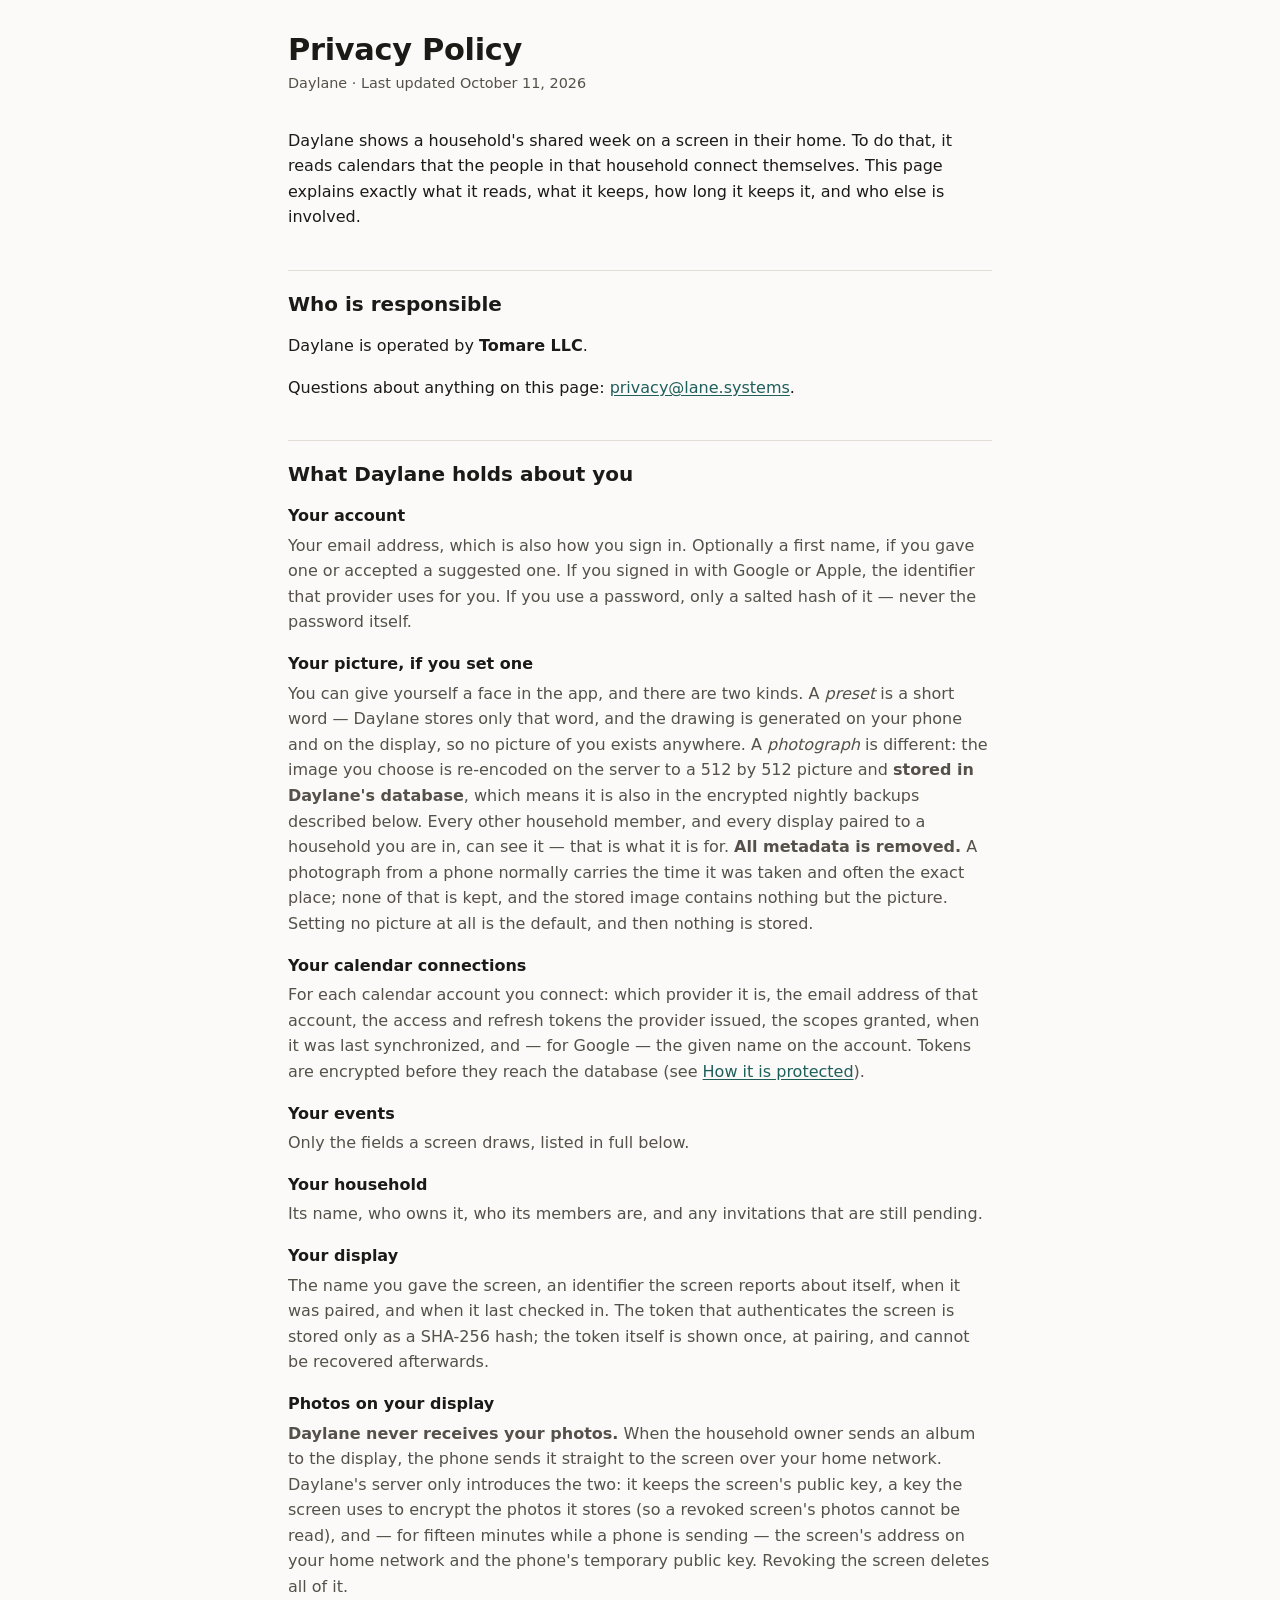
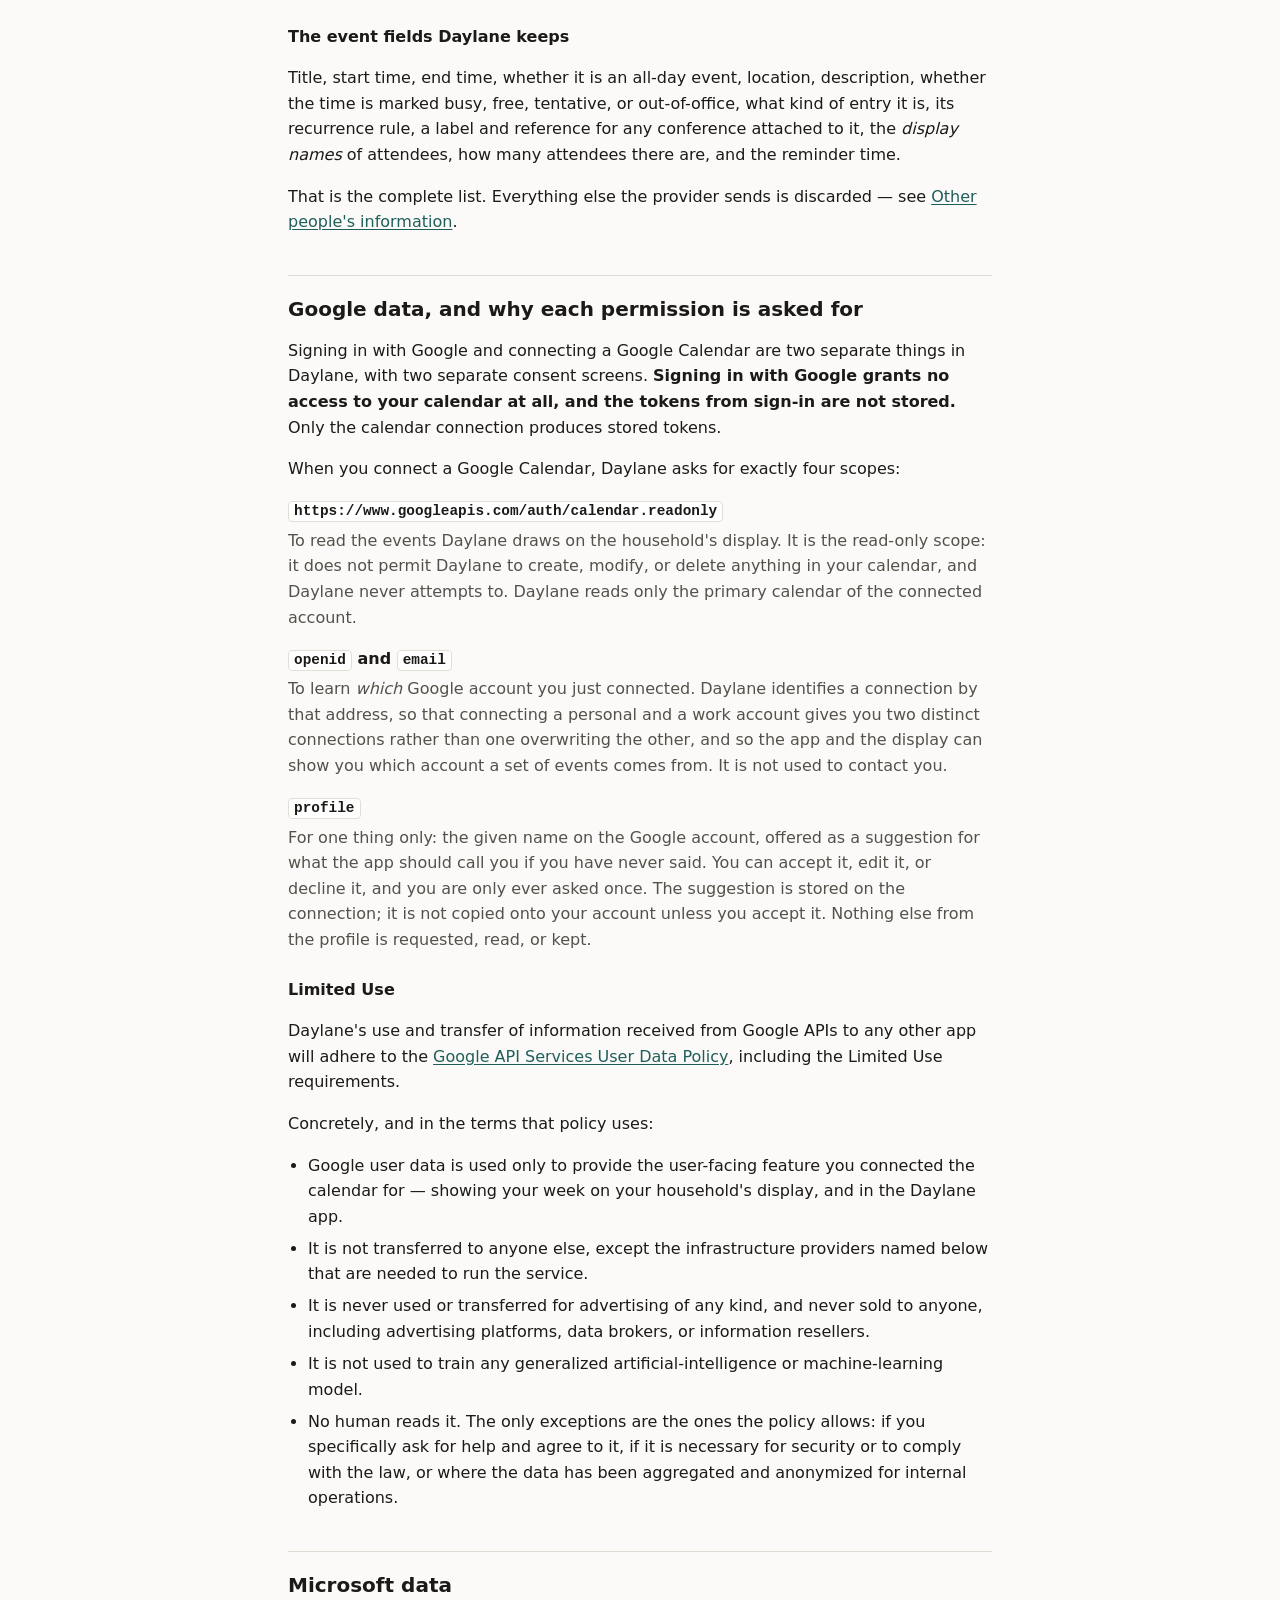
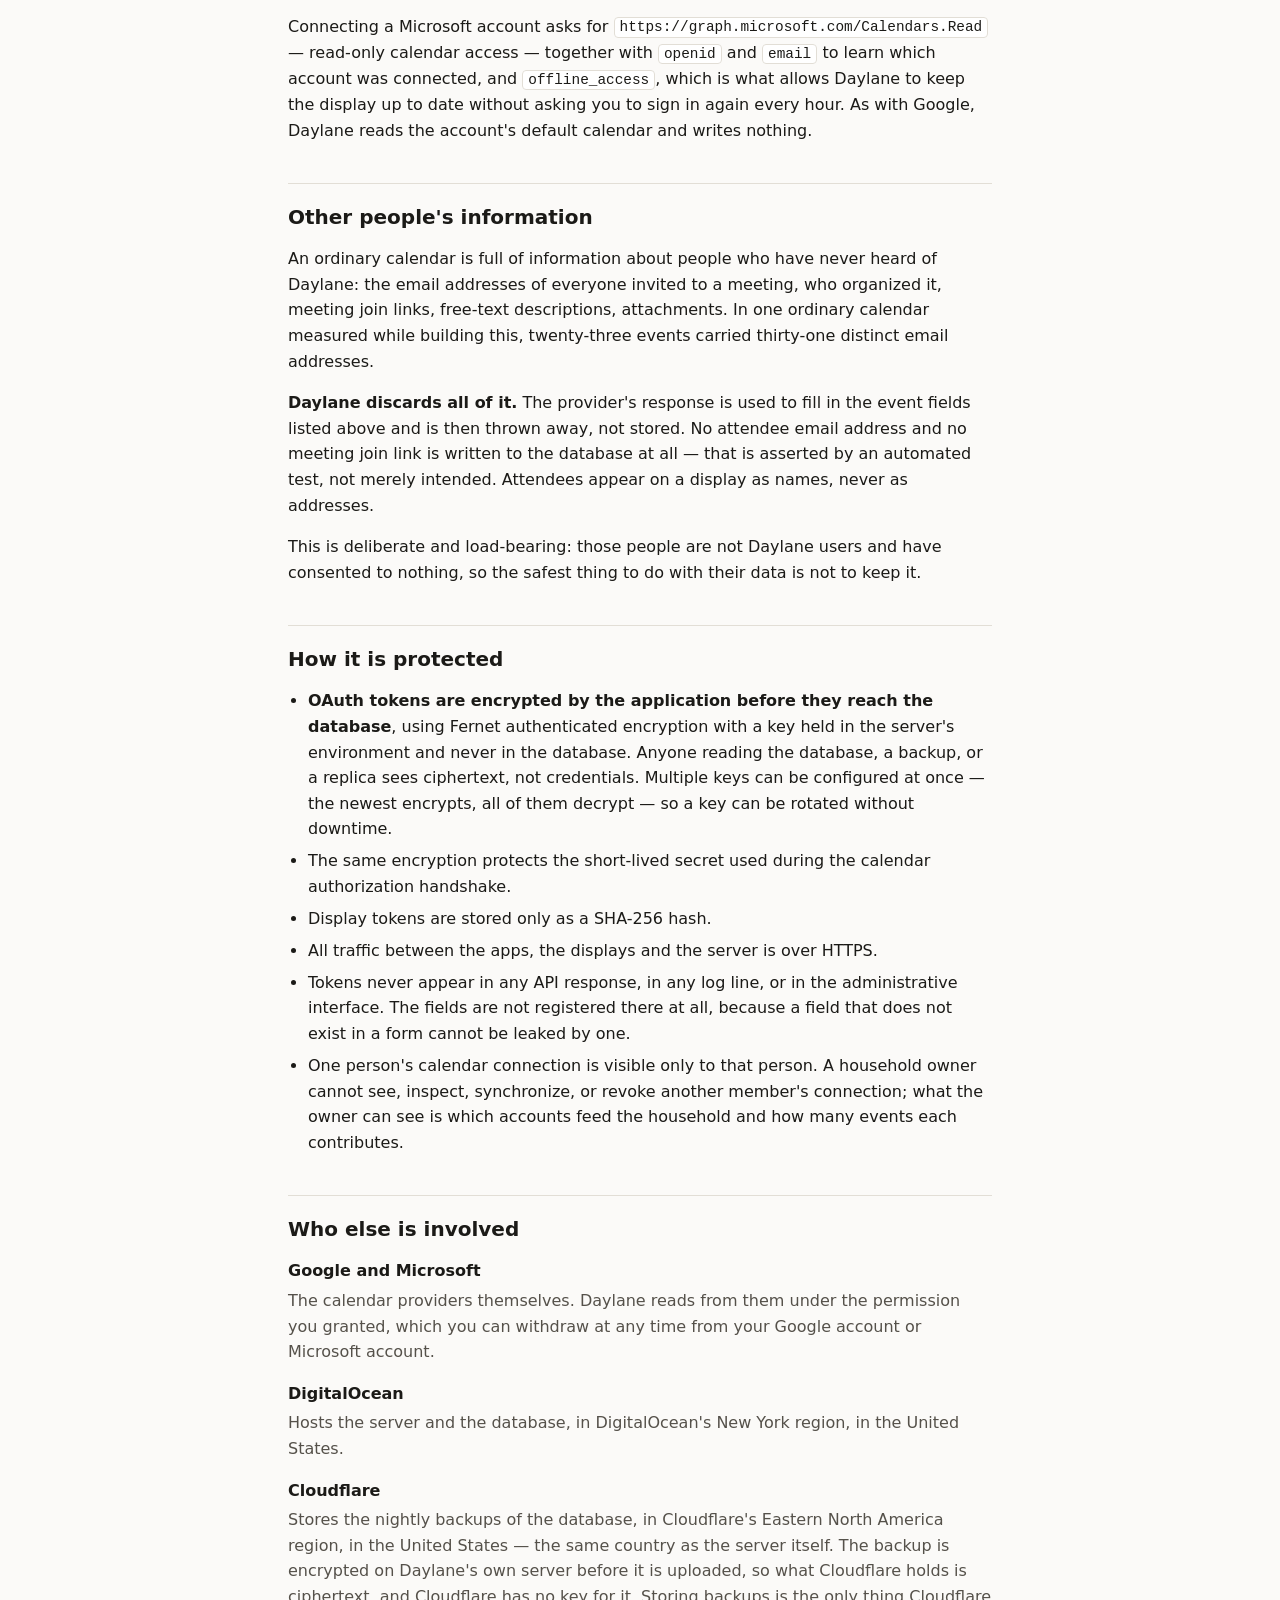
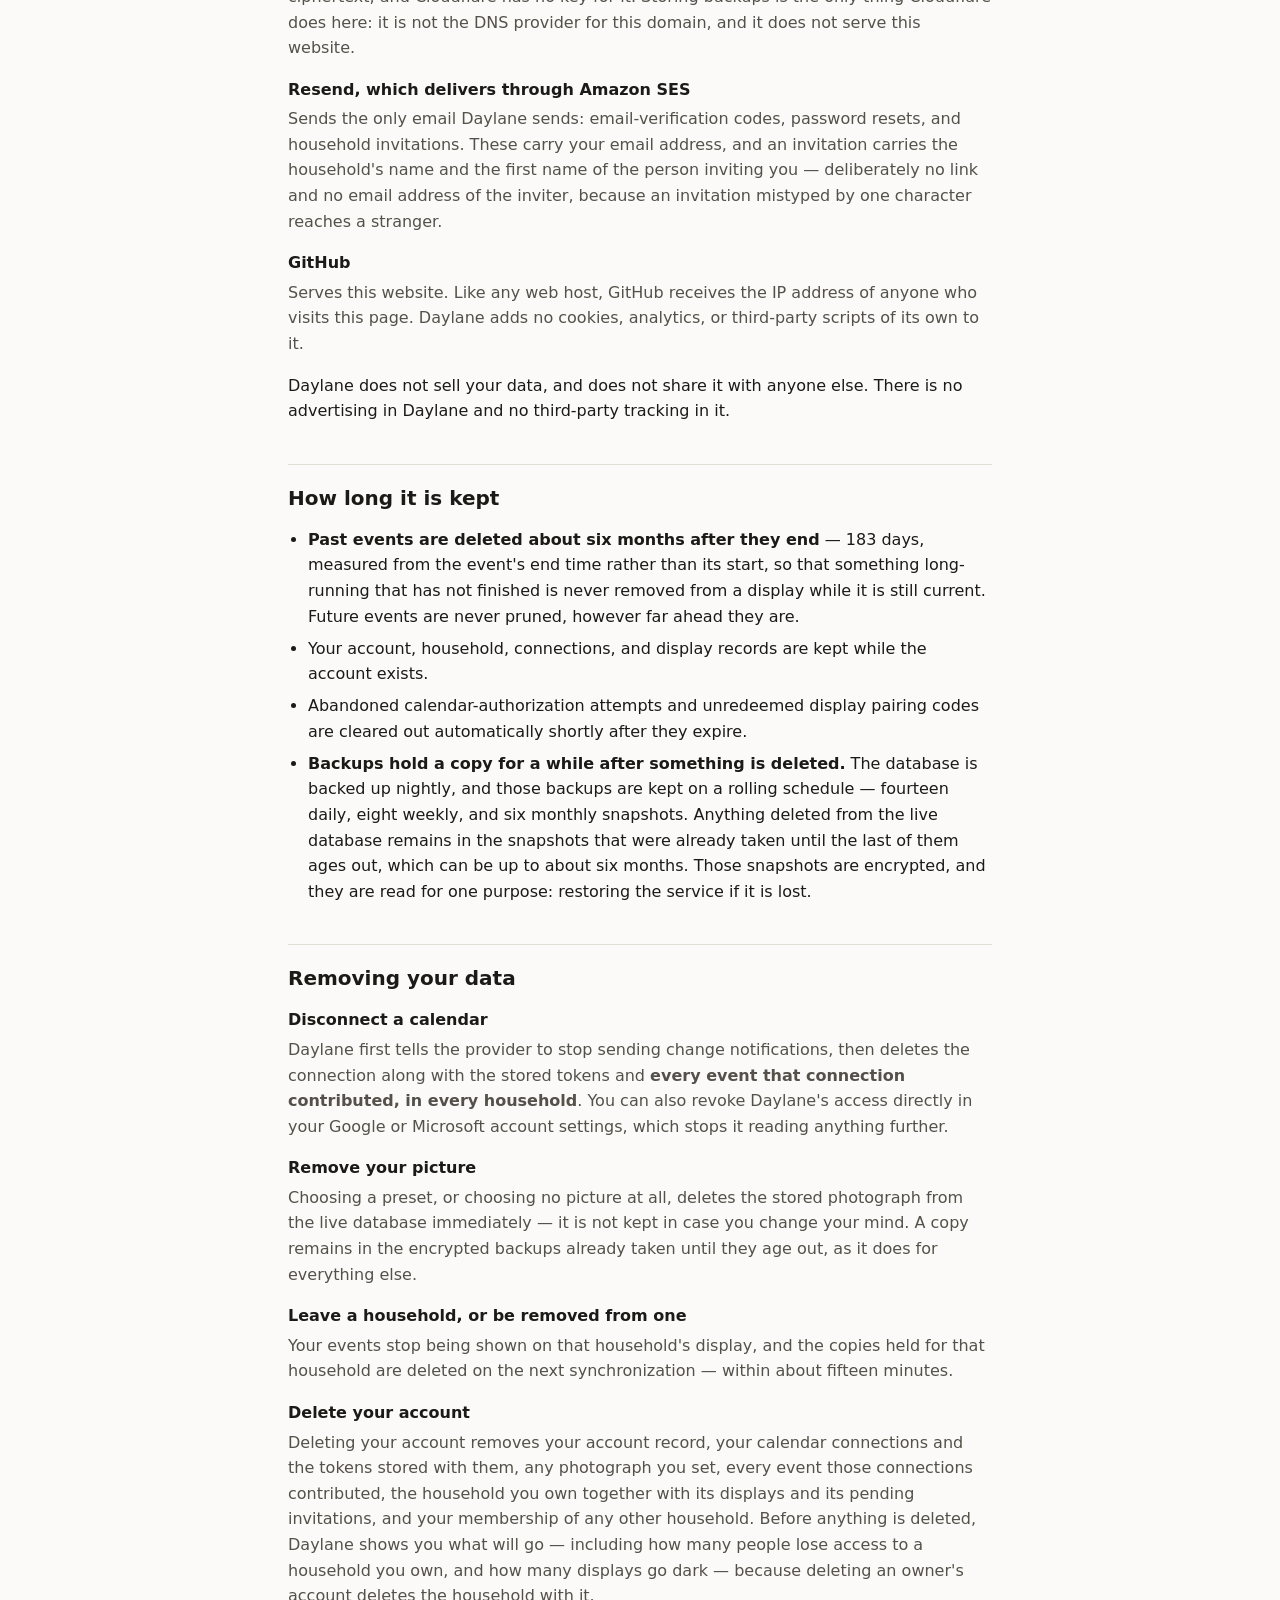
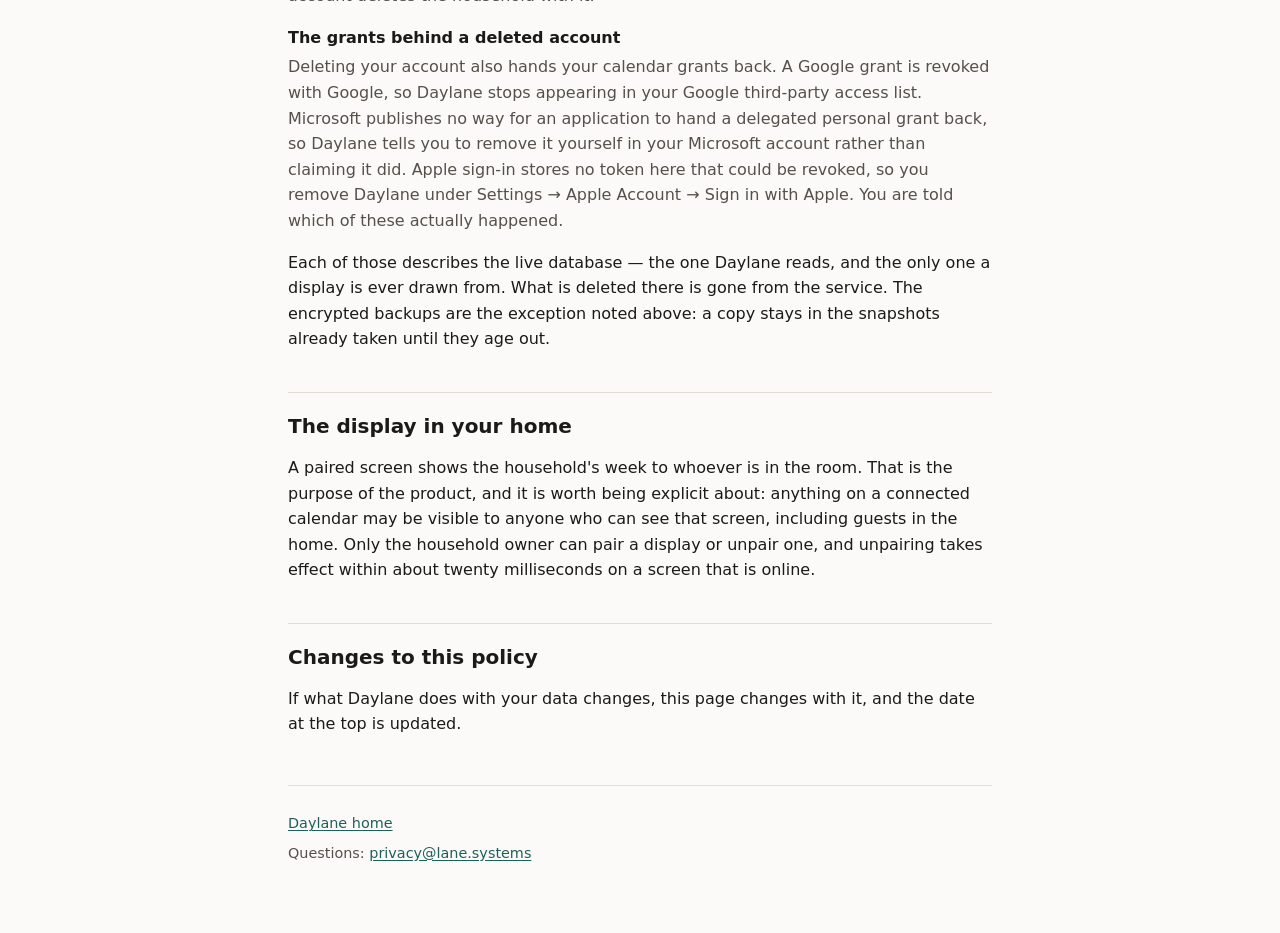
==== privacy/index.html @ 89b7616f "Privacy: photos on your display, and your picture Copied verbatim from the server repository's site/" ====
<!doctype html>
<html lang="en">
<head>
<meta charset="utf-8">
<meta name="viewport" content="width=device-width, initial-scale=1">
<title>Daylane — Privacy Policy</title>
<meta name="description" content="What Daylane collects from your calendar accounts, what it keeps, how long it keeps it, and who else is involved.">
<link rel="stylesheet" href="/style.css">
</head>
<body>
<main>

<h1>Privacy Policy</h1>
<p class="meta">Daylane · Last updated October 11, 2026</p>

<p>Daylane shows a household's shared week on a screen in their home. To do
that, it reads calendars that the people in that household connect themselves.
This page explains exactly what it reads, what it keeps, how long it keeps it,
and who else is involved.</p>

<h2>Who is responsible</h2>

<p>Daylane is operated by <strong>Tomare LLC</strong>.</p>

<p>Questions about anything on this page:
<a href="mailto:privacy@lane.systems">privacy@lane.systems</a>.</p>

<h2>What Daylane holds about you</h2>

<dl>
	<dt>Your account</dt>
	<dd>Your email address, which is also how you sign in. Optionally a first
	name, if you gave one or accepted a suggested one. If you signed in with
	Google or Apple, the identifier that provider uses for you. If you use a
	password, only a salted hash of it — never the password itself.</dd>

	<dt>Your picture, if you set one</dt>
	<dd>You can give yourself a face in the app, and there are two kinds. A
	<em>preset</em> is a short word — Daylane stores only that word, and the
	drawing is generated on your phone and on the display, so no picture of you
	exists anywhere. A <em>photograph</em> is different: the image you choose is
	re-encoded on the server to a 512 by 512 picture and <strong>stored in
	Daylane's database</strong>, which means it is also in the encrypted nightly
	backups described below. Every other household member, and every display
	paired to a household you are in, can see it — that is what it is for.
	<strong>All metadata is removed.</strong> A photograph from a phone normally
	carries the time it was taken and often the exact place; none of that is
	kept, and the stored image contains nothing but the picture. Setting no
	picture at all is the default, and then nothing is stored.</dd>

	<dt>Your calendar connections</dt>
	<dd>For each calendar account you connect: which provider it is, the email
	address of that account, the access and refresh tokens the provider issued,
	the scopes granted, when it was last synchronized, and — for Google — the
	given name on the account. Tokens are encrypted before they reach the
	database (see <a href="#protection">How it is protected</a>).</dd>

	<dt>Your events</dt>
	<dd>Only the fields a screen draws, listed in full below.</dd>

	<dt>Your household</dt>
	<dd>Its name, who owns it, who its members are, and any invitations that are
	still pending.</dd>

	<dt>Your display</dt>
	<dd>The name you gave the screen, an identifier the screen reports about
	itself, when it was paired, and when it last checked in. The token that
	authenticates the screen is stored only as a SHA-256 hash; the token itself
	is shown once, at pairing, and cannot be recovered afterwards.</dd>

	<dt>Photos on your display</dt>
	<dd><strong>Daylane never receives your photos.</strong> When the household
	owner sends an album to the display, the phone sends it straight to the
	screen over your home network. Daylane's server only introduces the two: it
	keeps the screen's public key, a key the screen uses to encrypt the photos
	it stores (so a revoked screen's photos cannot be read), and — for fifteen
	minutes while a phone is sending — the screen's address on your home network
	and the phone's temporary public key. Revoking the screen deletes all of
	it.</dd>
</dl>

<h3>The event fields Daylane keeps</h3>

<p>Title, start time, end time, whether it is an all-day event, location,
description, whether the time is marked busy, free, tentative, or out-of-office,
what kind of entry it is, its recurrence rule, a label and reference for any
conference attached to it, the <em>display names</em> of attendees, how many
attendees there are, and the reminder time.</p>

<p>That is the complete list. Everything else the provider sends is discarded —
see <a href="#other-people">Other people's information</a>.</p>

<h2 id="google">Google data, and why each permission is asked for</h2>

<p>Signing in with Google and connecting a Google Calendar are two separate
things in Daylane, with two separate consent screens. <strong>Signing in with
Google grants no access to your calendar at all, and the tokens from sign-in are
not stored.</strong> Only the calendar connection produces stored tokens.</p>

<p>When you connect a Google Calendar, Daylane asks for exactly four scopes:</p>

<dl>
	<dt><code>https://www.googleapis.com/auth/calendar.readonly</code></dt>
	<dd>To read the events Daylane draws on the household's display. It is the
	read-only scope: it does not permit Daylane to create, modify, or delete
	anything in your calendar, and Daylane never attempts to. Daylane
	reads only the primary calendar of the connected account.</dd>

	<dt><code>openid</code> and <code>email</code></dt>
	<dd>To learn <em>which</em> Google account you just connected. Daylane
	identifies a connection by that address, so that connecting a personal and a
	work account gives you two distinct connections rather than one overwriting
	the other, and so the app and the display can show you which account a set
	of events comes from. It is not used to contact you.</dd>

	<dt><code>profile</code></dt>
	<dd>For one thing only: the given name on the Google account, offered as a
	suggestion for what the app should call you if you have never said. You can
	accept it, edit it, or decline it, and you are only ever asked once. The
	suggestion is stored on the connection; it is not copied onto your account
	unless you accept it. Nothing else from the profile is requested, read, or
	kept.</dd>
</dl>

<h3>Limited Use</h3>

<p>Daylane's use and transfer of information received from Google APIs to any
other app will adhere to the
<a href="https://developers.google.com/terms/api-services-user-data-policy">Google
API Services User Data Policy</a>, including the Limited Use requirements.</p>

<p>Concretely, and in the terms that policy uses:</p>

<ul>
	<li>Google user data is used only to provide the user-facing feature you
	connected the calendar for — showing your week on your household's display,
	and in the Daylane app.</li>
	<li>It is not transferred to anyone else, except the infrastructure
	providers named below that are needed to run the service.</li>
	<li>It is never used or transferred for advertising of any kind, and never
	sold to anyone, including advertising platforms, data brokers, or information
	resellers.</li>
	<li>It is not used to train any generalized artificial-intelligence or
	machine-learning model.</li>
	<li>No human reads it. The only exceptions are the ones the policy allows: if
	you specifically ask for help and agree to it, if it is necessary for
	security or to comply with the law, or where the data has been aggregated and
	anonymized for internal operations.</li>
</ul>

<h2>Microsoft data</h2>

<p>Connecting a Microsoft account asks for
<code>https://graph.microsoft.com/Calendars.Read</code> — read-only calendar
access — together with <code>openid</code> and <code>email</code> to learn which
account was connected, and <code>offline_access</code>, which is what allows
Daylane to keep the display up to date without asking you to sign in again every
hour. As with Google, Daylane reads the account's default calendar and writes
nothing.</p>

<h2 id="other-people">Other people's information</h2>

<p>An ordinary calendar is full of information about people who have never heard
of Daylane: the email addresses of everyone invited to a meeting, who organized
it, meeting join links, free-text descriptions, attachments. In one ordinary
calendar measured while building this, twenty-three events carried thirty-one
distinct email addresses.</p>

<p><strong>Daylane discards all of it.</strong> The provider's response is used
to fill in the event fields listed above and is then thrown away, not stored.
No attendee email address and no meeting join link is written to the database at
all — that is asserted by an automated test, not merely intended. Attendees
appear on a display as names, never as addresses.</p>

<p>This is deliberate and load-bearing: those people are not Daylane users and
have consented to nothing, so the safest thing to do with their data is not to
keep it.</p>

<h2 id="protection">How it is protected</h2>

<ul>
	<li><strong>OAuth tokens are encrypted by the application before they reach
	the database</strong>, using Fernet authenticated encryption with a key held
	in the server's environment and never in the database. Anyone reading the
	database, a backup, or a replica sees ciphertext, not credentials. Multiple
	keys can be configured at once — the newest encrypts, all of them decrypt —
	so a key can be rotated without downtime.</li>
	<li>The same encryption protects the short-lived secret used during the
	calendar authorization handshake.</li>
	<li>Display tokens are stored only as a SHA-256 hash.</li>
	<li>All traffic between the apps, the displays and the server is over
	HTTPS.</li>
	<li>Tokens never appear in any API response, in any log line, or in the
	administrative interface. The fields are not registered there at all, because
	a field that does not exist in a form cannot be leaked by one.</li>
	<li>One person's calendar connection is visible only to that person. A
	household owner cannot see, inspect, synchronize, or revoke another member's
	connection; what the owner can see is which accounts feed the household and
	how many events each contributes.</li>
</ul>

<h2>Who else is involved</h2>

<dl>
	<dt>Google and Microsoft</dt>
	<dd>The calendar providers themselves. Daylane reads from them under the
	permission you granted, which you can withdraw at any time from your Google
	account or Microsoft account.</dd>

	<dt>DigitalOcean</dt>
	<dd>Hosts the server and the database, in DigitalOcean's New York region, in
	the United States.</dd>

	<dt>Cloudflare</dt>
	<dd>Stores the nightly backups of the database, in Cloudflare's Eastern North
	America region, in the United States — the same country as the server itself.
	The backup is encrypted on Daylane's own server before it is uploaded, so what
	Cloudflare holds is ciphertext, and Cloudflare has no key for it. Storing
	backups is the only thing Cloudflare does here: it is not the DNS provider for
	this domain, and it does not serve this website.</dd>

	<dt>Resend, which delivers through Amazon SES</dt>
	<dd>Sends the only email Daylane sends: email-verification codes, password
	resets, and household invitations. These carry your email address, and an
	invitation carries the household's name and the first name of the person
	inviting you — deliberately no link and no email address of the inviter,
	because an invitation mistyped by one character reaches a stranger.</dd>

	<dt>GitHub</dt>
	<dd>Serves this website. Like any web host, GitHub receives the IP address of
	anyone who visits this page. Daylane adds no cookies, analytics, or
	third-party scripts of its own to it.</dd>
</dl>

<p>Daylane does not sell your data, and does not share it with anyone else.
There is no advertising in Daylane and no third-party tracking in it.</p>

<h2>How long it is kept</h2>

<ul>
	<li><strong>Past events are deleted about six months after they end</strong>
	— 183 days, measured from the event's end time rather than its start, so that
	something long-running that has not finished is never removed from a display
	while it is still current. Future events are never pruned, however far ahead
	they are.</li>
	<li>Your account, household, connections, and display records are kept while
	the account exists.</li>
	<li>Abandoned calendar-authorization attempts and unredeemed display pairing
	codes are cleared out automatically shortly after they expire.</li>
	<li><strong>Backups hold a copy for a while after something is
	deleted.</strong> The database is backed up nightly, and those backups are
	kept on a rolling schedule — fourteen daily, eight weekly, and six monthly
	snapshots. Anything deleted from the live database remains in the snapshots
	that were already taken until the last of them ages out, which can be up to
	about six months. Those snapshots are encrypted, and they are read for one
	purpose: restoring the service if it is lost.</li>
</ul>

<h2>Removing your data</h2>

<dl>
	<dt>Disconnect a calendar</dt>
	<dd>Daylane first tells the provider to stop sending change notifications,
	then deletes the connection along with the stored tokens and
	<strong>every event that connection contributed, in every household</strong>.
	You can also revoke Daylane's access directly in your Google or Microsoft
	account settings, which stops it reading anything further.</dd>

	<dt>Remove your picture</dt>
	<dd>Choosing a preset, or choosing no picture at all, deletes the stored
	photograph from the live database immediately — it is not kept in case you
	change your mind. A copy remains in the encrypted backups already taken
	until they age out, as it does for everything else.</dd>

	<dt>Leave a household, or be removed from one</dt>
	<dd>Your events stop being shown on that household's display, and the copies
	held for that household are deleted on the next synchronization — within
	about fifteen minutes.</dd>

	<dt>Delete your account</dt>
	<dd>Deleting your account removes your account record, your calendar
	connections and the tokens stored with them, any photograph you set, every
	event those connections
	contributed, the household you own together with its displays and its pending
	invitations, and your membership of any other household. Before anything is
	deleted, Daylane shows you what will go — including how many people lose
	access to a household you own, and how many displays go dark — because
	deleting an owner's account deletes the household with it.</dd>

	<dt>The grants behind a deleted account</dt>
	<dd>Deleting your account also hands your calendar grants back. A Google grant
	is revoked with Google, so Daylane stops appearing in your Google third-party
	access list. Microsoft publishes no way for an application to hand a delegated
	personal grant back, so Daylane tells you to remove it yourself in your
	Microsoft account rather than claiming it did. Apple sign-in stores no token
	here that could be revoked, so you remove Daylane under Settings → Apple
	Account → Sign in with Apple. You are told which of these actually
	happened.</dd>
</dl>

<p>Each of those describes the live database — the one Daylane reads, and the
only one a display is ever drawn from. What is deleted there is gone from the
service. The encrypted backups are the exception noted above: a copy stays in
the snapshots already taken until they age out.</p>

<h2>The display in your home</h2>

<p>A paired screen shows the household's week to whoever is in the room. That is
the purpose of the product, and it is worth being explicit about: anything on a
connected calendar may be visible to anyone who can see that screen, including
guests in the home. Only the household owner can pair a display or unpair one,
and unpairing takes effect within about twenty milliseconds on a screen that is
online.</p>

<h2>Changes to this policy</h2>

<p>If what Daylane does with your data changes, this page changes with it, and
the date at the top is updated.</p>

<footer>
	<p><a href="/">Daylane home</a></p>
	<p>Questions: <a href="mailto:privacy@lane.systems">privacy@lane.systems</a></p>
</footer>

</main>
</body>
</html>
---- style.css ----
/* One stylesheet, referenced root-relative as /style.css so it resolves the
   same from `/` and from `/privacy/`. A relative path would need to differ
   between the two, which is exactly the kind of thing that breaks when the
   directory is copied to another repository verbatim.

   No webfont, no script, no third-party request of any kind. A privacy policy
   that loads a font from someone else's server is making a claim its own page
   contradicts. */

:root {
	color-scheme: light dark;

	--bg: #fbfaf8;
	--surface: #ffffff;
	--text: #1b1a17;
	--muted: #55514a;
	--rule: #e2ded6;
	--accent: #1f5f5b;
	--note-bg: #fdf6e3;
	--note-rule: #d9c79a;
	--note-text: #4a3c18;
}

@media (prefers-color-scheme: dark) {
	:root {
		--bg: #15171a;
		--surface: #1c1f23;
		--text: #e8e6e1;
		--muted: #a8a49c;
		--rule: #32363c;
		--accent: #7fc9c2;
		--note-bg: #24201a;
		--note-rule: #5d4f33;
		--note-text: #e5d7b4;
	}
}

* {
	box-sizing: border-box;
}

body {
	margin: 0;
	padding: 2rem 1rem 4rem;
	background: var(--bg);
	color: var(--text);
	font: 16px/1.6 system-ui, -apple-system, "Segoe UI", Roboto, "Helvetica Neue", Arial, sans-serif;
	-webkit-text-size-adjust: 100%;
}

main {
	max-width: 44rem;
	margin: 0 auto;
}

h1 {
	font-size: 1.9rem;
	line-height: 1.2;
	margin: 0 0 0.25rem;
	letter-spacing: -0.01em;
}

h2 {
	font-size: 1.25rem;
	line-height: 1.3;
	margin: 2.5rem 0 0.75rem;
	padding-top: 1.25rem;
	border-top: 1px solid var(--rule);
}

h3 {
	font-size: 1rem;
	margin: 1.5rem 0 0.5rem;
}

p,
li {
	color: var(--text);
}

.lede {
	font-size: 1.15rem;
	color: var(--muted);
	margin: 0 0 2rem;
}

a {
	color: var(--accent);
	text-underline-offset: 2px;
}

a:hover {
	text-decoration-thickness: 2px;
}

ul,
ol {
	padding-left: 1.25rem;
}

li {
	margin: 0.4rem 0;
}

dt {
	font-weight: 600;
	margin-top: 1rem;
}

dd {
	margin: 0.25rem 0 0;
	color: var(--muted);
}

code {
	font-family: ui-monospace, SFMono-Regular, Menlo, Consolas, monospace;
	font-size: 0.9em;
	background: var(--surface);
	border: 1px solid var(--rule);
	border-radius: 4px;
	padding: 0.1em 0.35em;
	/* Scope strings are long and unbreakable; without this they widen the page
	   past a 400px viewport and the whole document scrolls sideways. */
	overflow-wrap: anywhere;
}

.note {
	background: var(--note-bg);
	border: 1px solid var(--note-rule);
	border-left-width: 4px;
	border-radius: 4px;
	padding: 0.9rem 1rem;
	margin: 1.5rem 0;
	color: var(--note-text);
}

.note p {
	color: inherit;
	margin: 0.5rem 0 0;
}

.note p:first-child {
	margin-top: 0;
}

.note strong {
	color: inherit;
}

footer {
	margin-top: 3rem;
	padding-top: 1.25rem;
	border-top: 1px solid var(--rule);
	color: var(--muted);
	font-size: 0.9rem;
}

footer p {
	color: inherit;
	margin: 0.4rem 0;
}

.meta {
	color: var(--muted);
	font-size: 0.9rem;
	margin: 0 0 2rem;
}

.steps {
	padding-left: 1.25rem;
}

.steps li {
	margin: 0.9rem 0;
}
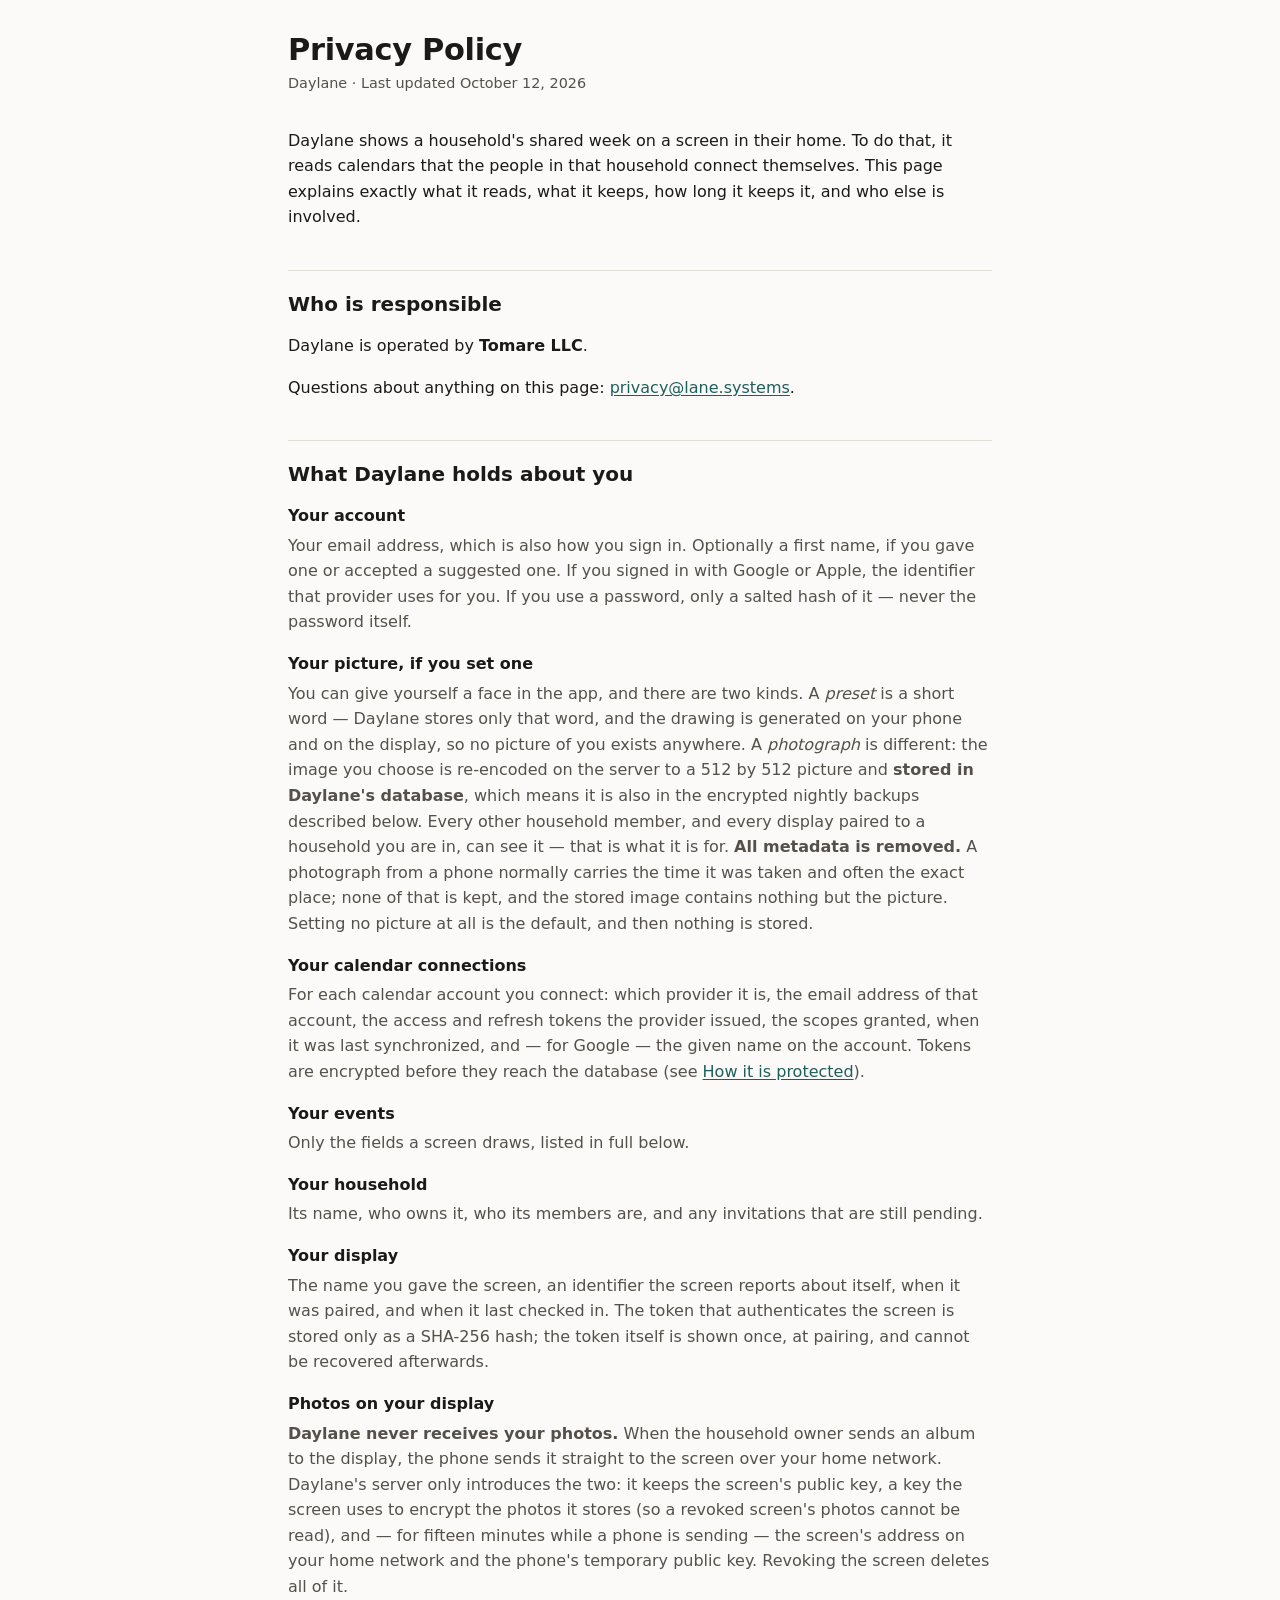
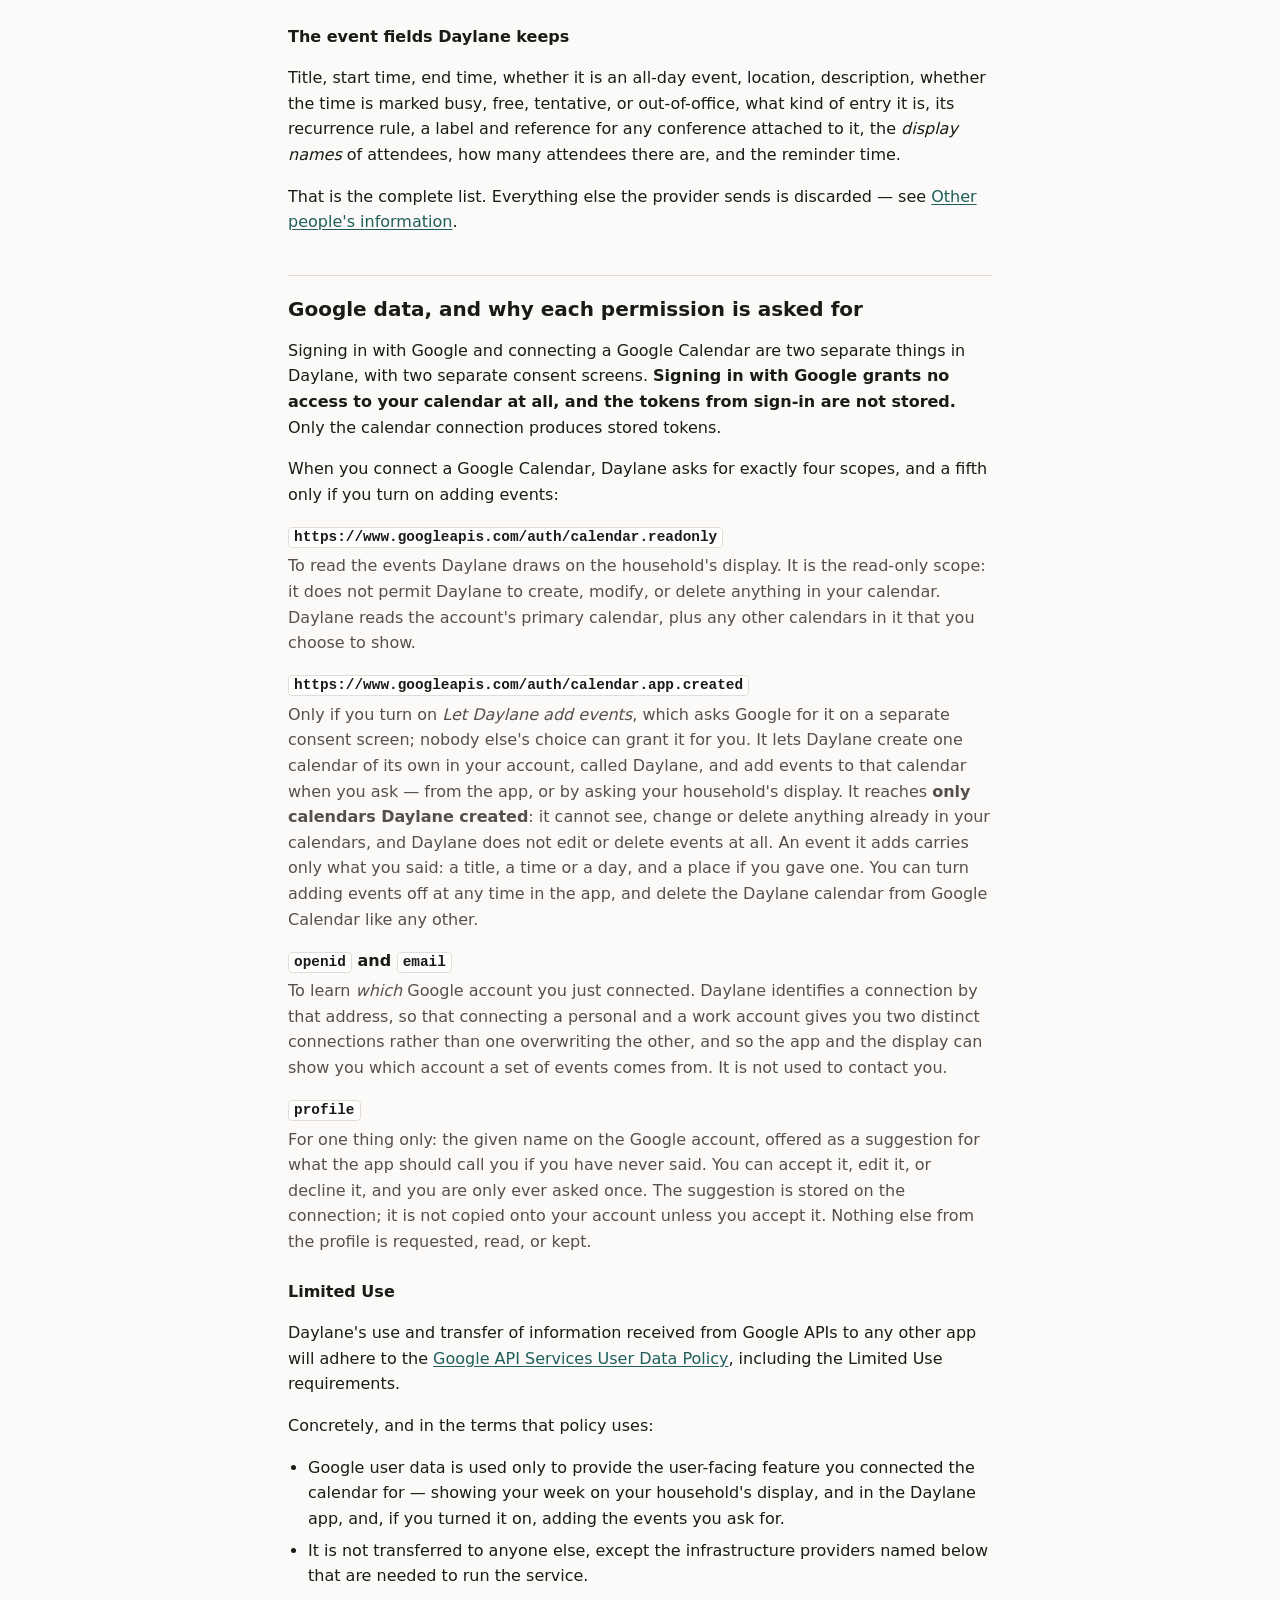
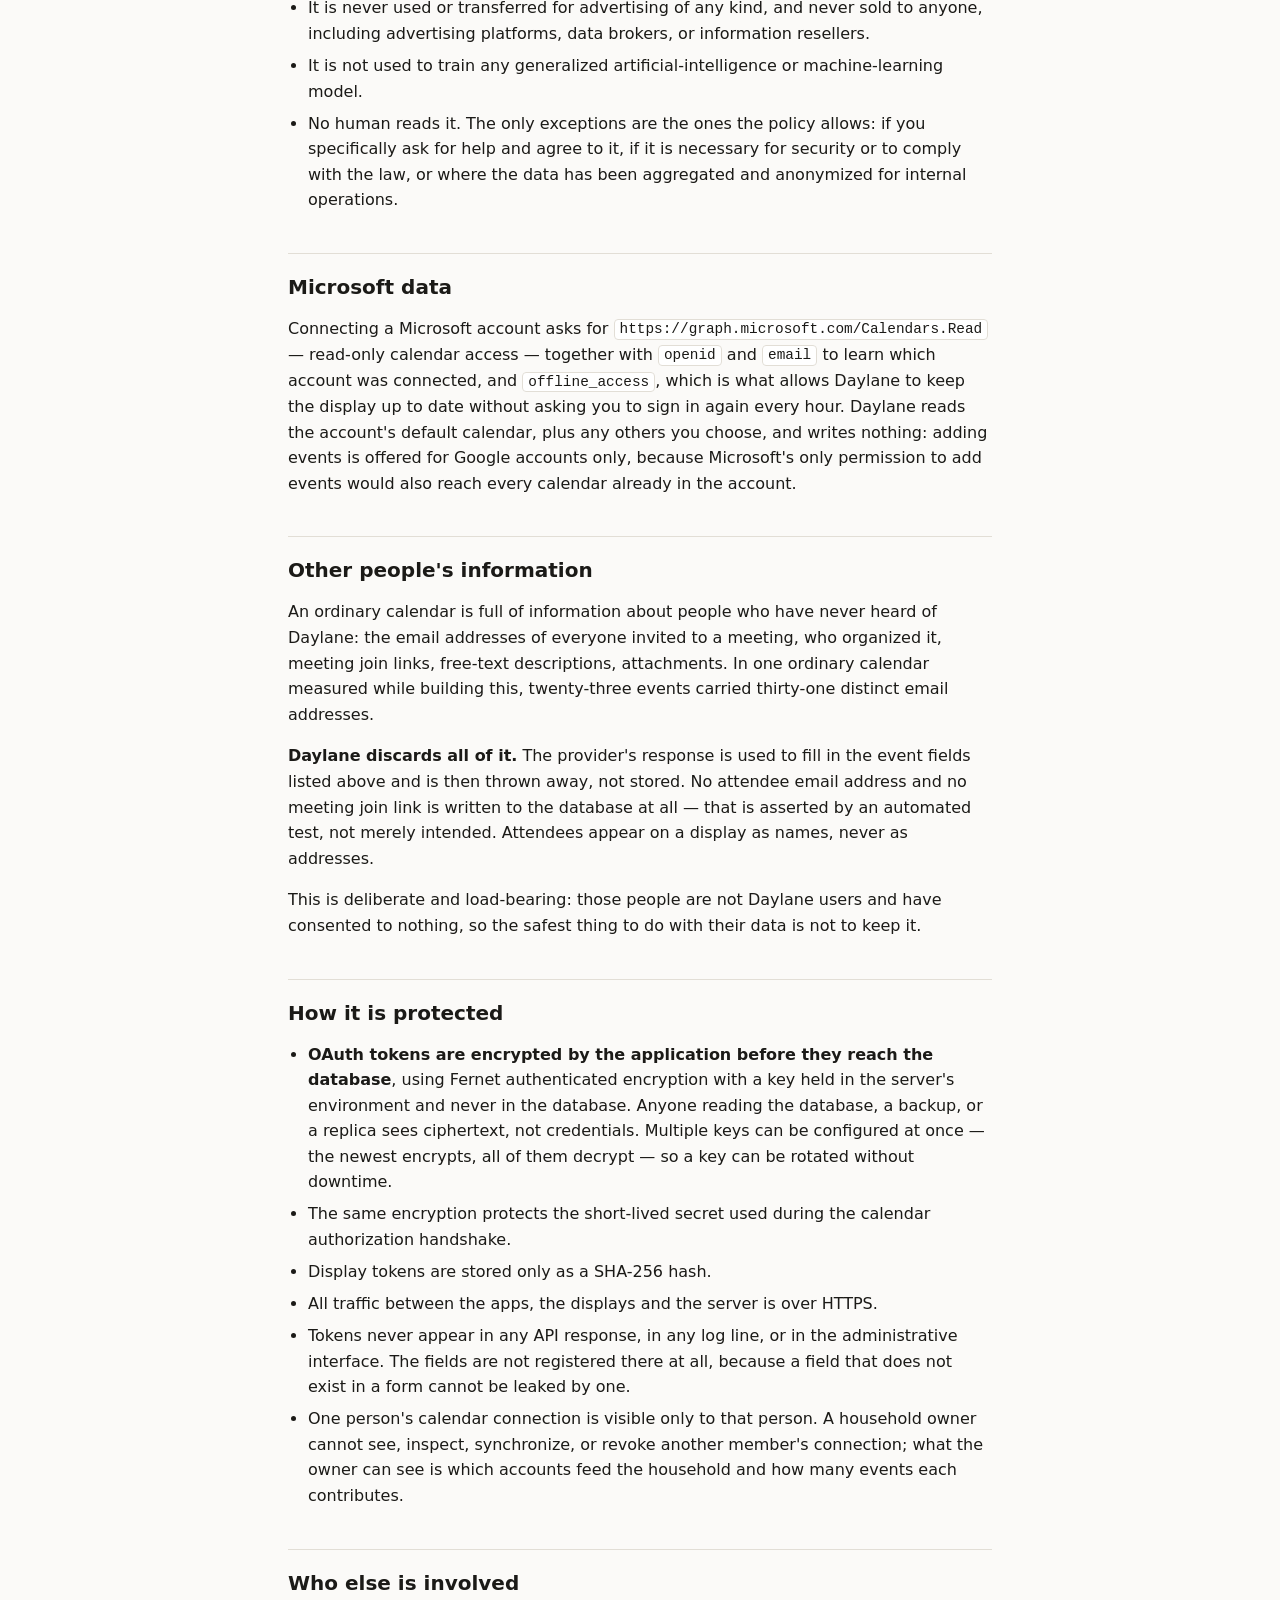
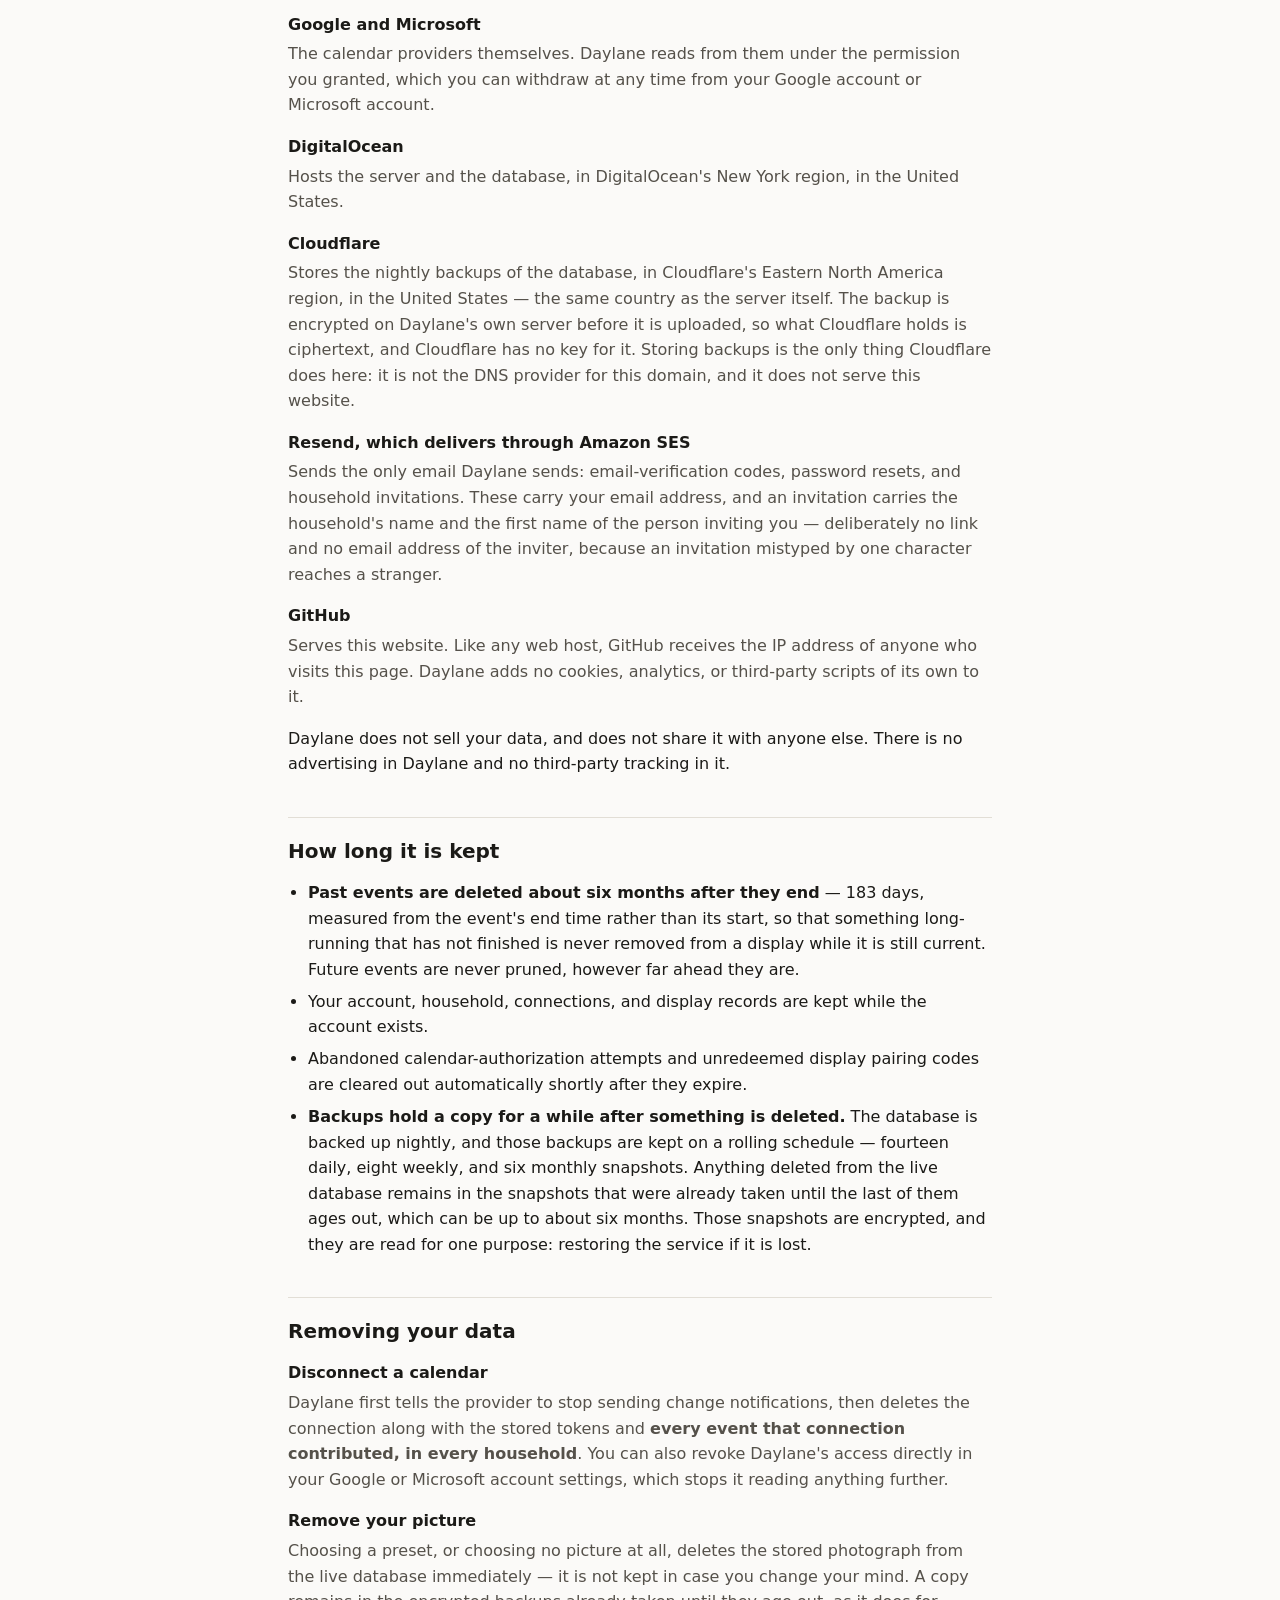
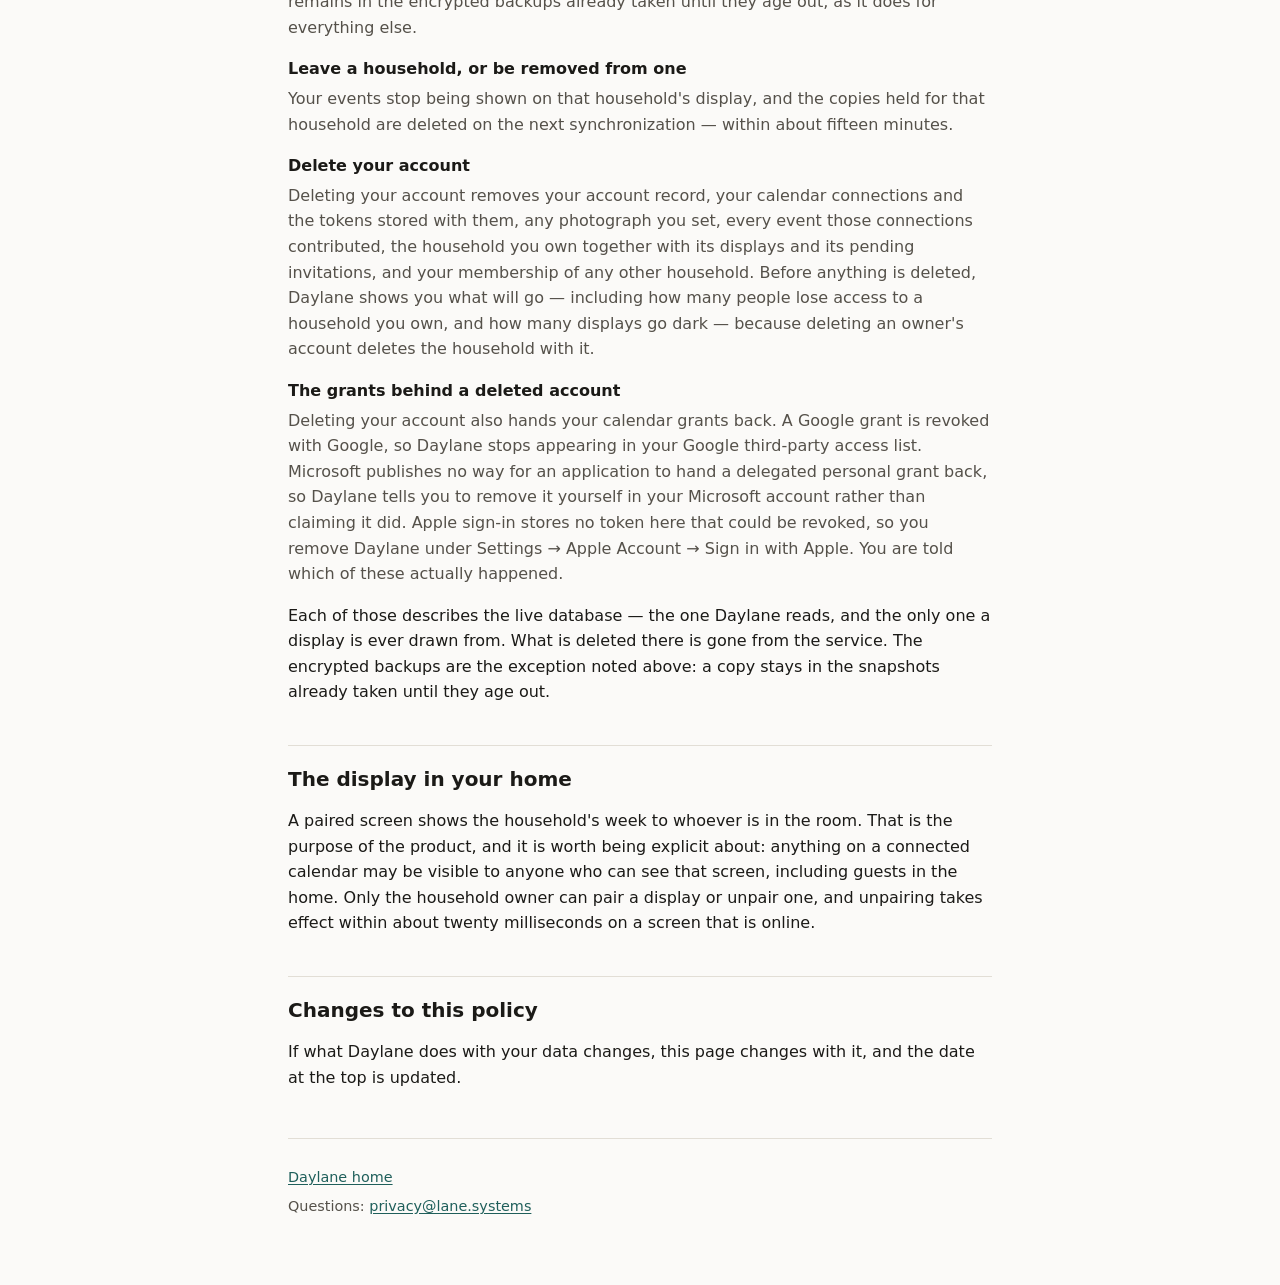
==== commit a1310331: "Privacy: letting Daylane add events to a calendar of its own" ====
--- a/privacy/index.html
+++ b/privacy/index.html
@@ -11,7 +11,7 @@
 <main>
 
 <h1>Privacy Policy</h1>
-<p class="meta">Daylane · Last updated October 11, 2026</p>
+<p class="meta">Daylane · Last updated October 12, 2026</p>
 
 <p>Daylane shows a household's shared week on a screen in their home. To do
 that, it reads calendars that the people in that household connect themselves.
@@ -97,14 +97,27 @@
 Google grants no access to your calendar at all, and the tokens from sign-in are
 not stored.</strong> Only the calendar connection produces stored tokens.</p>
 
-<p>When you connect a Google Calendar, Daylane asks for exactly four scopes:</p>
+<p>When you connect a Google Calendar, Daylane asks for exactly four scopes,
+and a fifth only if you turn on adding events:</p>
 
 <dl>
 	<dt><code>https://www.googleapis.com/auth/calendar.readonly</code></dt>
 	<dd>To read the events Daylane draws on the household's display. It is the
 	read-only scope: it does not permit Daylane to create, modify, or delete
-	anything in your calendar, and Daylane never attempts to. Daylane
-	reads only the primary calendar of the connected account.</dd>
+	anything in your calendar. Daylane reads the account's primary calendar,
+	plus any other calendars in it that you choose to show.</dd>
+
+	<dt><code>https://www.googleapis.com/auth/calendar.app.created</code></dt>
+	<dd>Only if you turn on <em>Let Daylane add events</em>, which asks Google
+	for it on a separate consent screen; nobody else's choice can grant it for
+	you. It lets Daylane create one calendar of its own in your account, called
+	Daylane, and add events to that calendar when you ask — from the app, or by
+	asking your household's display. It reaches <strong>only calendars Daylane
+	created</strong>: it cannot see, change or delete anything already in your
+	calendars, and Daylane does not edit or delete events at all. An event it
+	adds carries only what you said: a title, a time or a day, and a place if
+	you gave one. You can turn adding events off at any time in the app, and
+	delete the Daylane calendar from Google Calendar like any other.</dd>
 
 	<dt><code>openid</code> and <code>email</code></dt>
 	<dd>To learn <em>which</em> Google account you just connected. Daylane
@@ -134,7 +147,8 @@
 <ul>
 	<li>Google user data is used only to provide the user-facing feature you
 	connected the calendar for — showing your week on your household's display,
-	and in the Daylane app.</li>
+	and in the Daylane app, and, if you turned it on, adding the events you ask
+	for.</li>
 	<li>It is not transferred to anyone else, except the infrastructure
 	providers named below that are needed to run the service.</li>
 	<li>It is never used or transferred for advertising of any kind, and never
@@ -155,8 +169,10 @@
 access — together with <code>openid</code> and <code>email</code> to learn which
 account was connected, and <code>offline_access</code>, which is what allows
 Daylane to keep the display up to date without asking you to sign in again every
-hour. As with Google, Daylane reads the account's default calendar and writes
-nothing.</p>
+hour. Daylane reads the account's default calendar, plus any others you choose,
+and writes nothing: adding events is offered for Google accounts only, because
+Microsoft's only permission to add events would also reach every calendar
+already in the account.</p>
 
 <h2 id="other-people">Other people's information</h2>
 
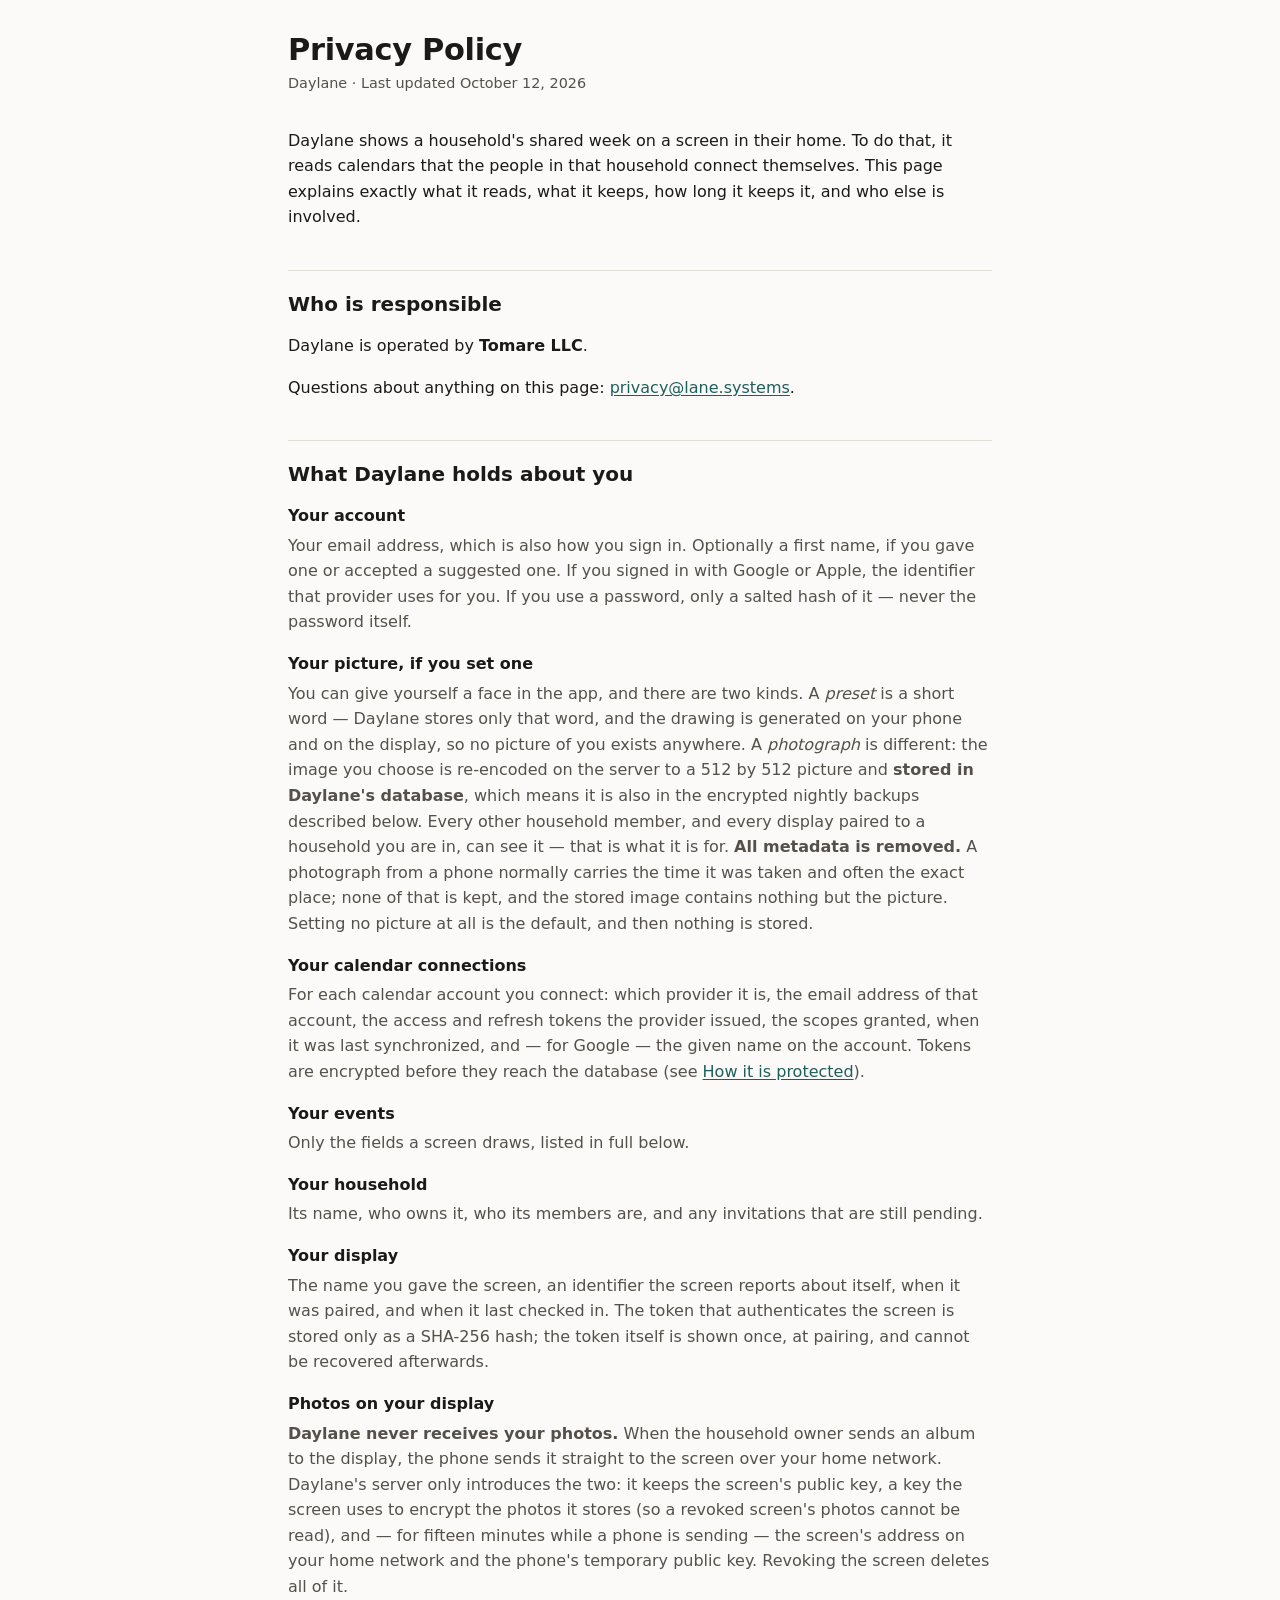
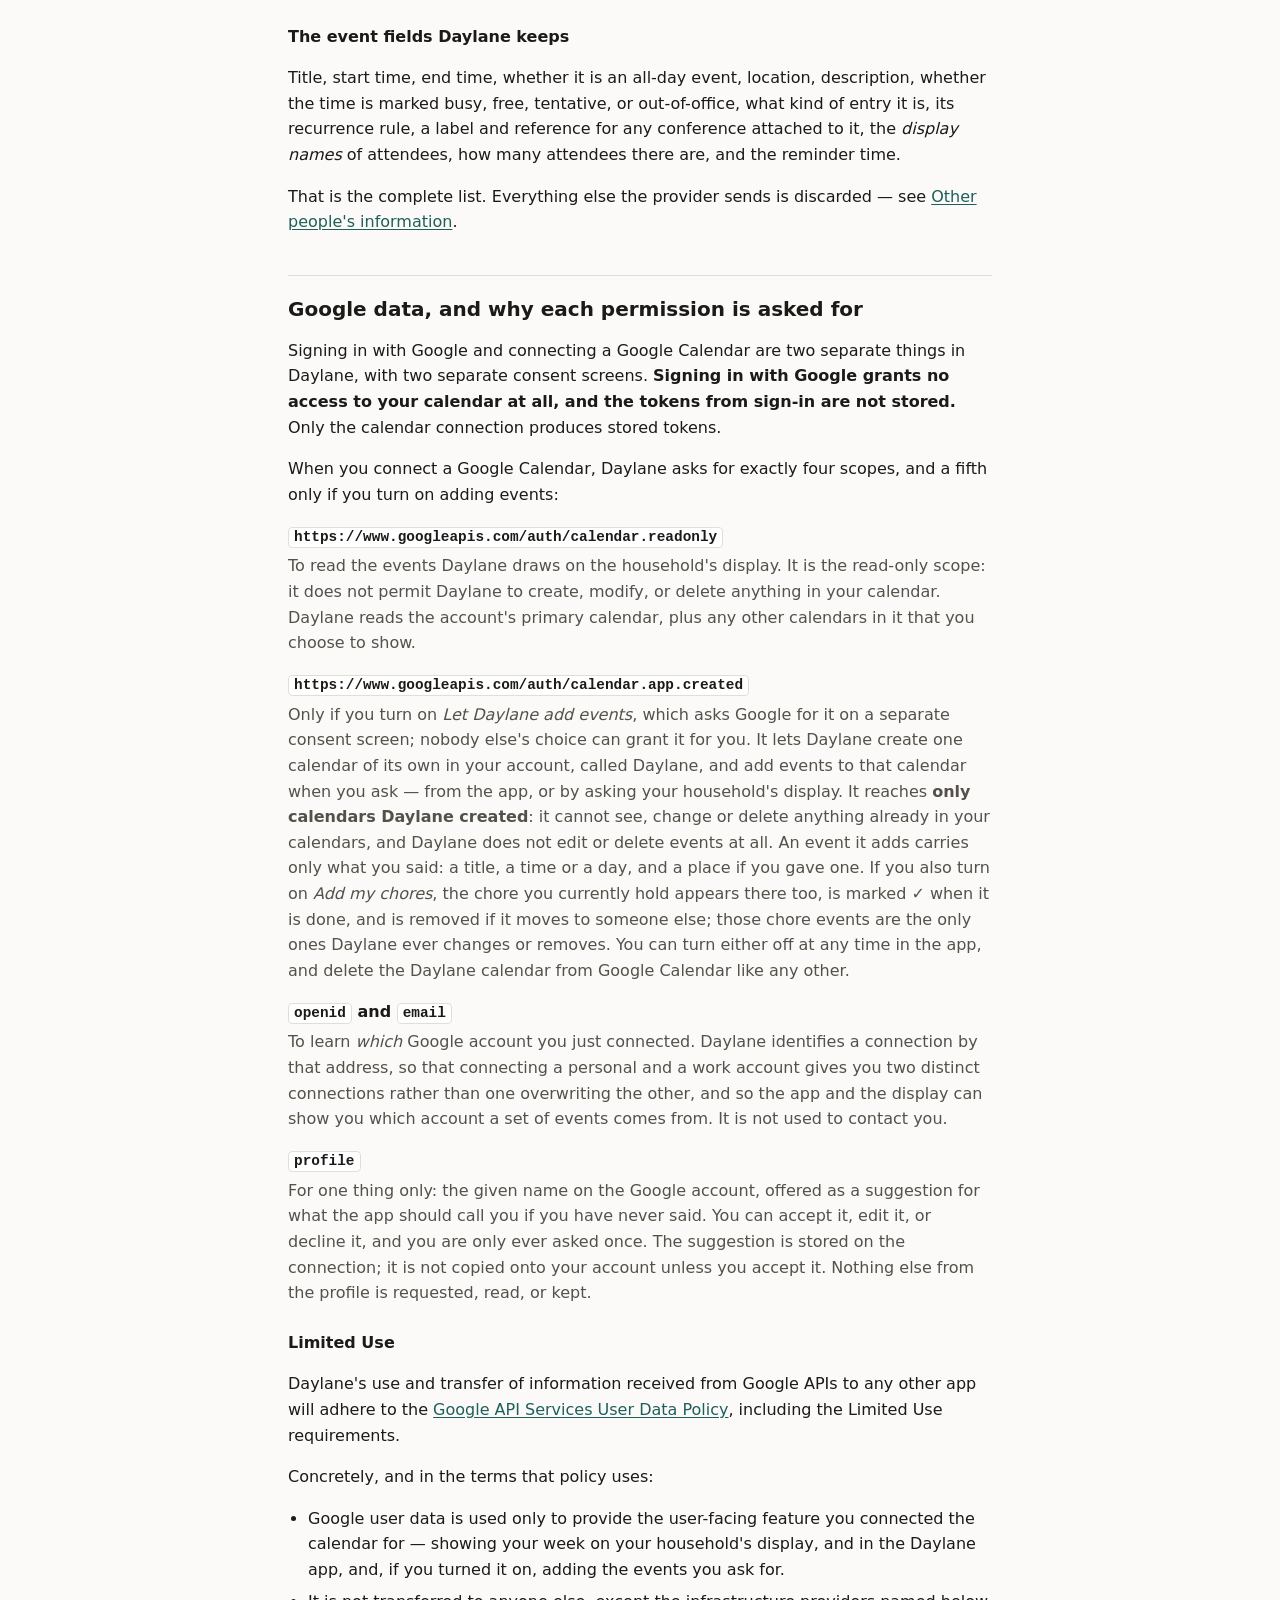
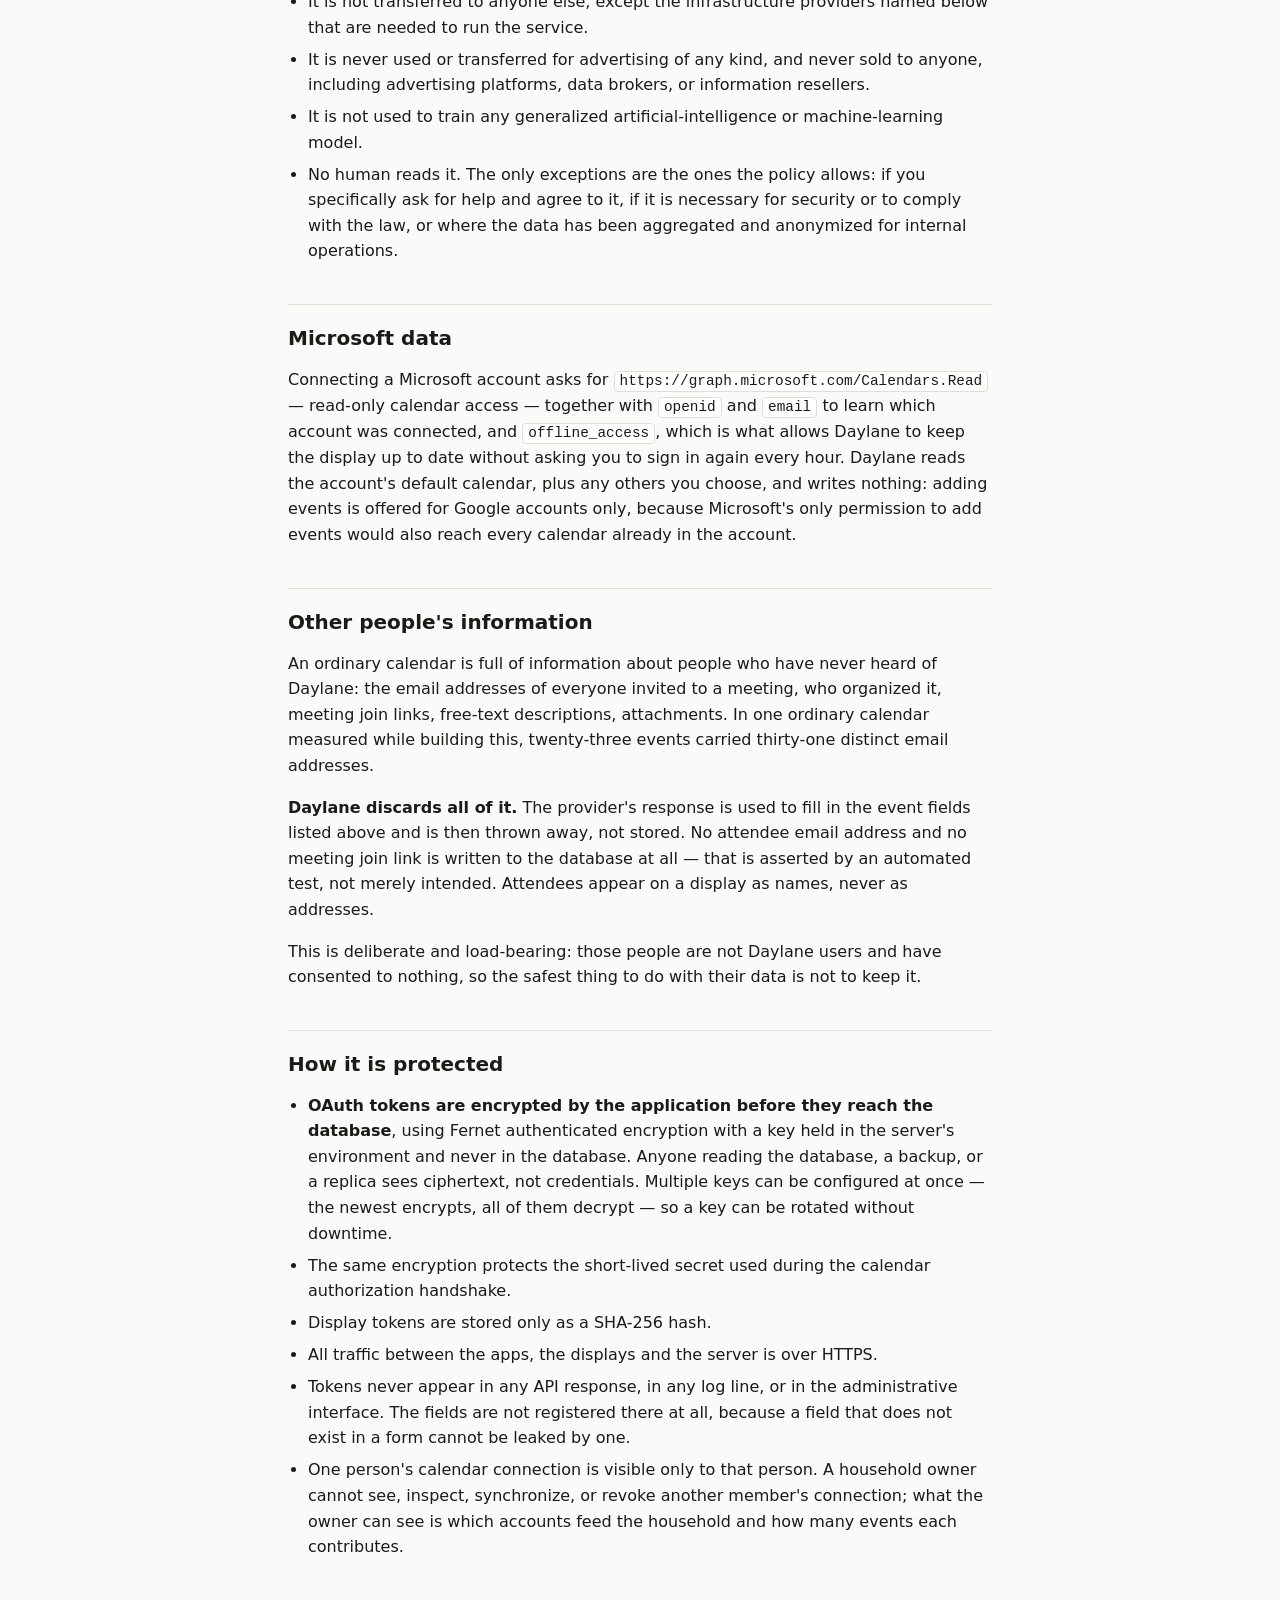
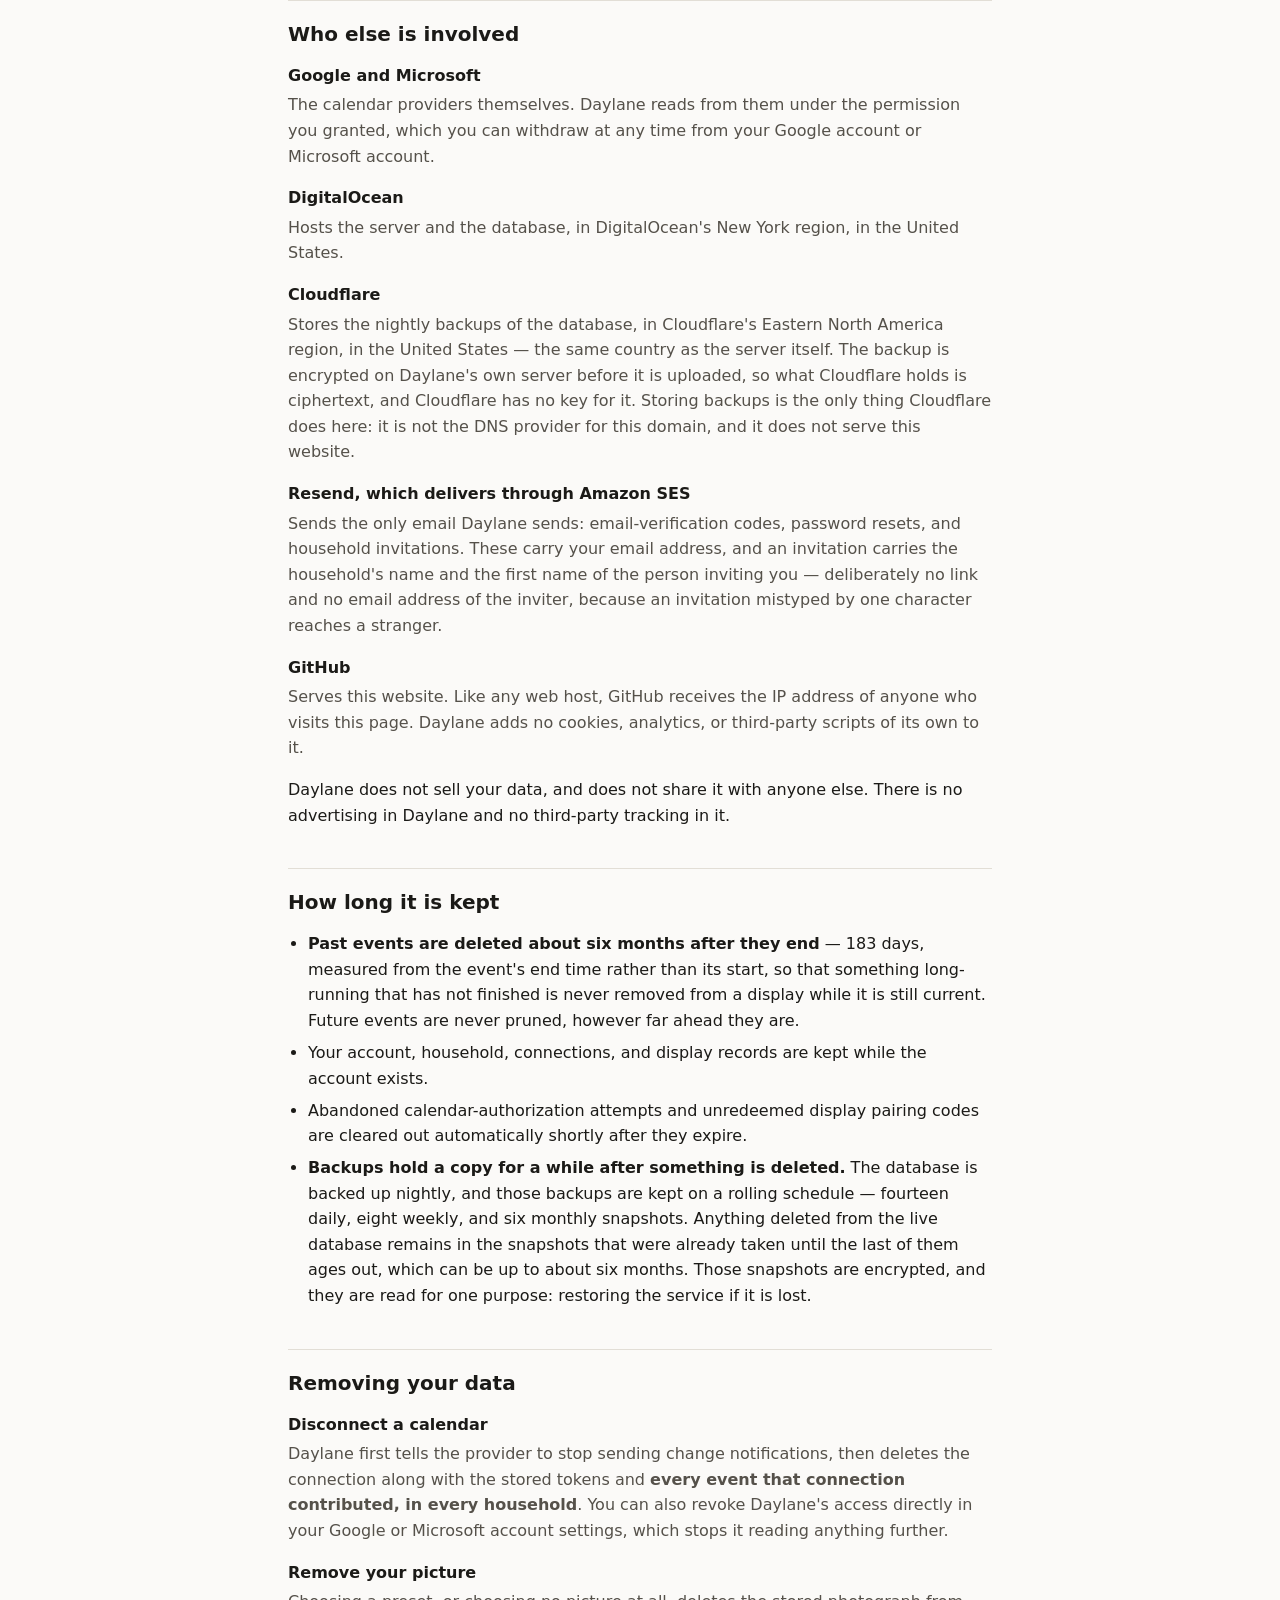
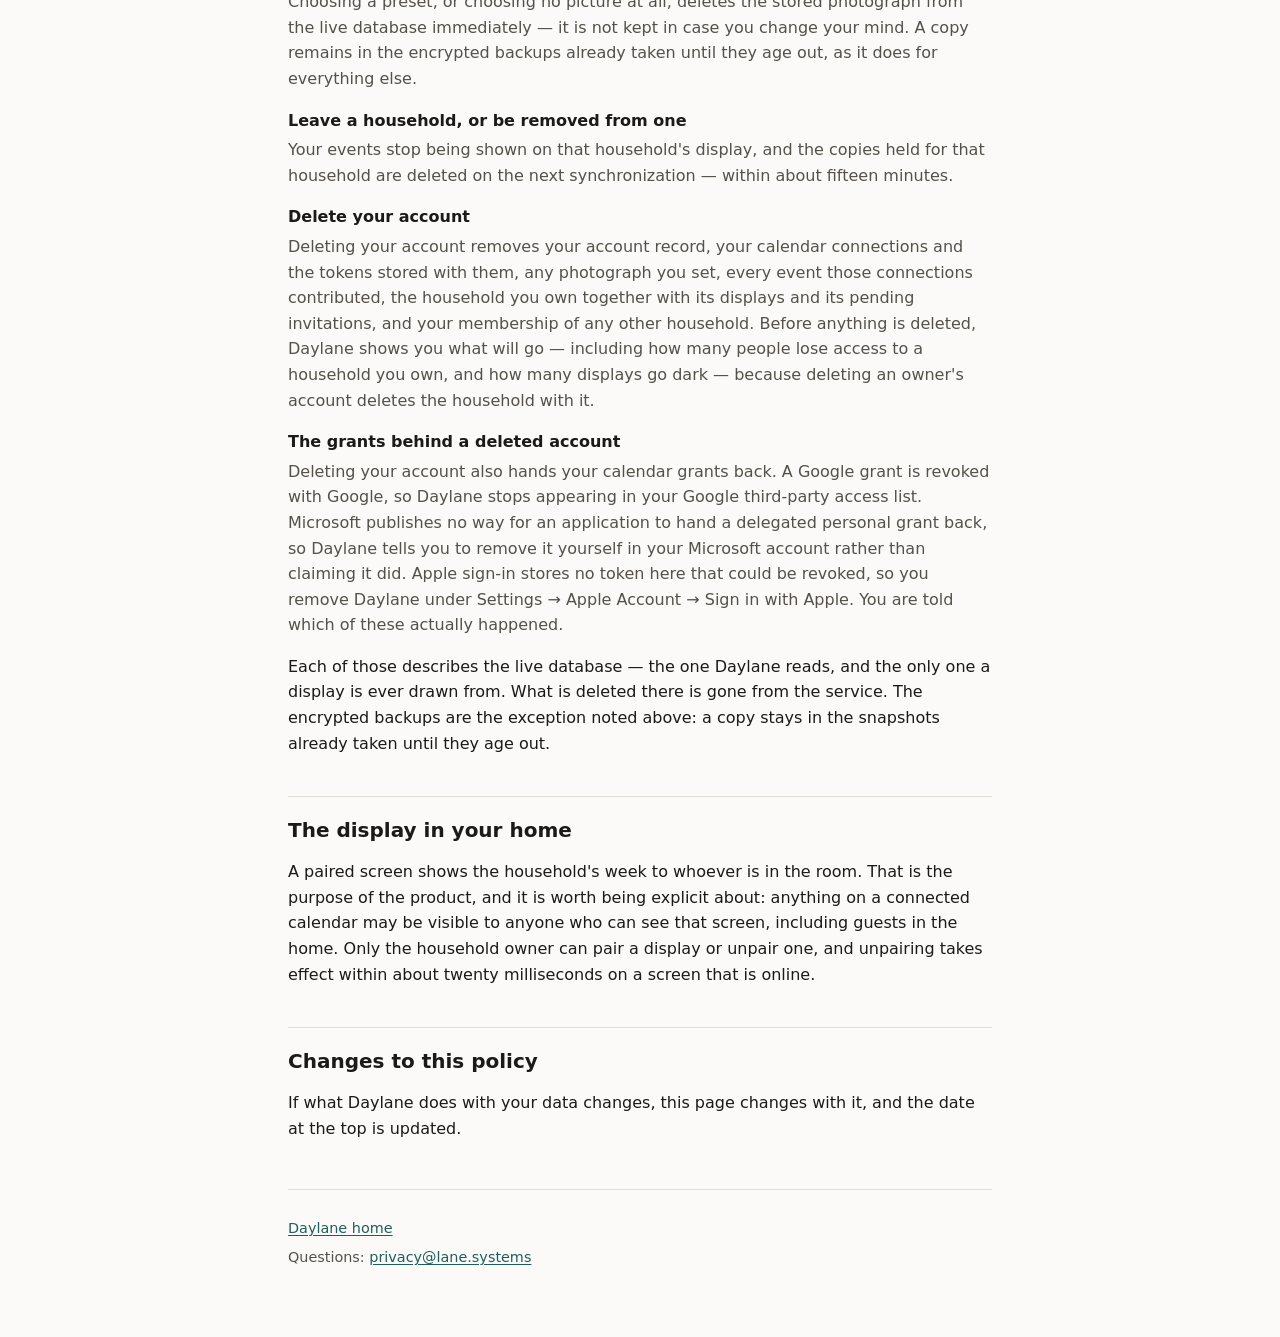
==== commit 29cedc89: "Privacy: chores in your Daylane calendar" ====
--- a/privacy/index.html
+++ b/privacy/index.html
@@ -116,8 +116,11 @@
 	created</strong>: it cannot see, change or delete anything already in your
 	calendars, and Daylane does not edit or delete events at all. An event it
 	adds carries only what you said: a title, a time or a day, and a place if
-	you gave one. You can turn adding events off at any time in the app, and
-	delete the Daylane calendar from Google Calendar like any other.</dd>
+	you gave one. If you also turn on <em>Add my chores</em>, the chore you
+	currently hold appears there too, is marked ✓ when it is done, and is
+	removed if it moves to someone else; those chore events are the only ones
+	Daylane ever changes or removes. You can turn either off at any time in the
+	app, and delete the Daylane calendar from Google Calendar like any other.</dd>
 
 	<dt><code>openid</code> and <code>email</code></dt>
 	<dd>To learn <em>which</em> Google account you just connected. Daylane
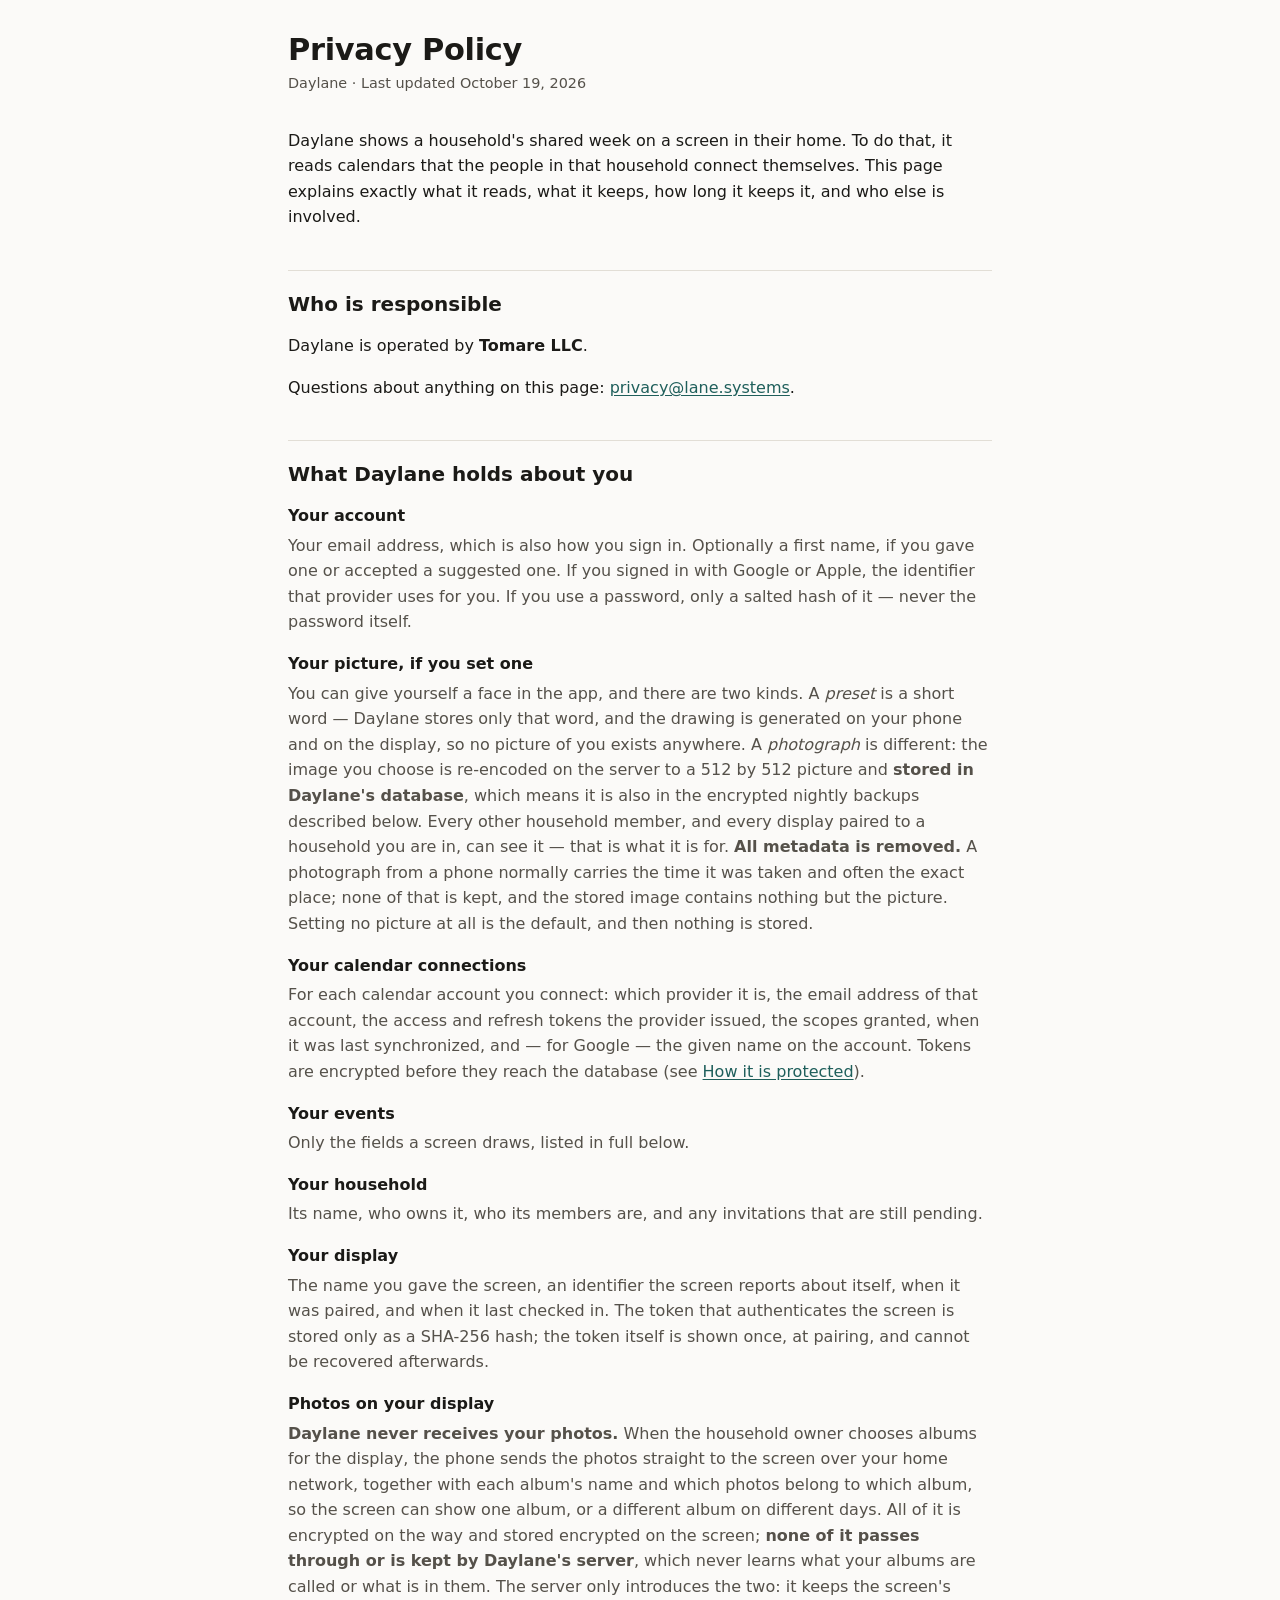
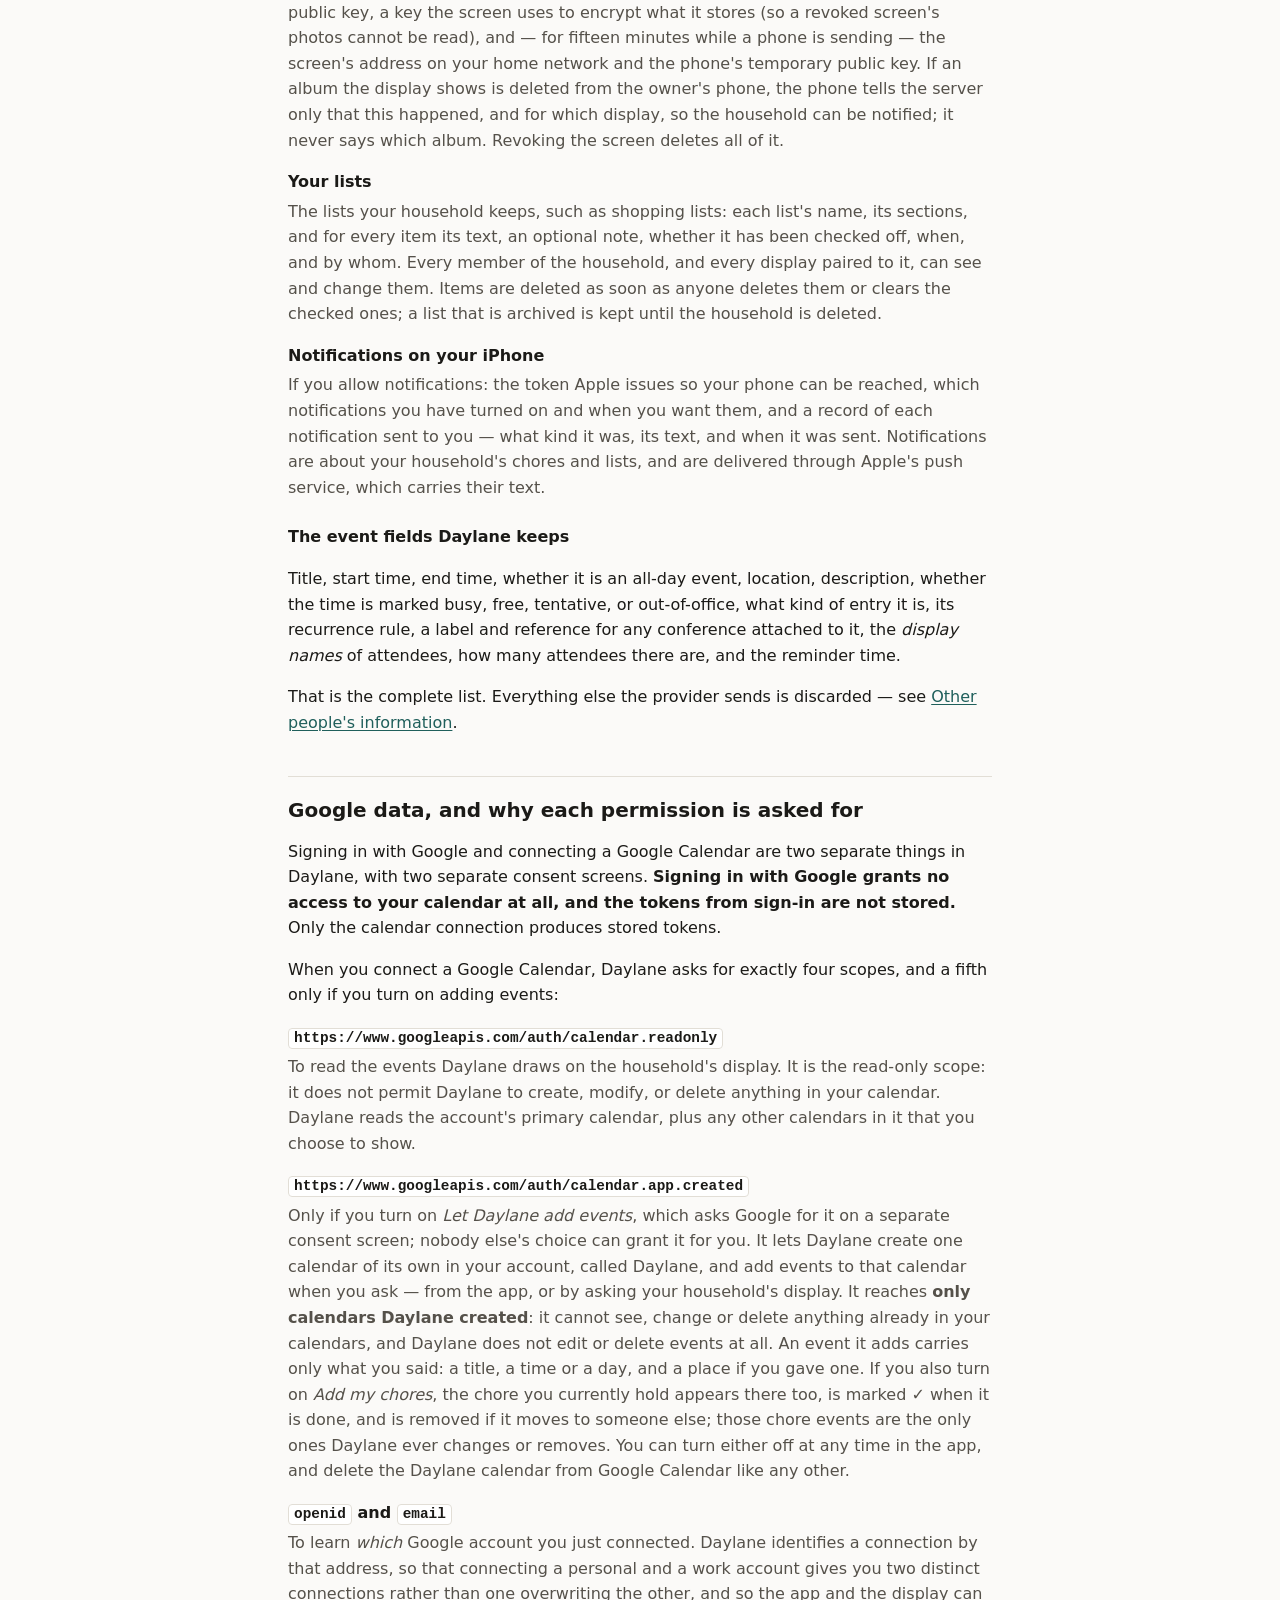
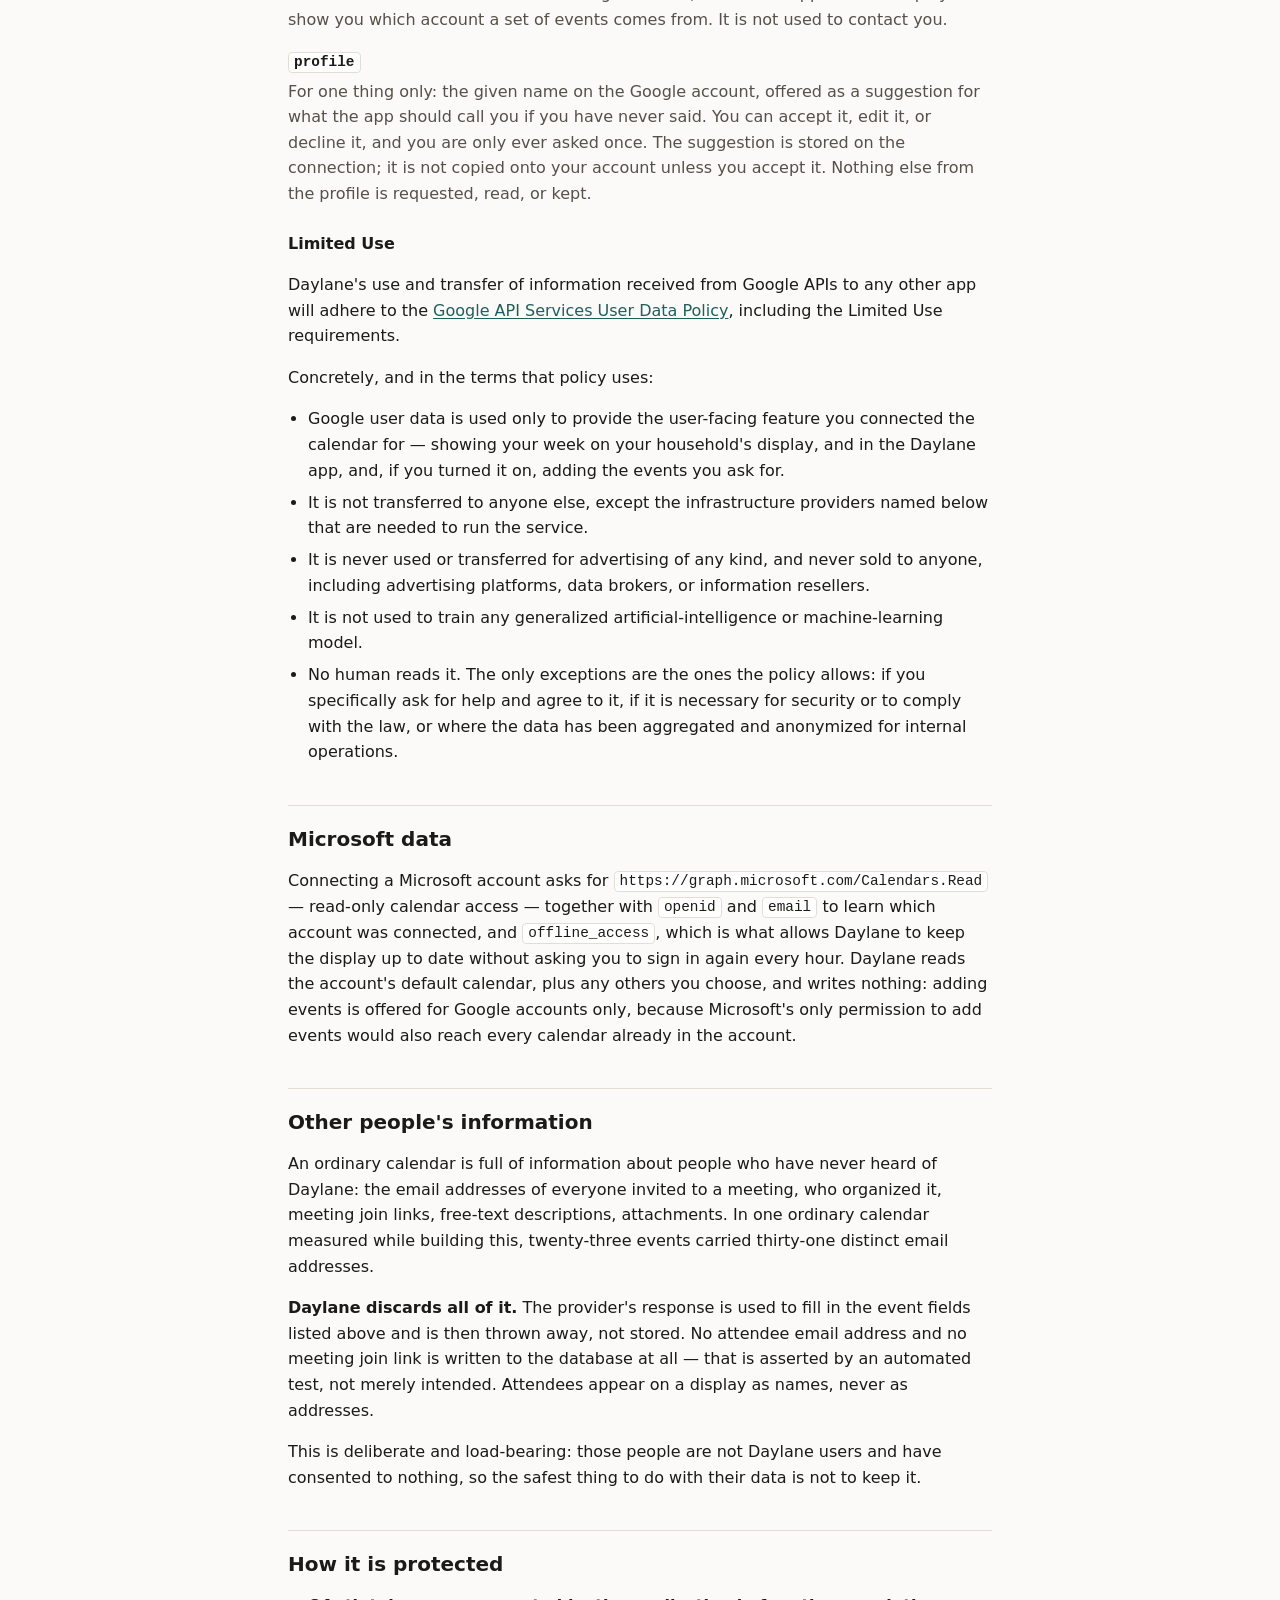
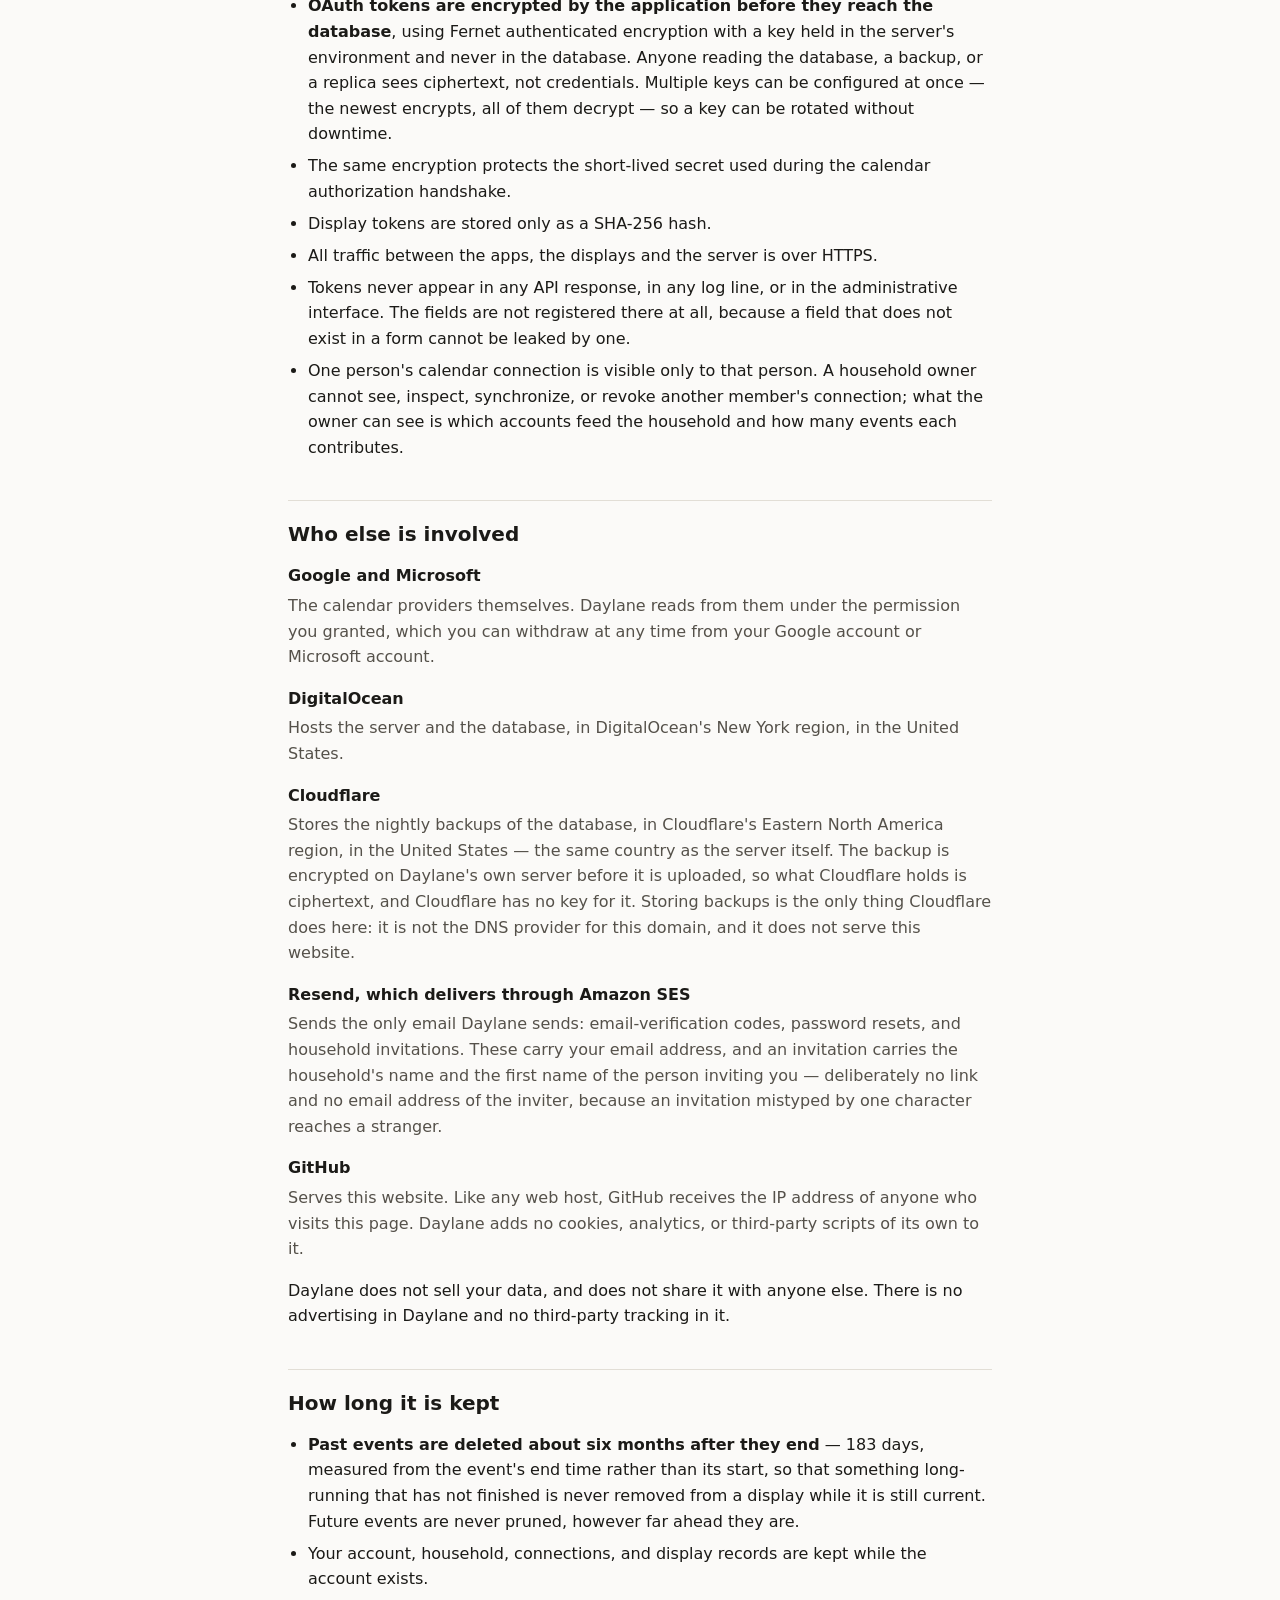
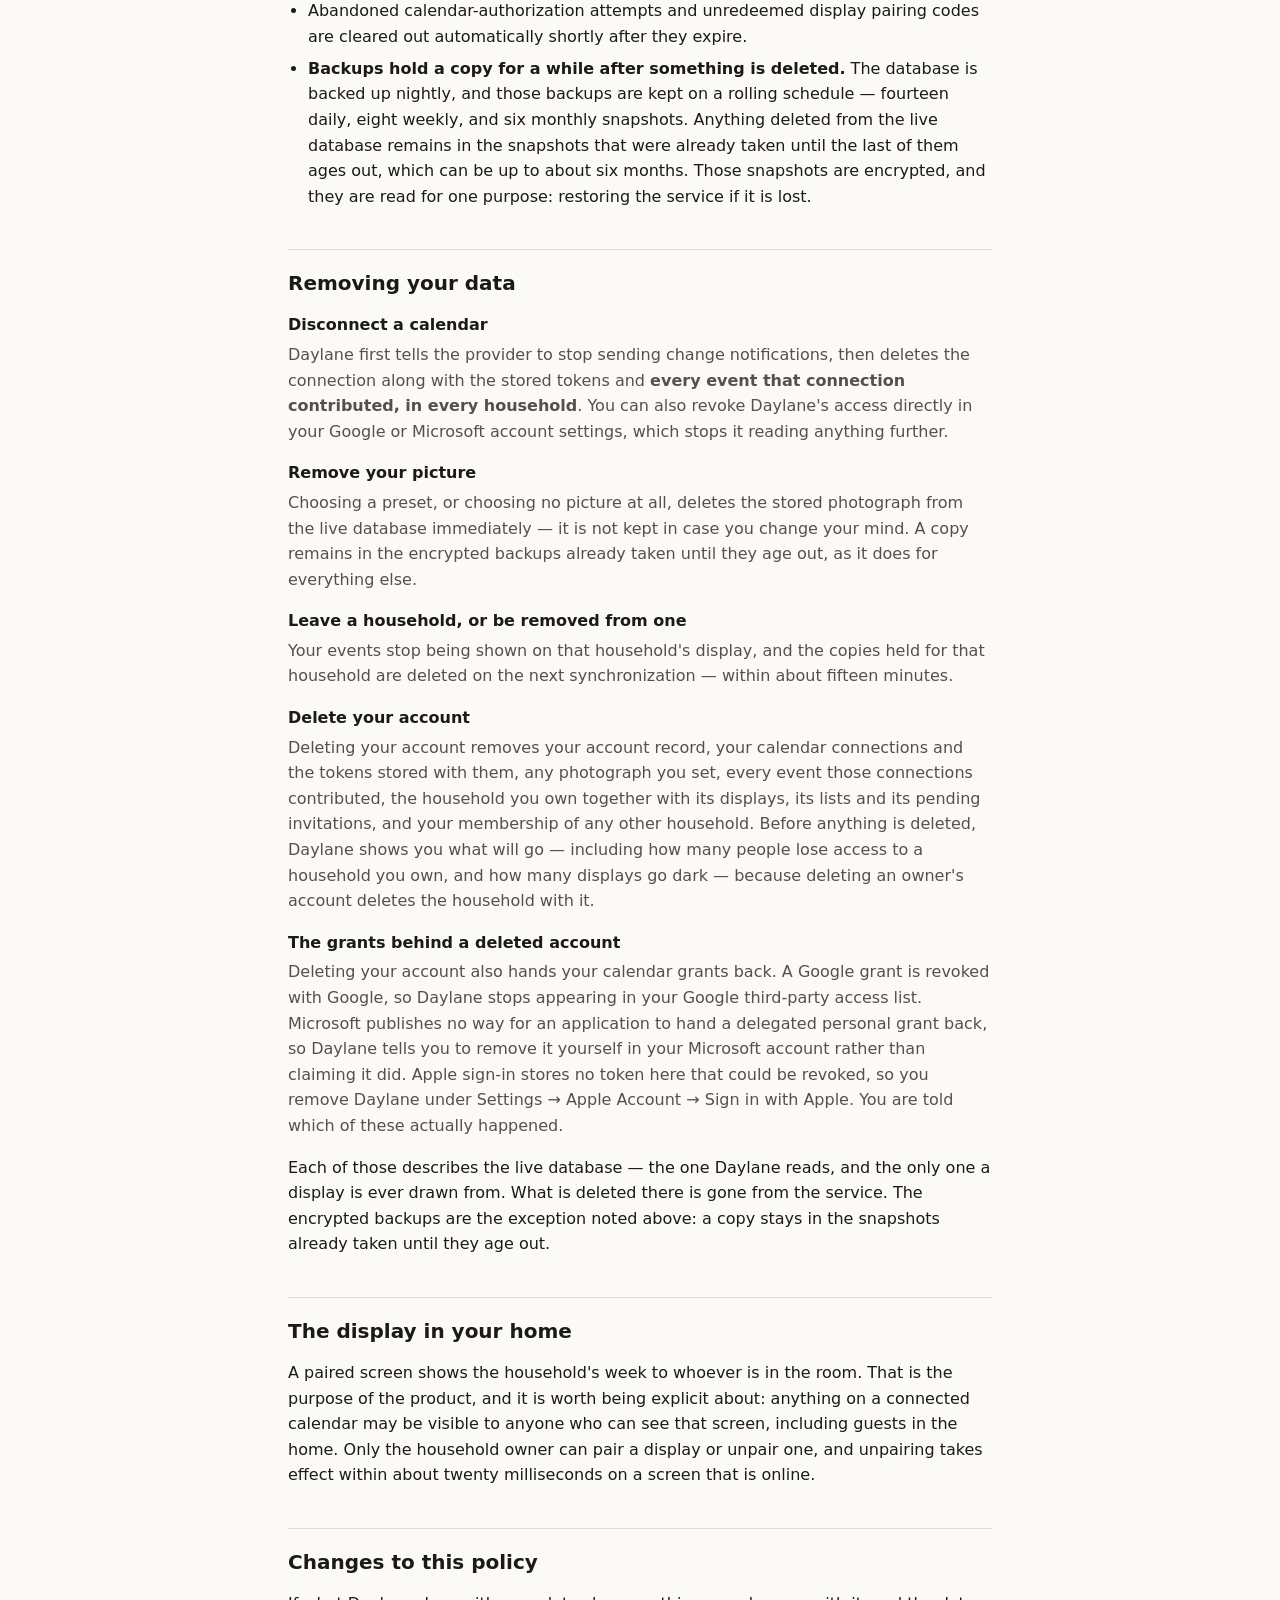
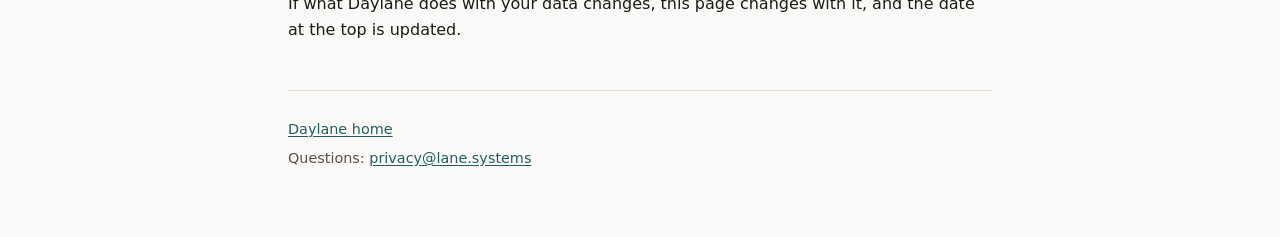
==== commit 6481950a: "Privacy: album names go to the screen sealed; lists and notifications Co-Authored-By: Claude Opus 5." ====
--- a/privacy/index.html
+++ b/privacy/index.html
@@ -11,7 +11,7 @@
 <main>
 
 <h1>Privacy Policy</h1>
-<p class="meta">Daylane · Last updated October 12, 2026</p>
+<p class="meta">Daylane · Last updated October 19, 2026</p>
 
 <p>Daylane shows a household's shared week on a screen in their home. To do
 that, it reads calendars that the people in that household connect themselves.
@@ -70,13 +70,36 @@
 
 	<dt>Photos on your display</dt>
 	<dd><strong>Daylane never receives your photos.</strong> When the household
-	owner sends an album to the display, the phone sends it straight to the
-	screen over your home network. Daylane's server only introduces the two: it
-	keeps the screen's public key, a key the screen uses to encrypt the photos
-	it stores (so a revoked screen's photos cannot be read), and — for fifteen
-	minutes while a phone is sending — the screen's address on your home network
-	and the phone's temporary public key. Revoking the screen deletes all of
-	it.</dd>
+	owner chooses albums for the display, the phone sends the photos straight to
+	the screen over your home network, together with each album's name and which
+	photos belong to which album, so the screen can show one album, or a
+	different album on different days. All of it is encrypted on the way and
+	stored encrypted on the screen; <strong>none of it passes through or is kept
+	by Daylane's server</strong>, which never learns what your albums are called
+	or what is in them. The server only introduces the two: it keeps the
+	screen's public key, a key the screen uses to encrypt what it stores (so a
+	revoked screen's photos cannot be read), and — for fifteen minutes while a
+	phone is sending — the screen's address on your home network and the phone's
+	temporary public key. If an album the display shows is deleted from the
+	owner's phone, the phone tells the server only that this happened, and for
+	which display, so the household can be notified; it never says which album.
+	Revoking the screen deletes all of it.</dd>
+
+	<dt>Your lists</dt>
+	<dd>The lists your household keeps, such as shopping lists: each list's
+	name, its sections, and for every item its text, an optional note, whether
+	it has been checked off, when, and by whom. Every member of the household,
+	and every display paired to it, can see and change them. Items are deleted
+	as soon as anyone deletes them or clears the checked ones; a list that is
+	archived is kept until the household is deleted.</dd>
+
+	<dt>Notifications on your iPhone</dt>
+	<dd>If you allow notifications: the token Apple issues so your phone can be
+	reached, which notifications you have turned on and when you want them, and
+	a record of each notification sent to you — what kind it was, its text, and
+	when it was sent. Notifications are about your household's chores and lists,
+	and are delivered through Apple's push service, which carries their
+	text.</dd>
 </dl>
 
 <h3>The event fields Daylane keeps</h3>
@@ -300,8 +323,8 @@
 	<dd>Deleting your account removes your account record, your calendar
 	connections and the tokens stored with them, any photograph you set, every
 	event those connections
-	contributed, the household you own together with its displays and its pending
-	invitations, and your membership of any other household. Before anything is
+	contributed, the household you own together with its displays, its lists and
+	its pending invitations, and your membership of any other household. Before anything is
 	deleted, Daylane shows you what will go — including how many people lose
 	access to a household you own, and how many displays go dark — because
 	deleting an owner's account deletes the household with it.</dd>
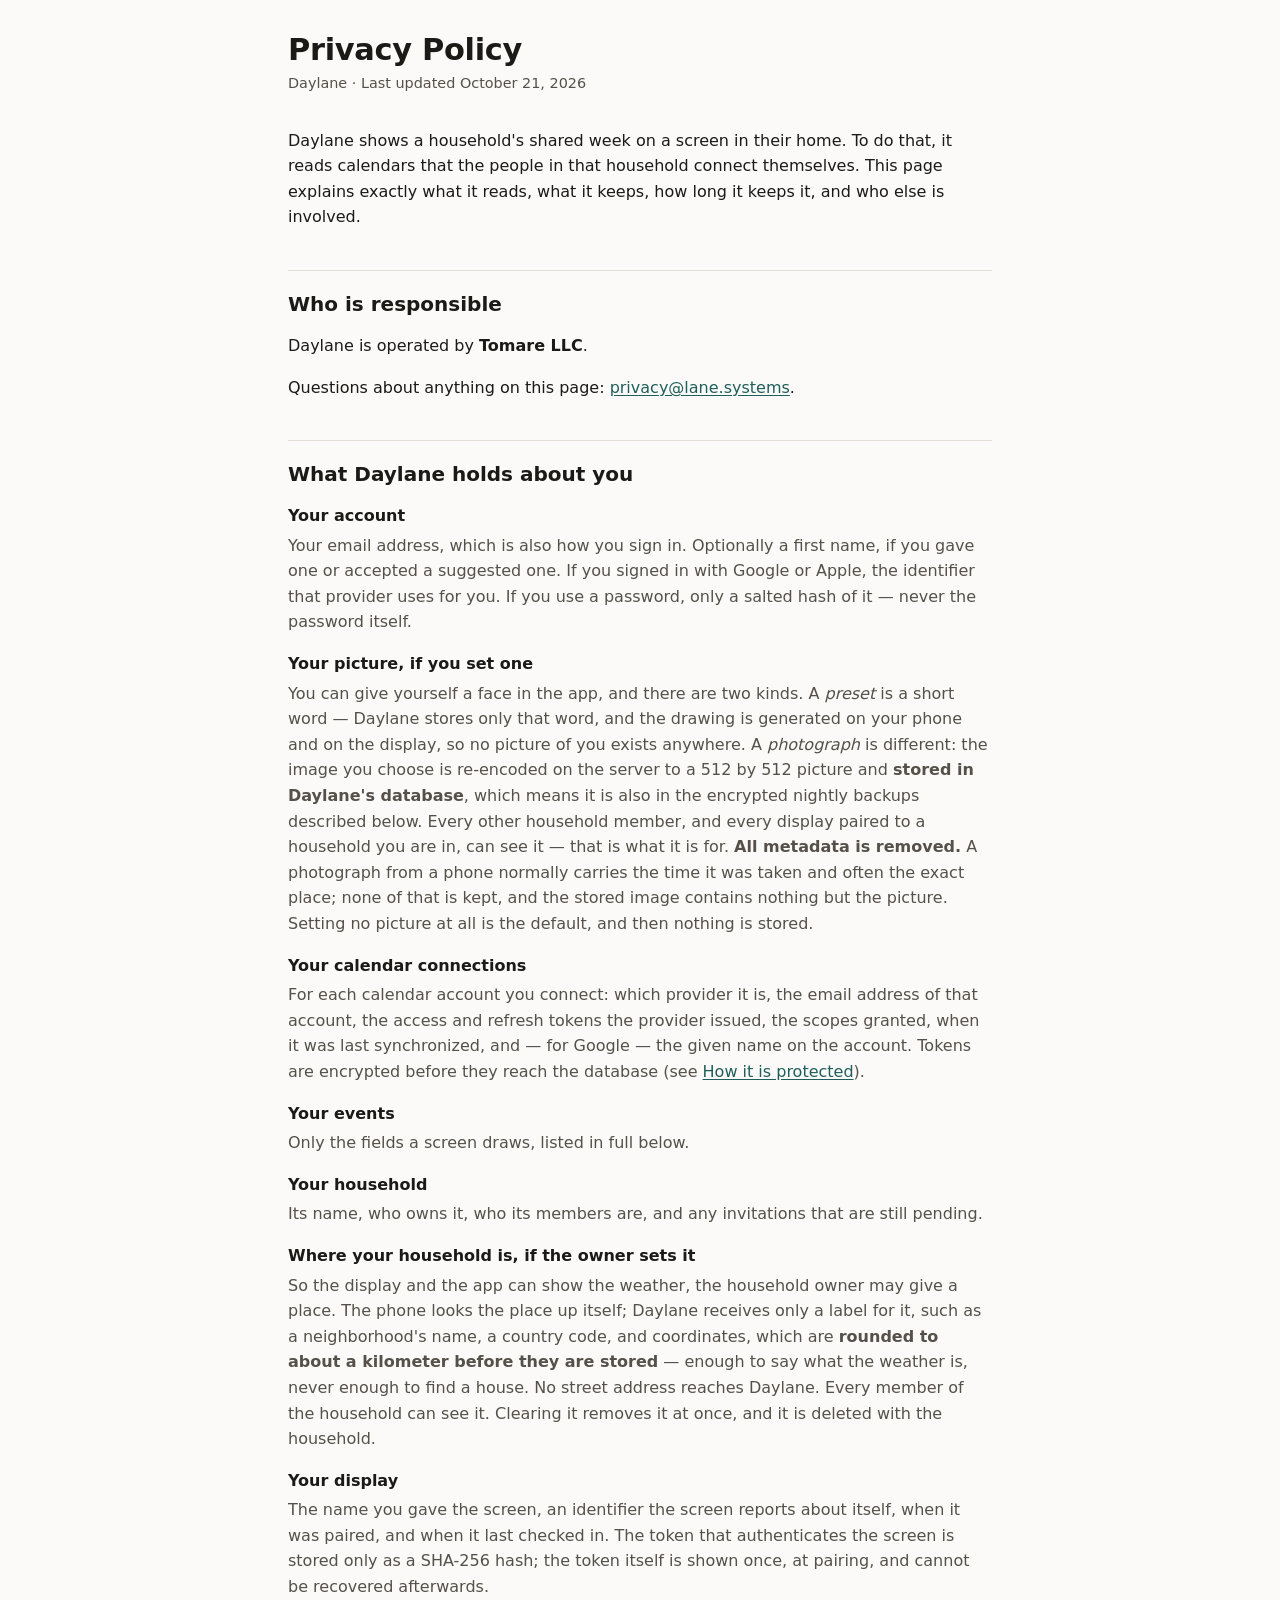
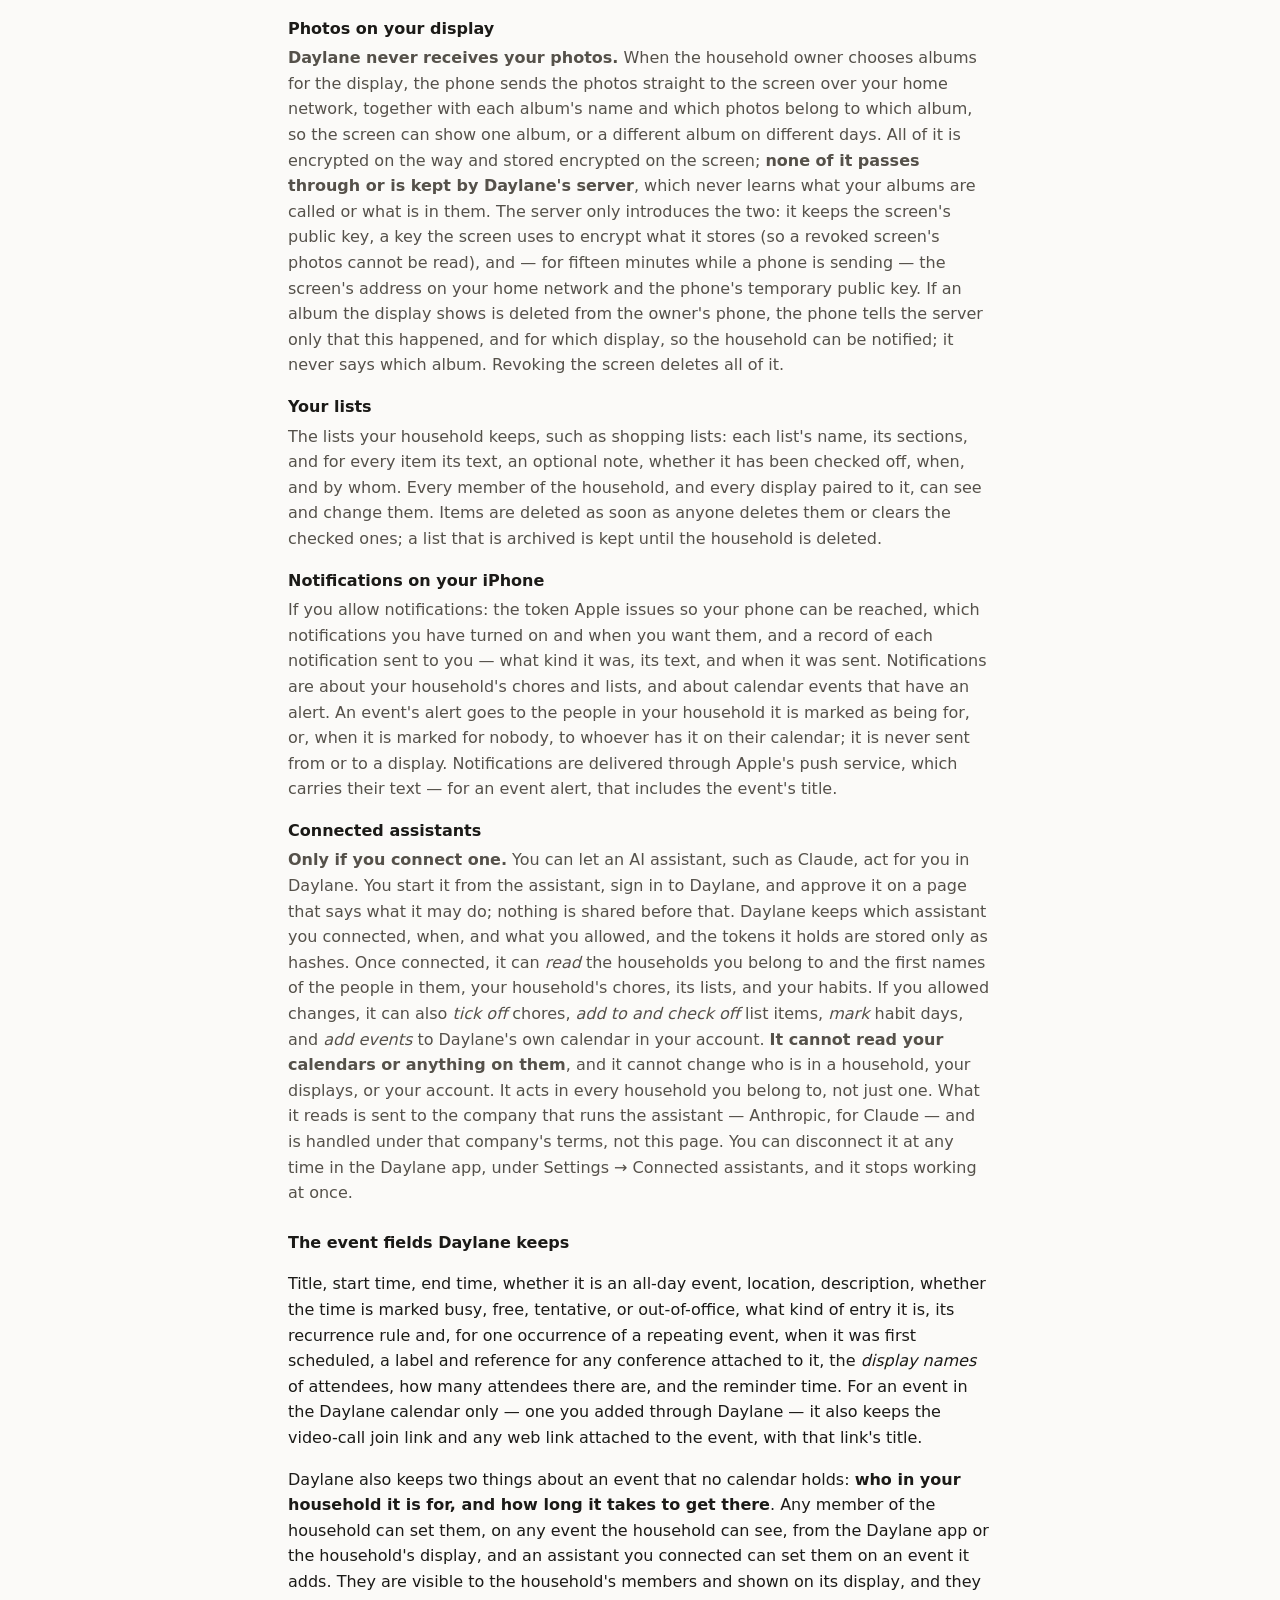
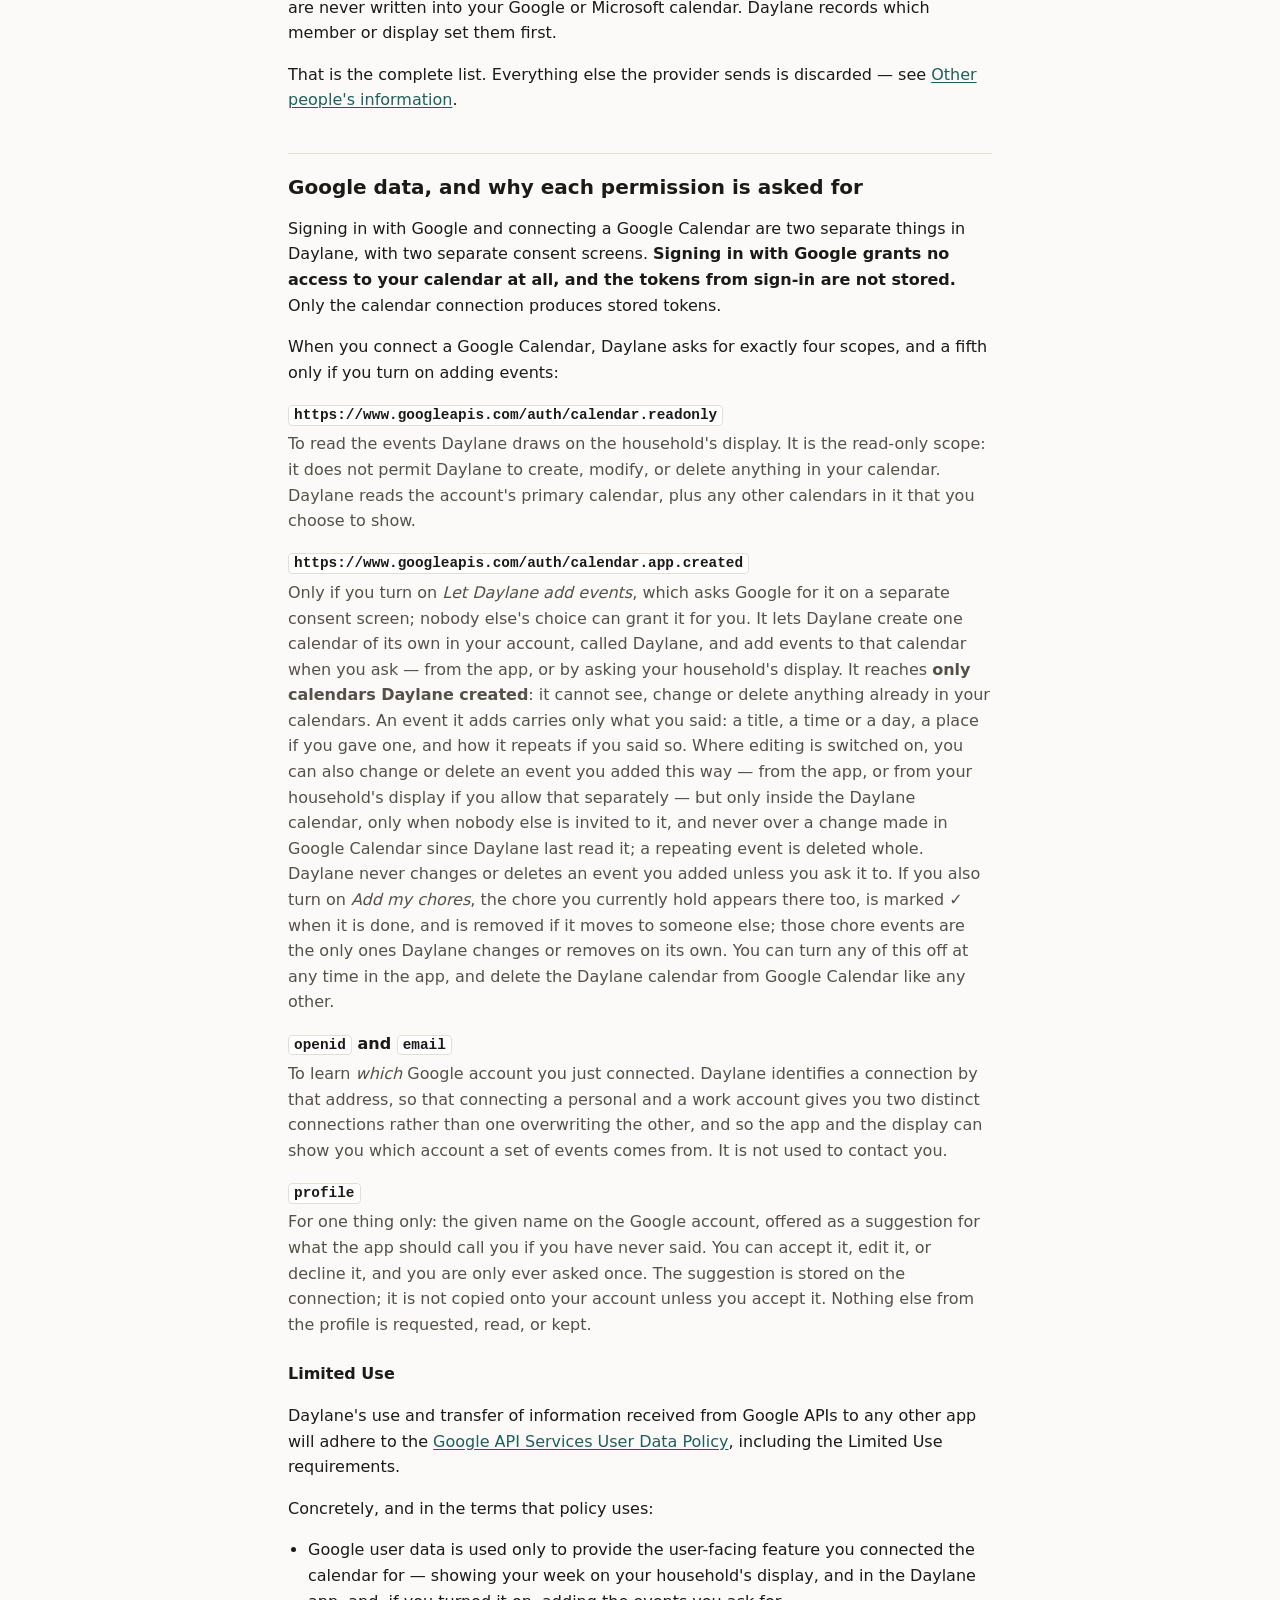
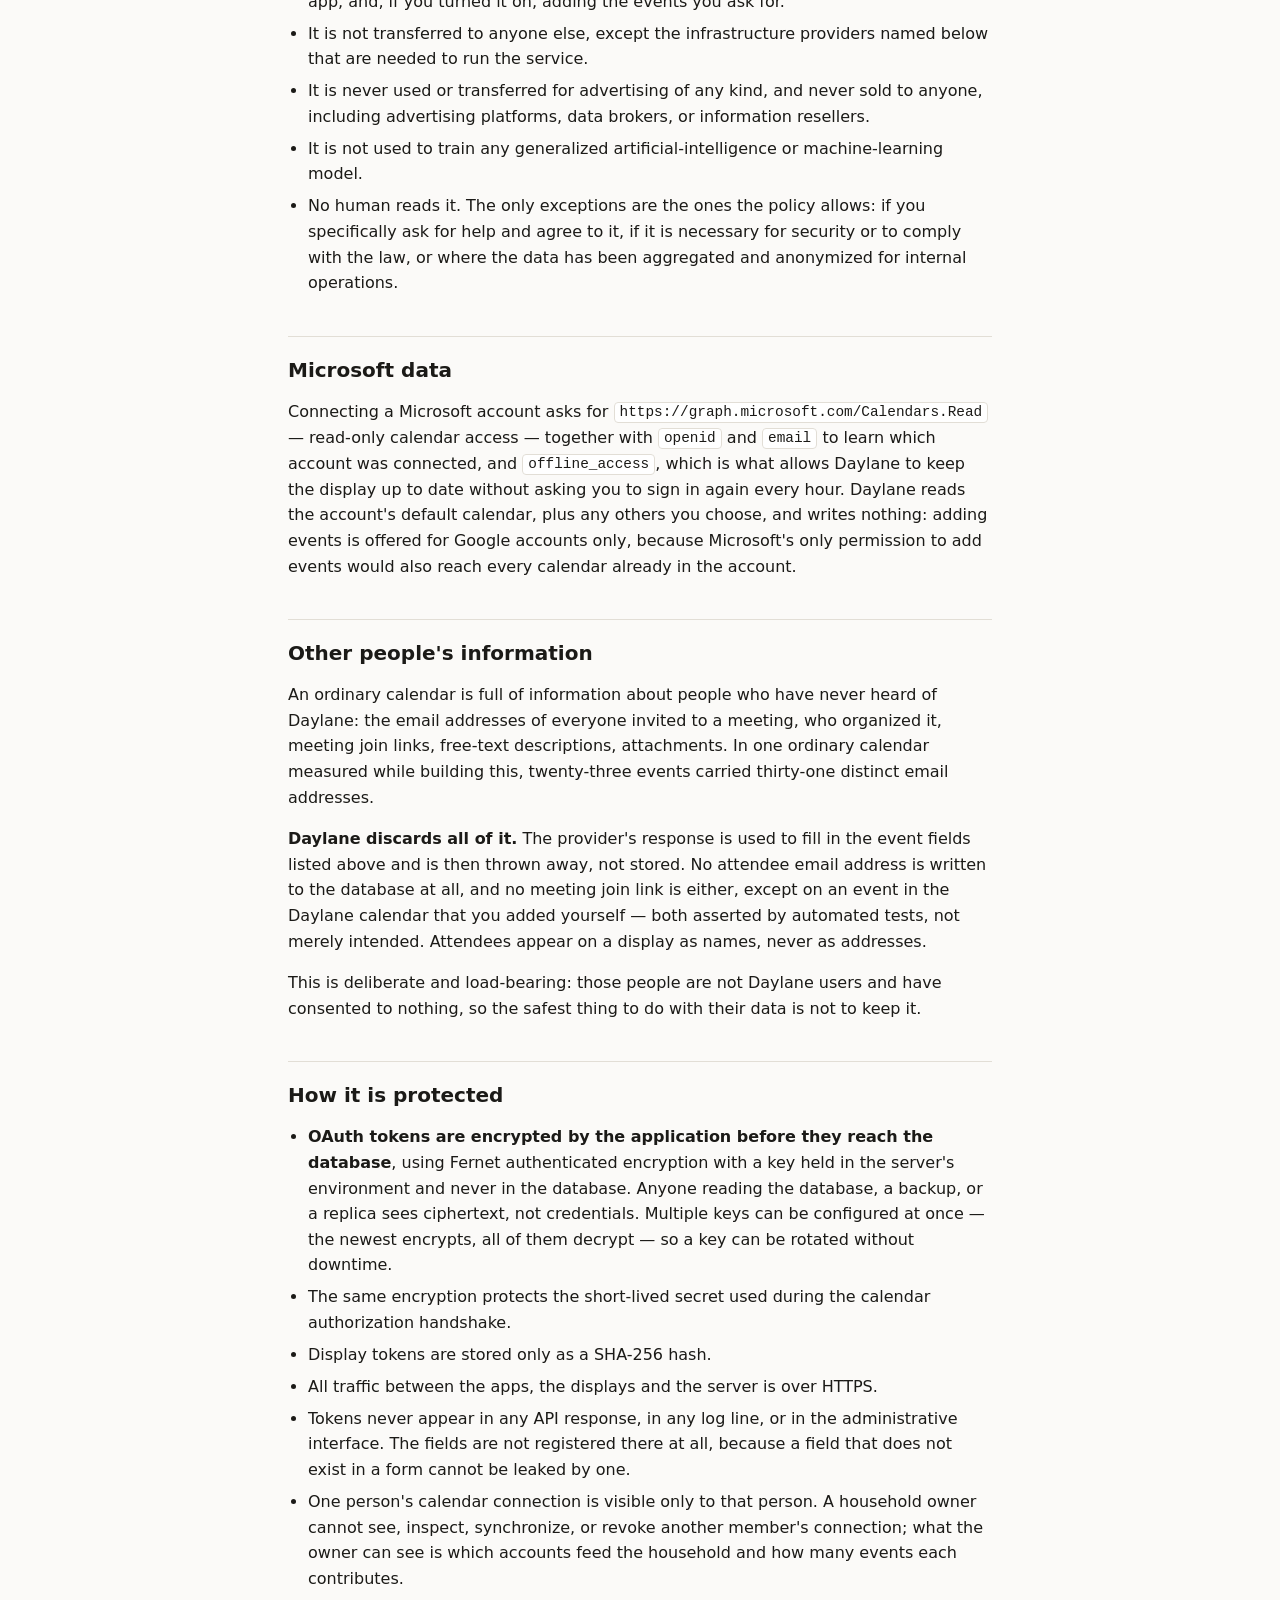
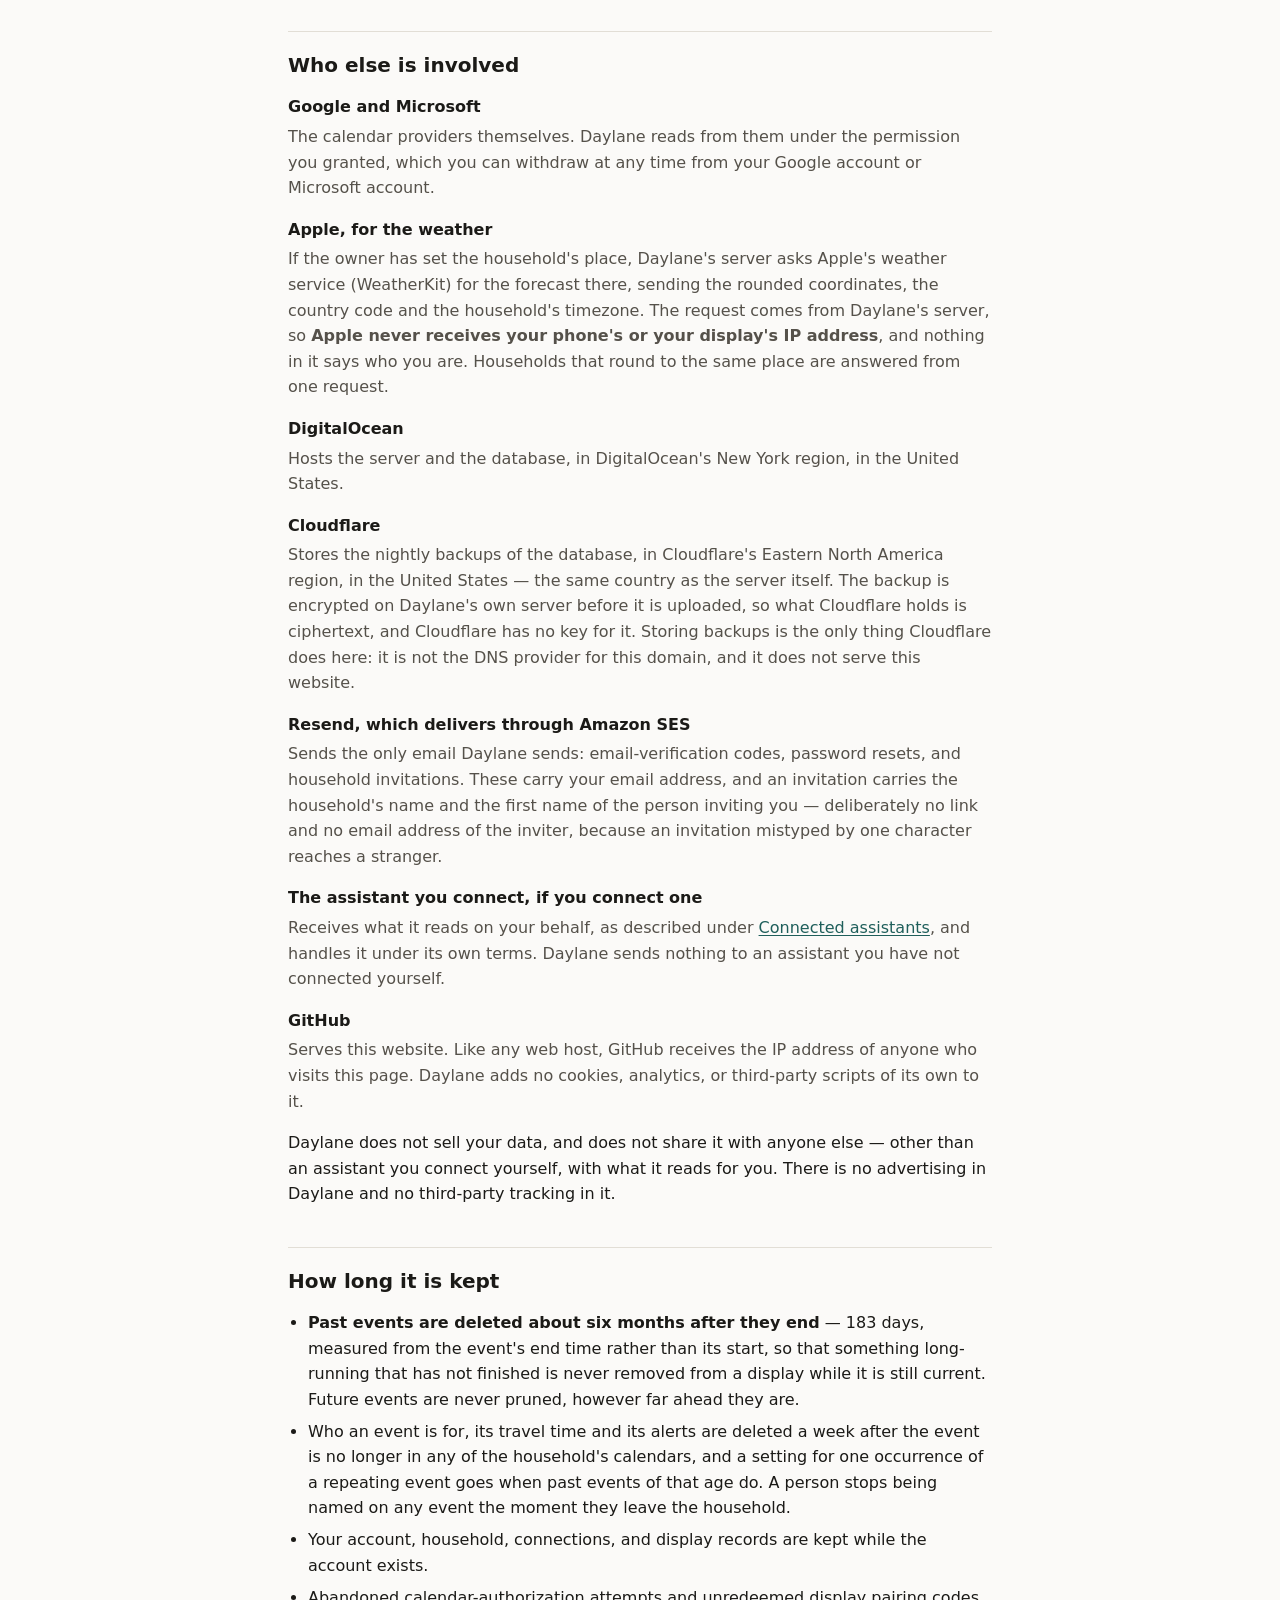
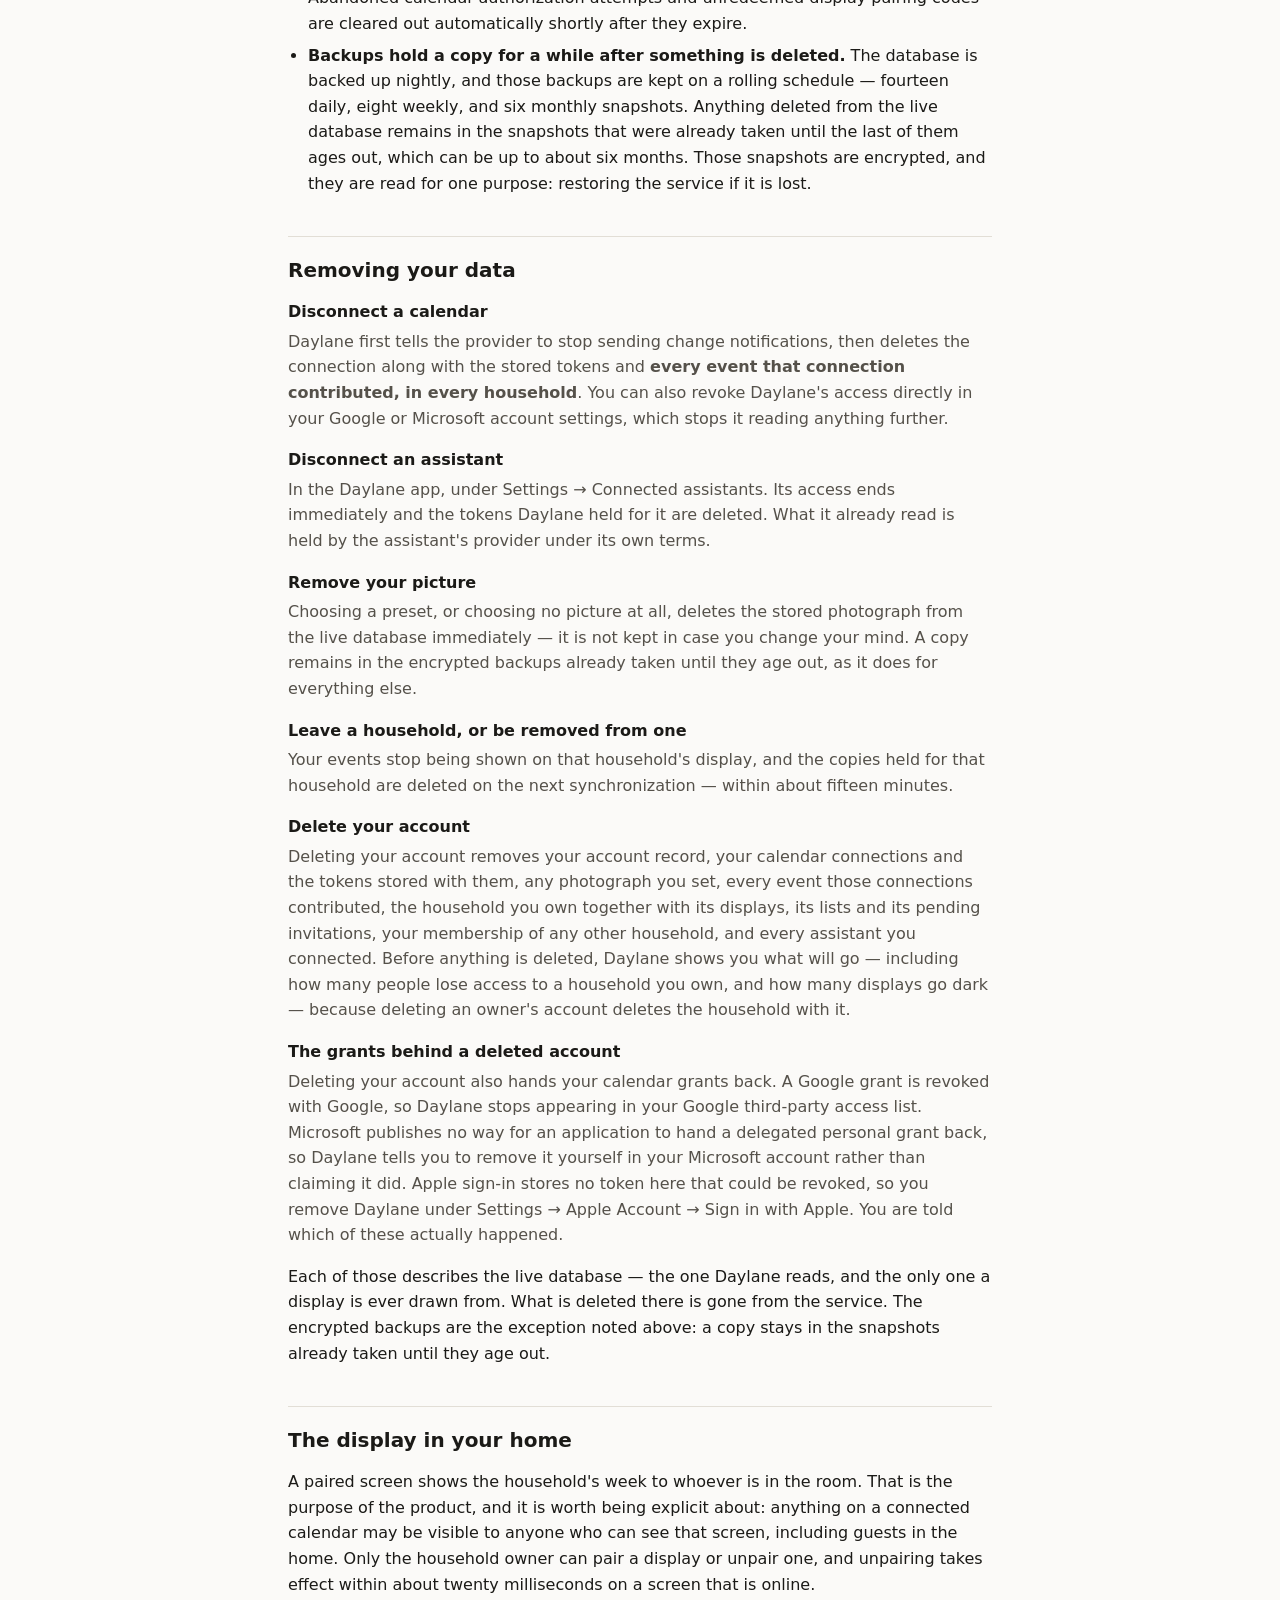
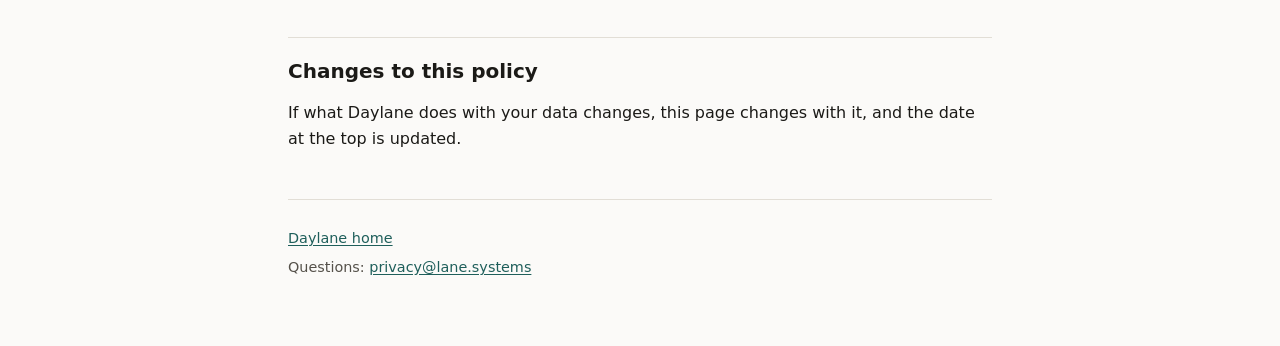
==== commit 78397918: "Privacy: assistants, household weather place, who an event is for, travel time, event alerts Co-Auth" ====
--- a/privacy/index.html
+++ b/privacy/index.html
@@ -11,7 +11,7 @@
 <main>
 
 <h1>Privacy Policy</h1>
-<p class="meta">Daylane · Last updated October 19, 2026</p>
+<p class="meta">Daylane · Last updated October 21, 2026</p>
 
 <p>Daylane shows a household's shared week on a screen in their home. To do
 that, it reads calendars that the people in that household connect themselves.
@@ -61,6 +61,15 @@
 	<dt>Your household</dt>
 	<dd>Its name, who owns it, who its members are, and any invitations that are
 	still pending.</dd>
+
+	<dt>Where your household is, if the owner sets it</dt>
+	<dd>So the display and the app can show the weather, the household owner may
+	give a place. The phone looks the place up itself; Daylane receives only a
+	label for it, such as a neighborhood's name, a country code, and coordinates,
+	which are <strong>rounded to about a kilometer before they are stored</strong>
+	— enough to say what the weather is, never enough to find a house. No street
+	address reaches Daylane. Every member of the household can see it. Clearing it
+	removes it at once, and it is deleted with the household.</dd>
 
 	<dt>Your display</dt>
 	<dd>The name you gave the screen, an identifier the screen reports about
@@ -98,17 +107,52 @@
 	reached, which notifications you have turned on and when you want them, and
 	a record of each notification sent to you — what kind it was, its text, and
 	when it was sent. Notifications are about your household's chores and lists,
-	and are delivered through Apple's push service, which carries their
-	text.</dd>
+	and about calendar events that have an alert. An event's alert goes to the
+	people in your household it is marked as being for, or, when it is marked
+	for nobody, to whoever has it on their calendar; it is never sent from or
+	to a display. Notifications are delivered through Apple's push service,
+	which carries their text — for an event alert, that includes the event's
+	title.</dd>
+
+	<dt id="assistants">Connected assistants</dt>
+	<dd><strong>Only if you connect one.</strong> You can let an AI assistant,
+	such as Claude, act for you in Daylane. You start it from the assistant, sign
+	in to Daylane, and approve it on a page that says what it may do; nothing is
+	shared before that. Daylane keeps which assistant you connected, when, and
+	what you allowed, and the tokens it holds are stored only as hashes. Once
+	connected, it can <em>read</em> the households you belong to and the first
+	names of the people in them, your household's chores, its lists, and your
+	habits. If you allowed changes, it can also <em>tick off</em> chores,
+	<em>add to and check off</em> list items, <em>mark</em> habit days, and
+	<em>add events</em> to Daylane's own calendar in your account. <strong>It
+	cannot read your calendars or anything on them</strong>, and it cannot
+	change who is in a household, your displays, or your account. It acts in
+	every household you belong to, not just one. What it reads is sent to the
+	company that runs the assistant — Anthropic, for Claude — and is handled
+	under that company's terms, not this page. You can disconnect it at any time
+	in the Daylane app, under Settings → Connected assistants, and it stops
+	working at once.</dd>
 </dl>
 
 <h3>The event fields Daylane keeps</h3>
 
 <p>Title, start time, end time, whether it is an all-day event, location,
 description, whether the time is marked busy, free, tentative, or out-of-office,
-what kind of entry it is, its recurrence rule, a label and reference for any
+what kind of entry it is, its recurrence rule and, for one occurrence of a
+repeating event, when it was first scheduled, a label and reference for any
 conference attached to it, the <em>display names</em> of attendees, how many
-attendees there are, and the reminder time.</p>
+attendees there are, and the reminder time. For an event in the Daylane
+calendar only — one you added through Daylane — it also keeps the video-call
+join link and any web link attached to the event, with that link's title.</p>
+
+<p>Daylane also keeps two things about an event that no calendar holds:
+<strong>who in your household it is for, and how long it takes to get
+there</strong>. Any member of the household can set them, on any event the
+household can see, from the Daylane app or the household's display, and an
+assistant you connected can set them on an event it adds. They are visible to
+the household's members and shown on its display, and they are never written
+into your Google or Microsoft calendar. Daylane records which member or display
+set them first.</p>
 
 <p>That is the complete list. Everything else the provider sends is discarded —
 see <a href="#other-people">Other people's information</a>.</p>
@@ -137,13 +181,19 @@
 	Daylane, and add events to that calendar when you ask — from the app, or by
 	asking your household's display. It reaches <strong>only calendars Daylane
 	created</strong>: it cannot see, change or delete anything already in your
-	calendars, and Daylane does not edit or delete events at all. An event it
-	adds carries only what you said: a title, a time or a day, and a place if
-	you gave one. If you also turn on <em>Add my chores</em>, the chore you
-	currently hold appears there too, is marked ✓ when it is done, and is
-	removed if it moves to someone else; those chore events are the only ones
-	Daylane ever changes or removes. You can turn either off at any time in the
-	app, and delete the Daylane calendar from Google Calendar like any other.</dd>
+	calendars. An event it adds carries only what you said: a title, a time or
+	a day, a place if you gave one, and how it repeats if you said so. Where
+	editing is switched on, you can also change or delete an event you added
+	this way — from the app, or from your household's display if you allow
+	that separately — but only inside the Daylane calendar, only when nobody
+	else is invited to it, and never over a change made in Google Calendar since
+	Daylane last read it; a repeating event is deleted whole. Daylane never
+	changes or deletes an event you added unless you ask it to. If you also turn
+	on <em>Add my chores</em>, the chore you currently hold appears there too, is
+	marked ✓ when it is done, and is removed if it moves to someone else; those
+	chore events are the only ones Daylane changes or removes on its own. You
+	can turn any of this off at any time in the app, and delete the Daylane
+	calendar from Google Calendar like any other.</dd>
 
 	<dt><code>openid</code> and <code>email</code></dt>
 	<dd>To learn <em>which</em> Google account you just connected. Daylane
@@ -210,8 +260,9 @@
 
 <p><strong>Daylane discards all of it.</strong> The provider's response is used
 to fill in the event fields listed above and is then thrown away, not stored.
-No attendee email address and no meeting join link is written to the database at
-all — that is asserted by an automated test, not merely intended. Attendees
+No attendee email address is written to the database at all, and no meeting join
+link is either, except on an event in the Daylane calendar that you added
+yourself — both asserted by automated tests, not merely intended. Attendees
 appear on a display as names, never as addresses.</p>
 
 <p>This is deliberate and load-bearing: those people are not Daylane users and
@@ -249,6 +300,14 @@
 	permission you granted, which you can withdraw at any time from your Google
 	account or Microsoft account.</dd>
 
+	<dt>Apple, for the weather</dt>
+	<dd>If the owner has set the household's place, Daylane's server asks Apple's
+	weather service (WeatherKit) for the forecast there, sending the rounded
+	coordinates, the country code and the household's timezone. The request comes
+	from Daylane's server, so <strong>Apple never receives your phone's or your
+	display's IP address</strong>, and nothing in it says who you are. Households
+	that round to the same place are answered from one request.</dd>
+
 	<dt>DigitalOcean</dt>
 	<dd>Hosts the server and the database, in DigitalOcean's New York region, in
 	the United States.</dd>
@@ -268,14 +327,21 @@
 	inviting you — deliberately no link and no email address of the inviter,
 	because an invitation mistyped by one character reaches a stranger.</dd>
 
+	<dt>The assistant you connect, if you connect one</dt>
+	<dd>Receives what it reads on your behalf, as described under
+	<a href="#assistants">Connected assistants</a>, and handles it under its own
+	terms. Daylane sends nothing to an assistant you have not connected
+	yourself.</dd>
+
 	<dt>GitHub</dt>
 	<dd>Serves this website. Like any web host, GitHub receives the IP address of
 	anyone who visits this page. Daylane adds no cookies, analytics, or
 	third-party scripts of its own to it.</dd>
 </dl>
 
-<p>Daylane does not sell your data, and does not share it with anyone else.
-There is no advertising in Daylane and no third-party tracking in it.</p>
+<p>Daylane does not sell your data, and does not share it with anyone else —
+other than an assistant you connect yourself, with what it reads for you. There
+is no advertising in Daylane and no third-party tracking in it.</p>
 
 <h2>How long it is kept</h2>
 
@@ -285,6 +351,11 @@
 	something long-running that has not finished is never removed from a display
 	while it is still current. Future events are never pruned, however far ahead
 	they are.</li>
+	<li>Who an event is for, its travel time and its alerts are deleted a week after the
+	event is no longer in any of the household's calendars, and a setting for one
+	occurrence of a repeating event goes when past events of that age do. A
+	person stops being named on any event the moment they leave the
+	household.</li>
 	<li>Your account, household, connections, and display records are kept while
 	the account exists.</li>
 	<li>Abandoned calendar-authorization attempts and unredeemed display pairing
@@ -308,6 +379,11 @@
 	You can also revoke Daylane's access directly in your Google or Microsoft
 	account settings, which stops it reading anything further.</dd>
 
+	<dt>Disconnect an assistant</dt>
+	<dd>In the Daylane app, under Settings → Connected assistants. Its access
+	ends immediately and the tokens Daylane held for it are deleted. What it
+	already read is held by the assistant's provider under its own terms.</dd>
+
 	<dt>Remove your picture</dt>
 	<dd>Choosing a preset, or choosing no picture at all, deletes the stored
 	photograph from the live database immediately — it is not kept in case you
@@ -324,7 +400,8 @@
 	connections and the tokens stored with them, any photograph you set, every
 	event those connections
 	contributed, the household you own together with its displays, its lists and
-	its pending invitations, and your membership of any other household. Before anything is
+	its pending invitations, your membership of any other household, and every
+	assistant you connected. Before anything is
 	deleted, Daylane shows you what will go — including how many people lose
 	access to a household you own, and how many displays go dark — because
 	deleting an owner's account deletes the household with it.</dd>
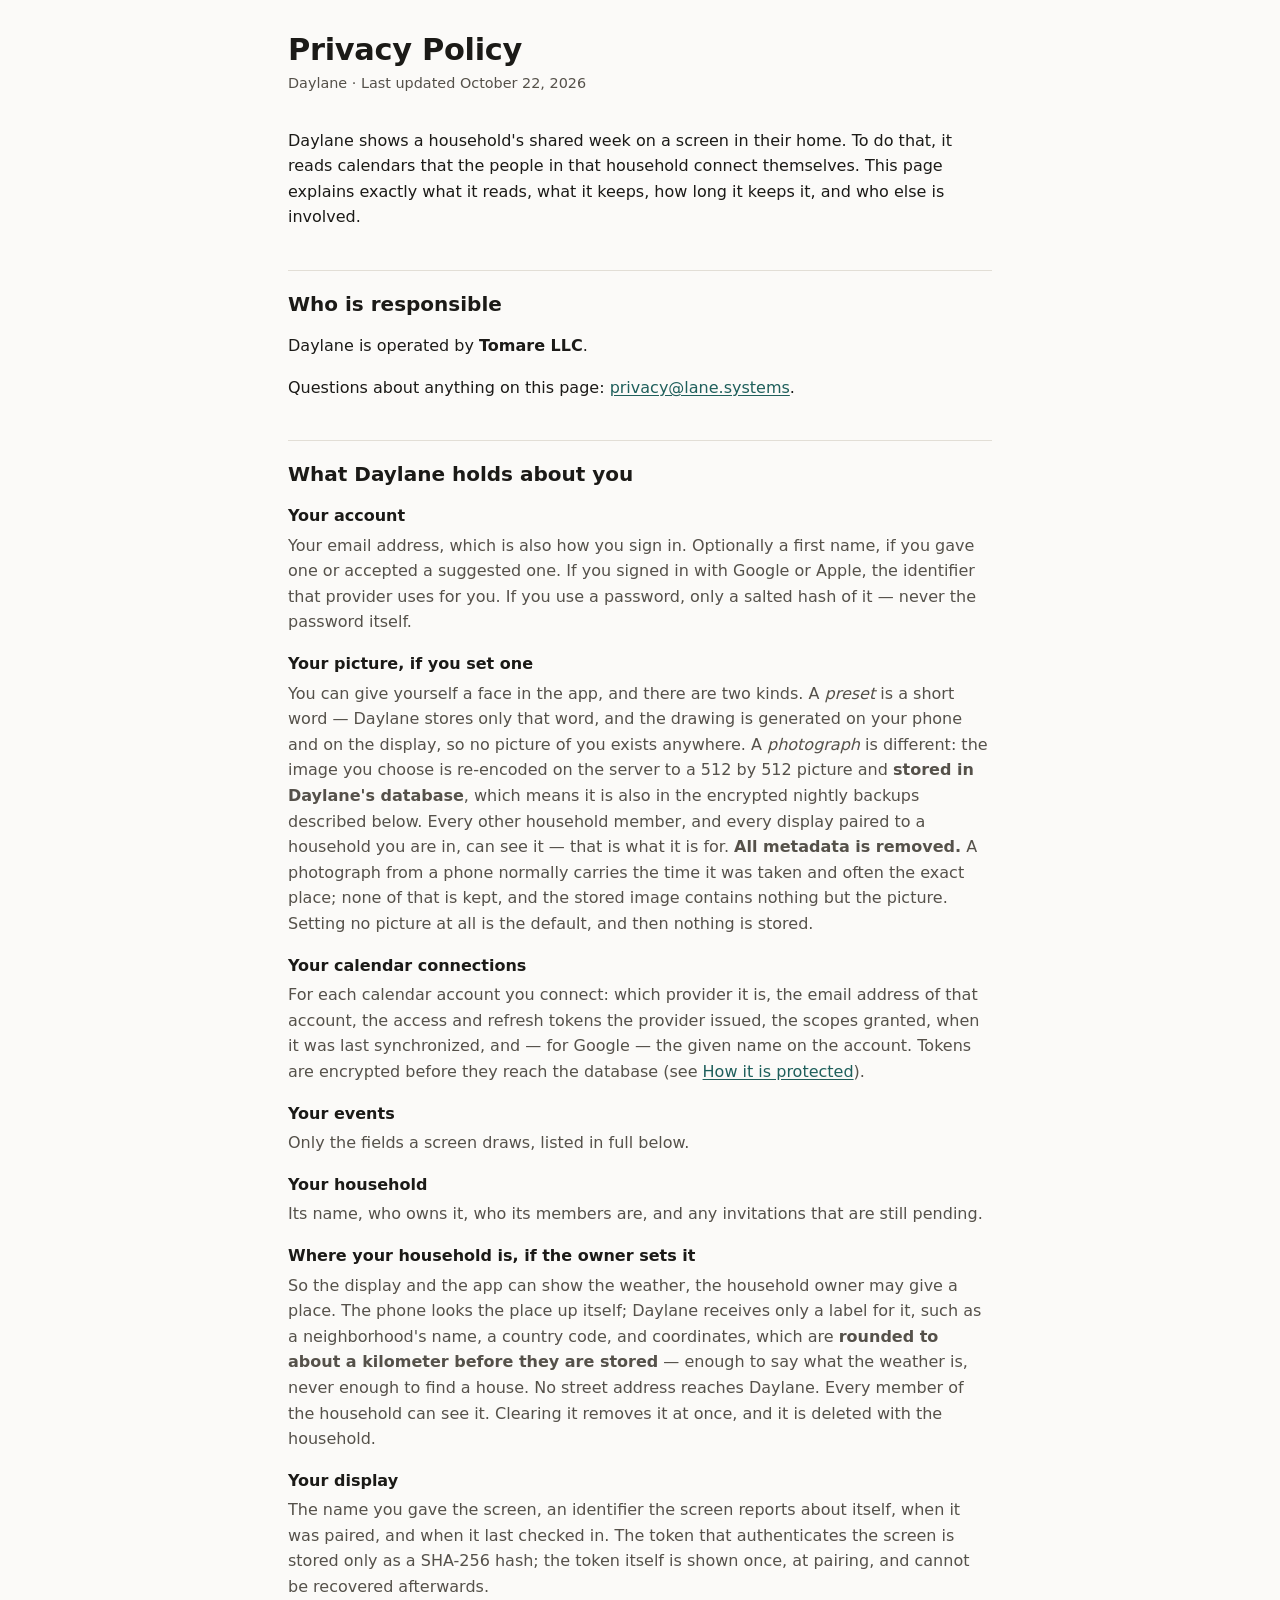
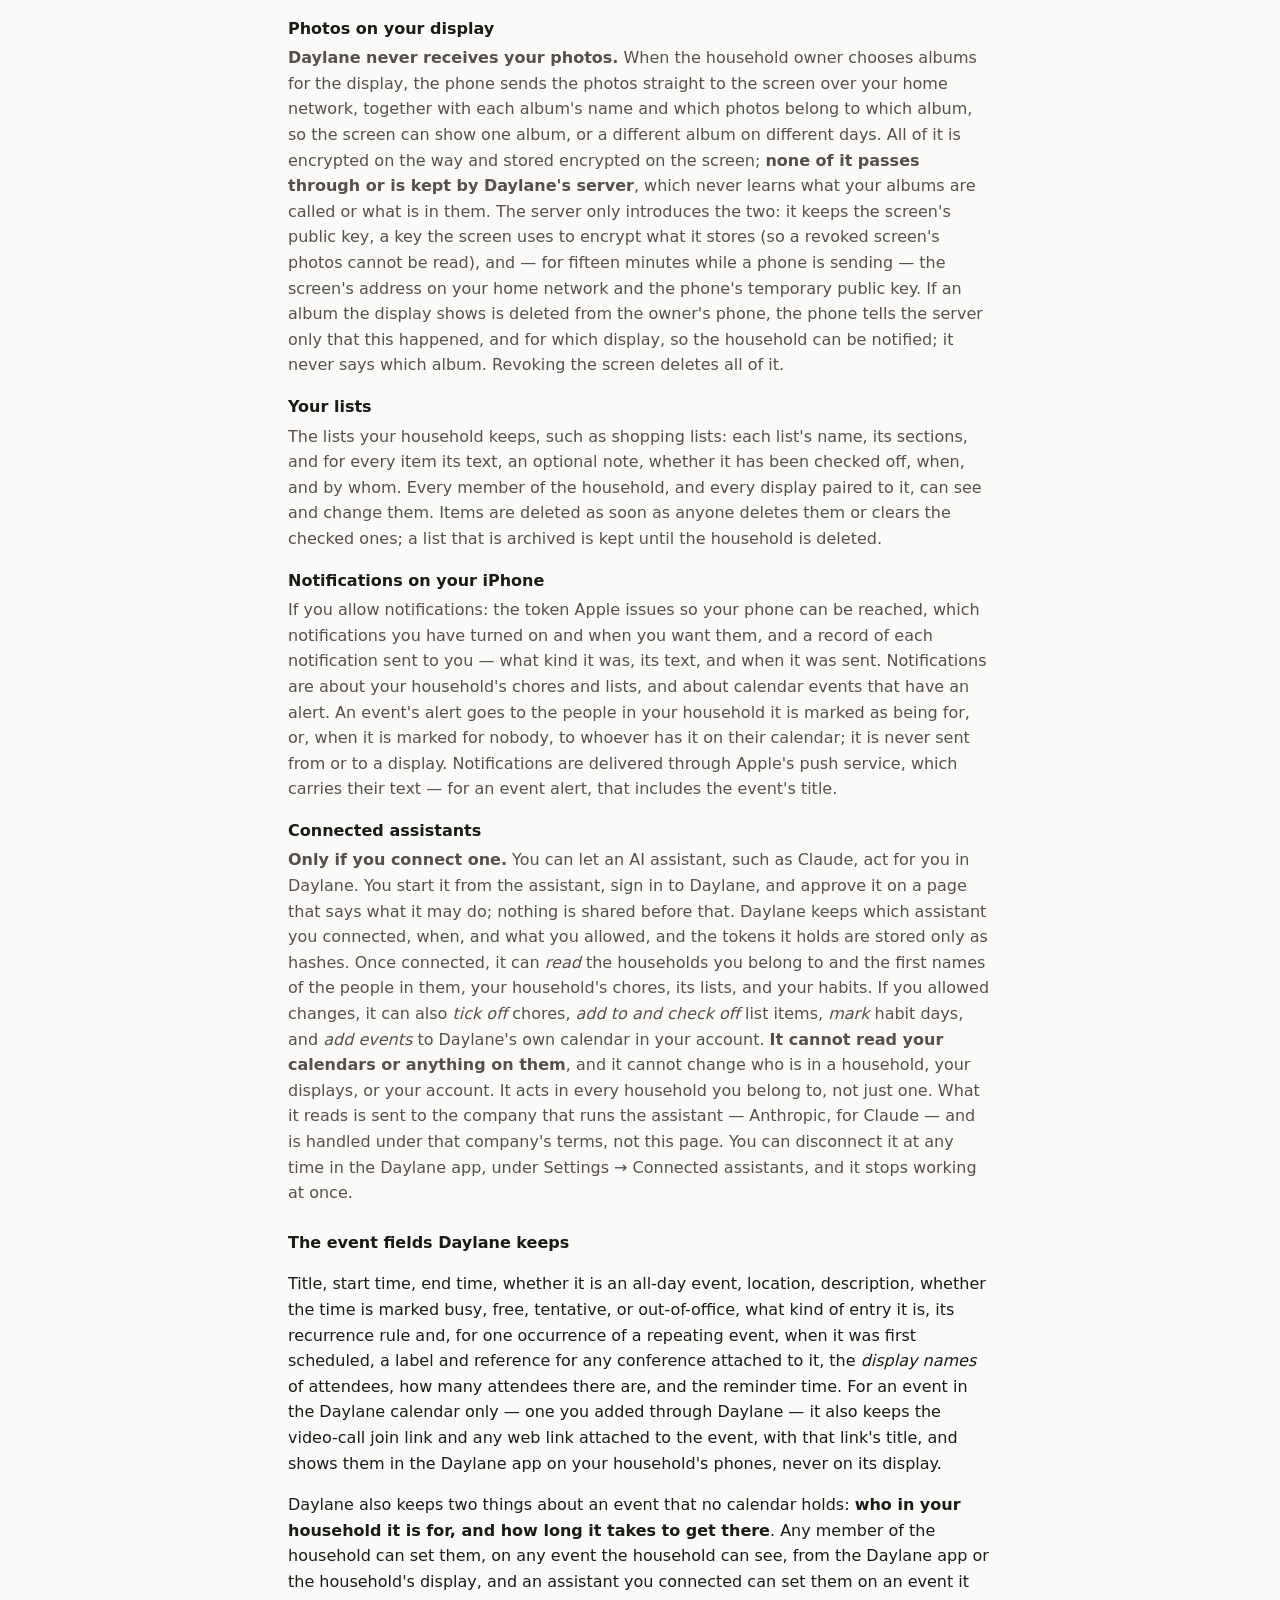
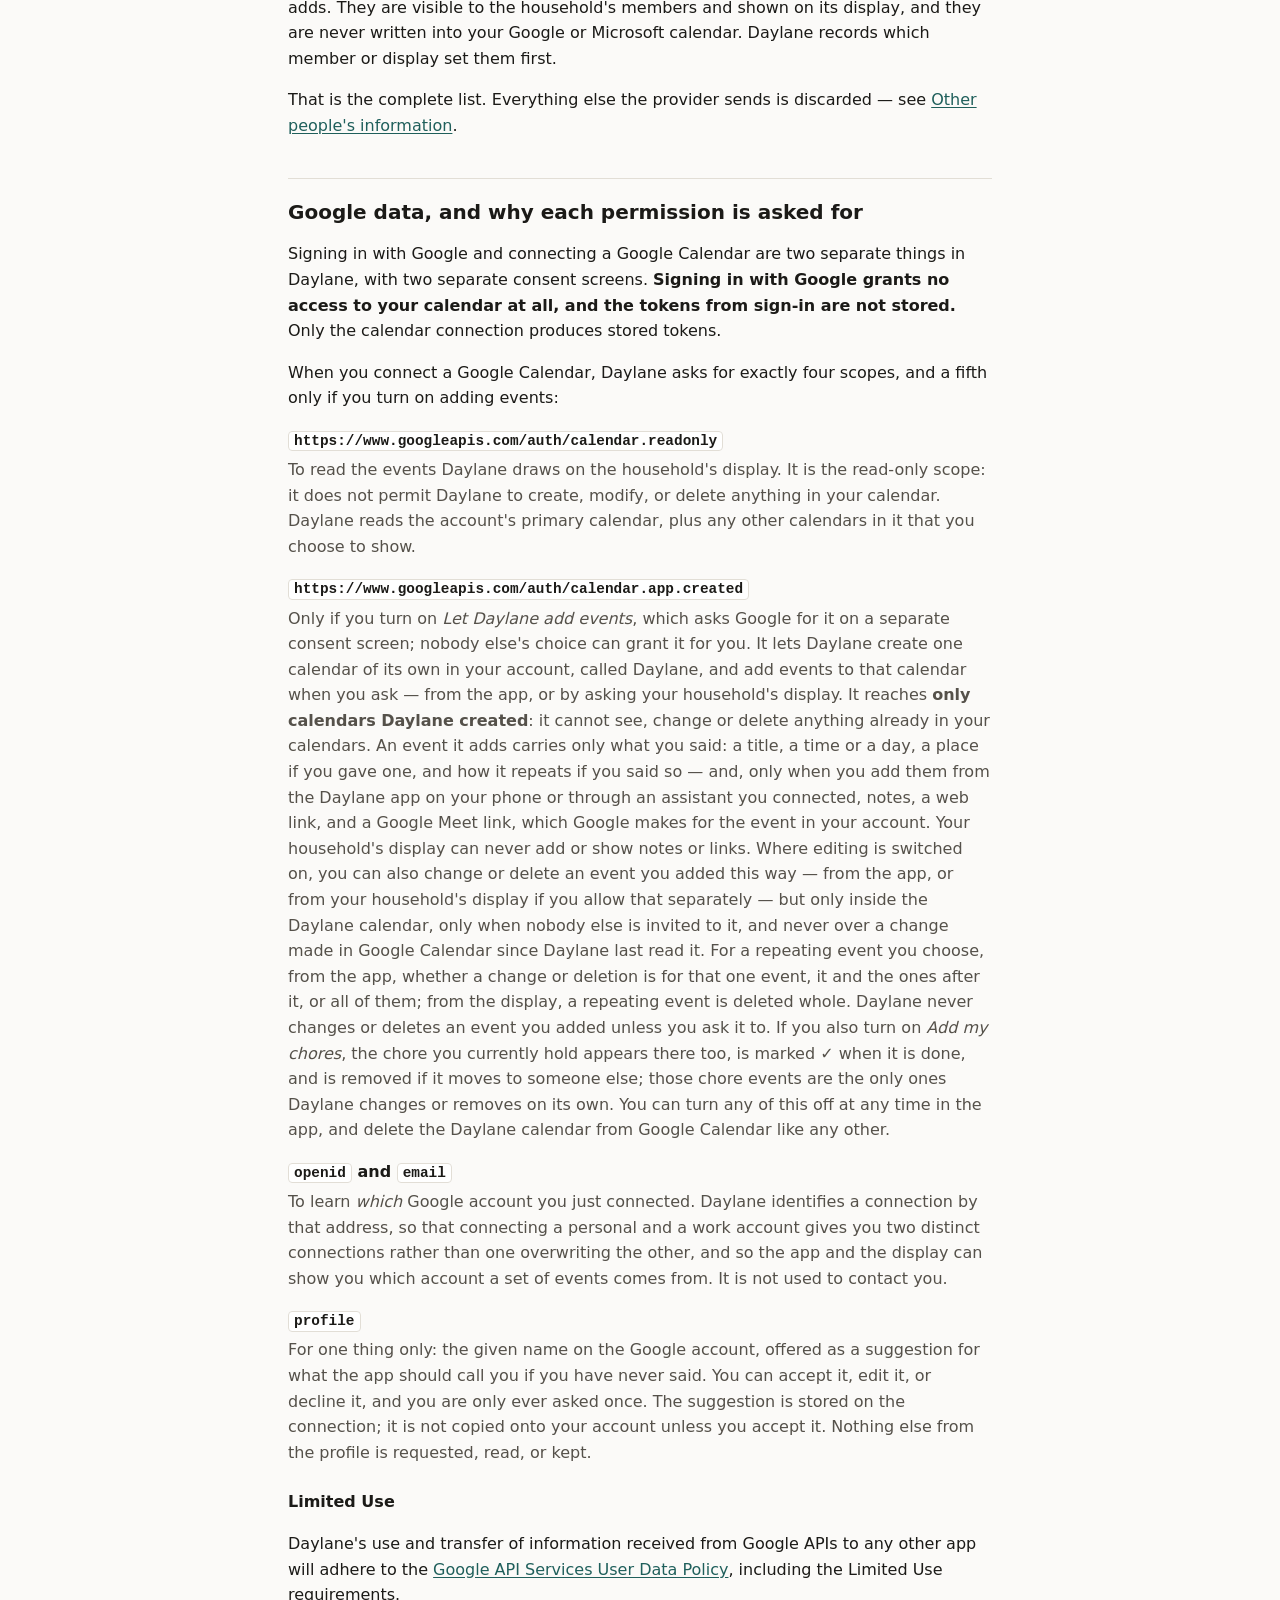
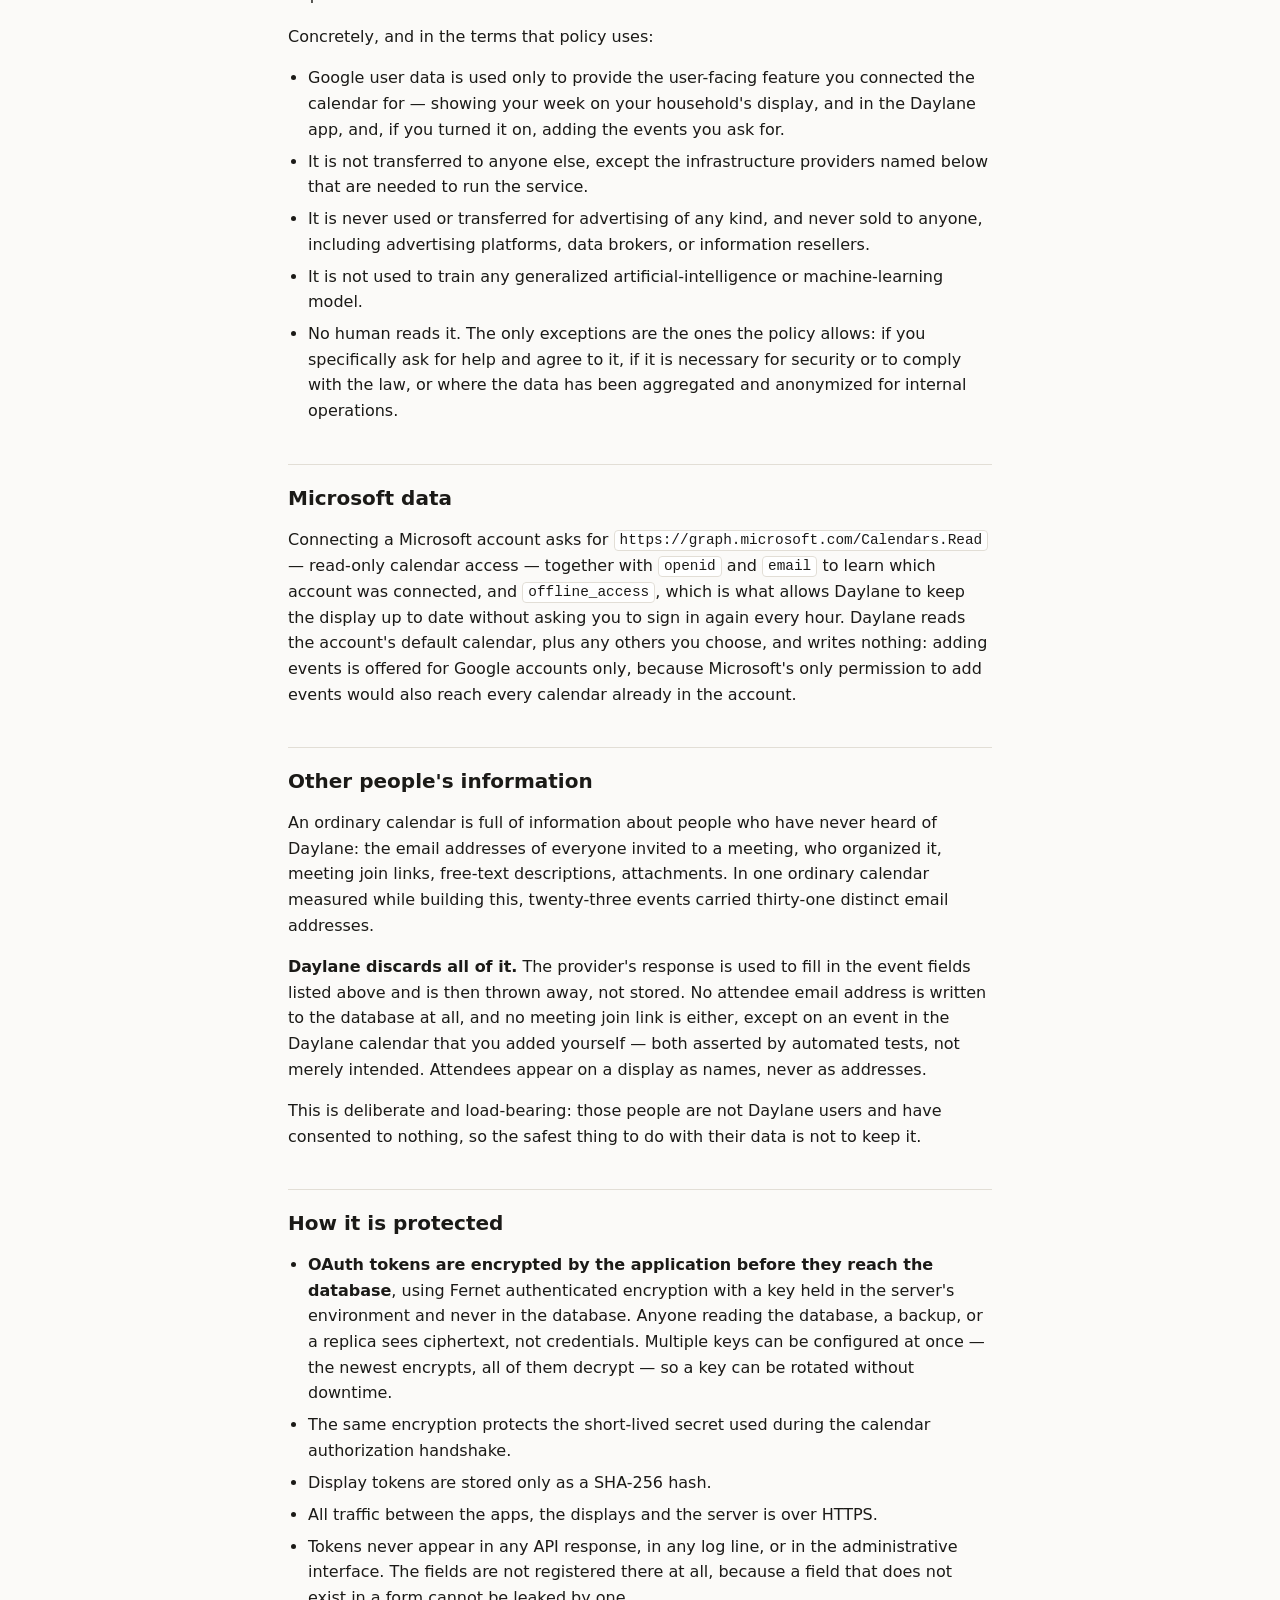
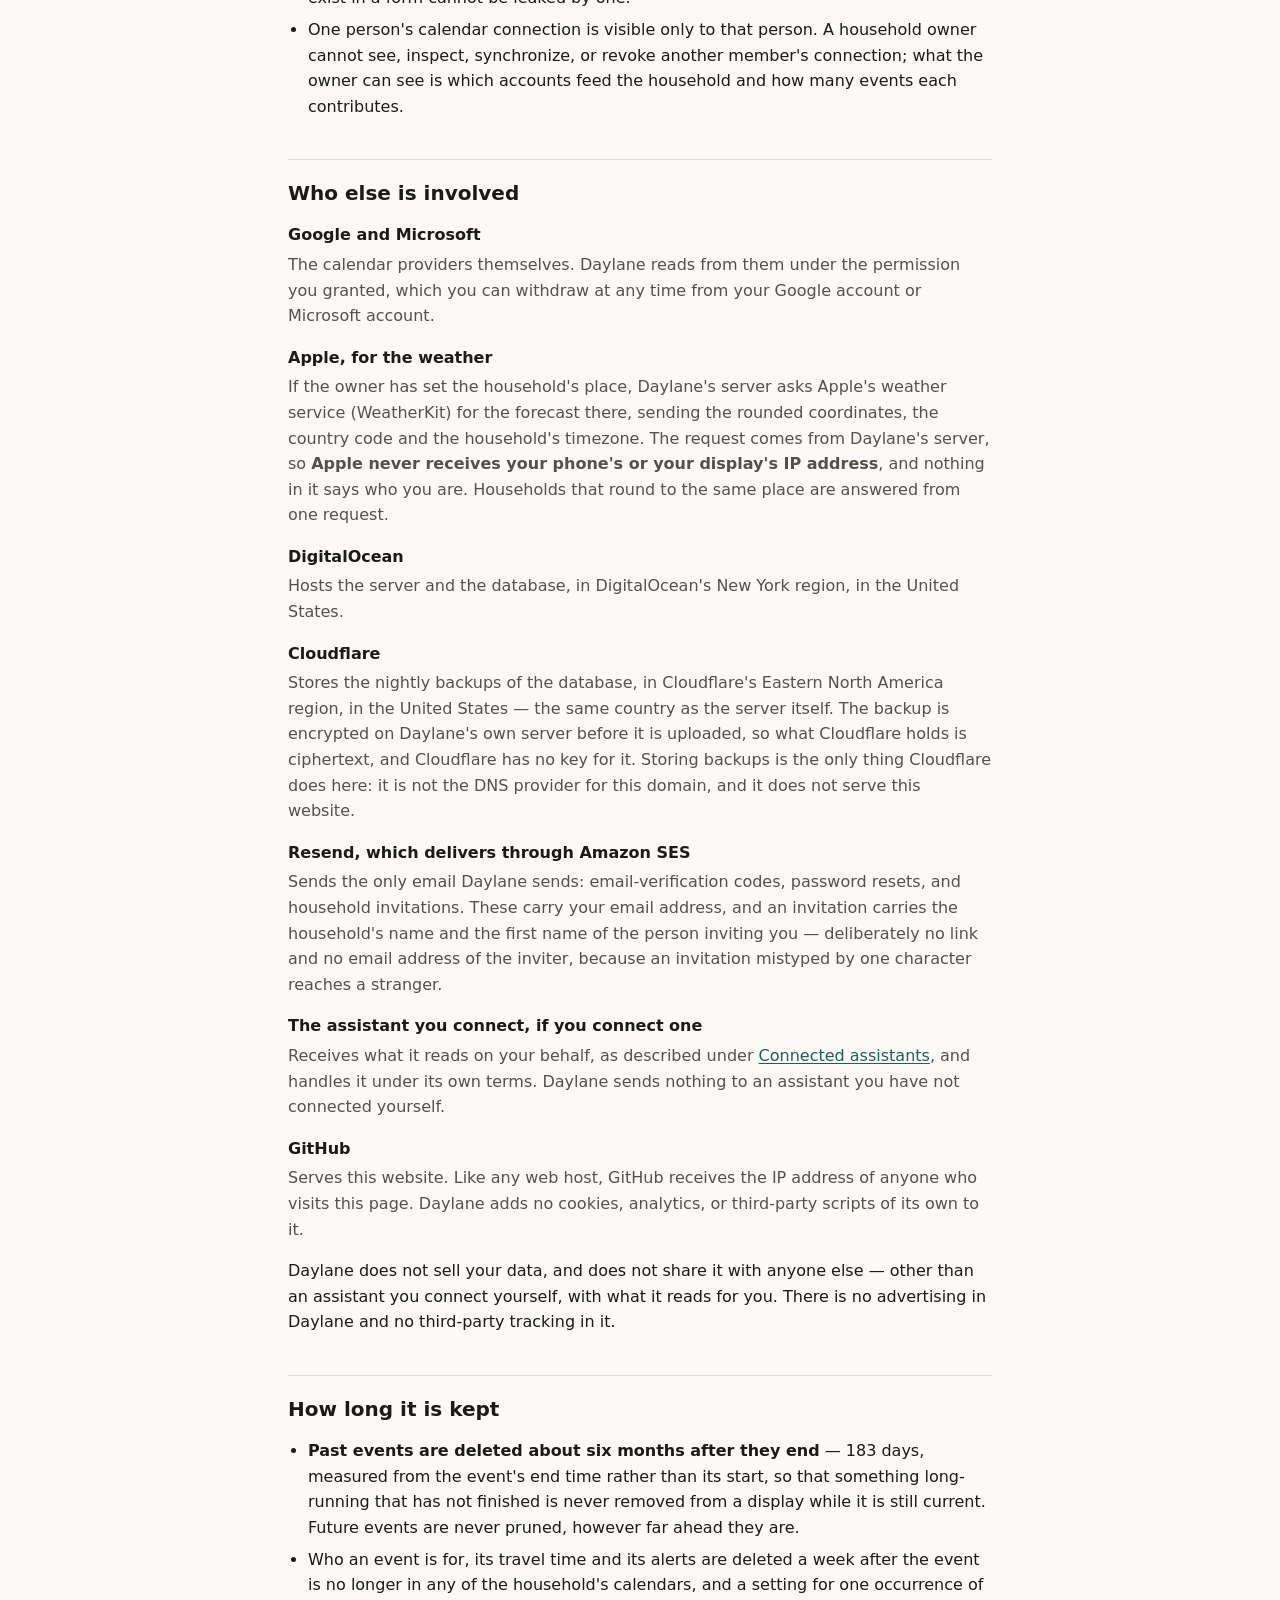
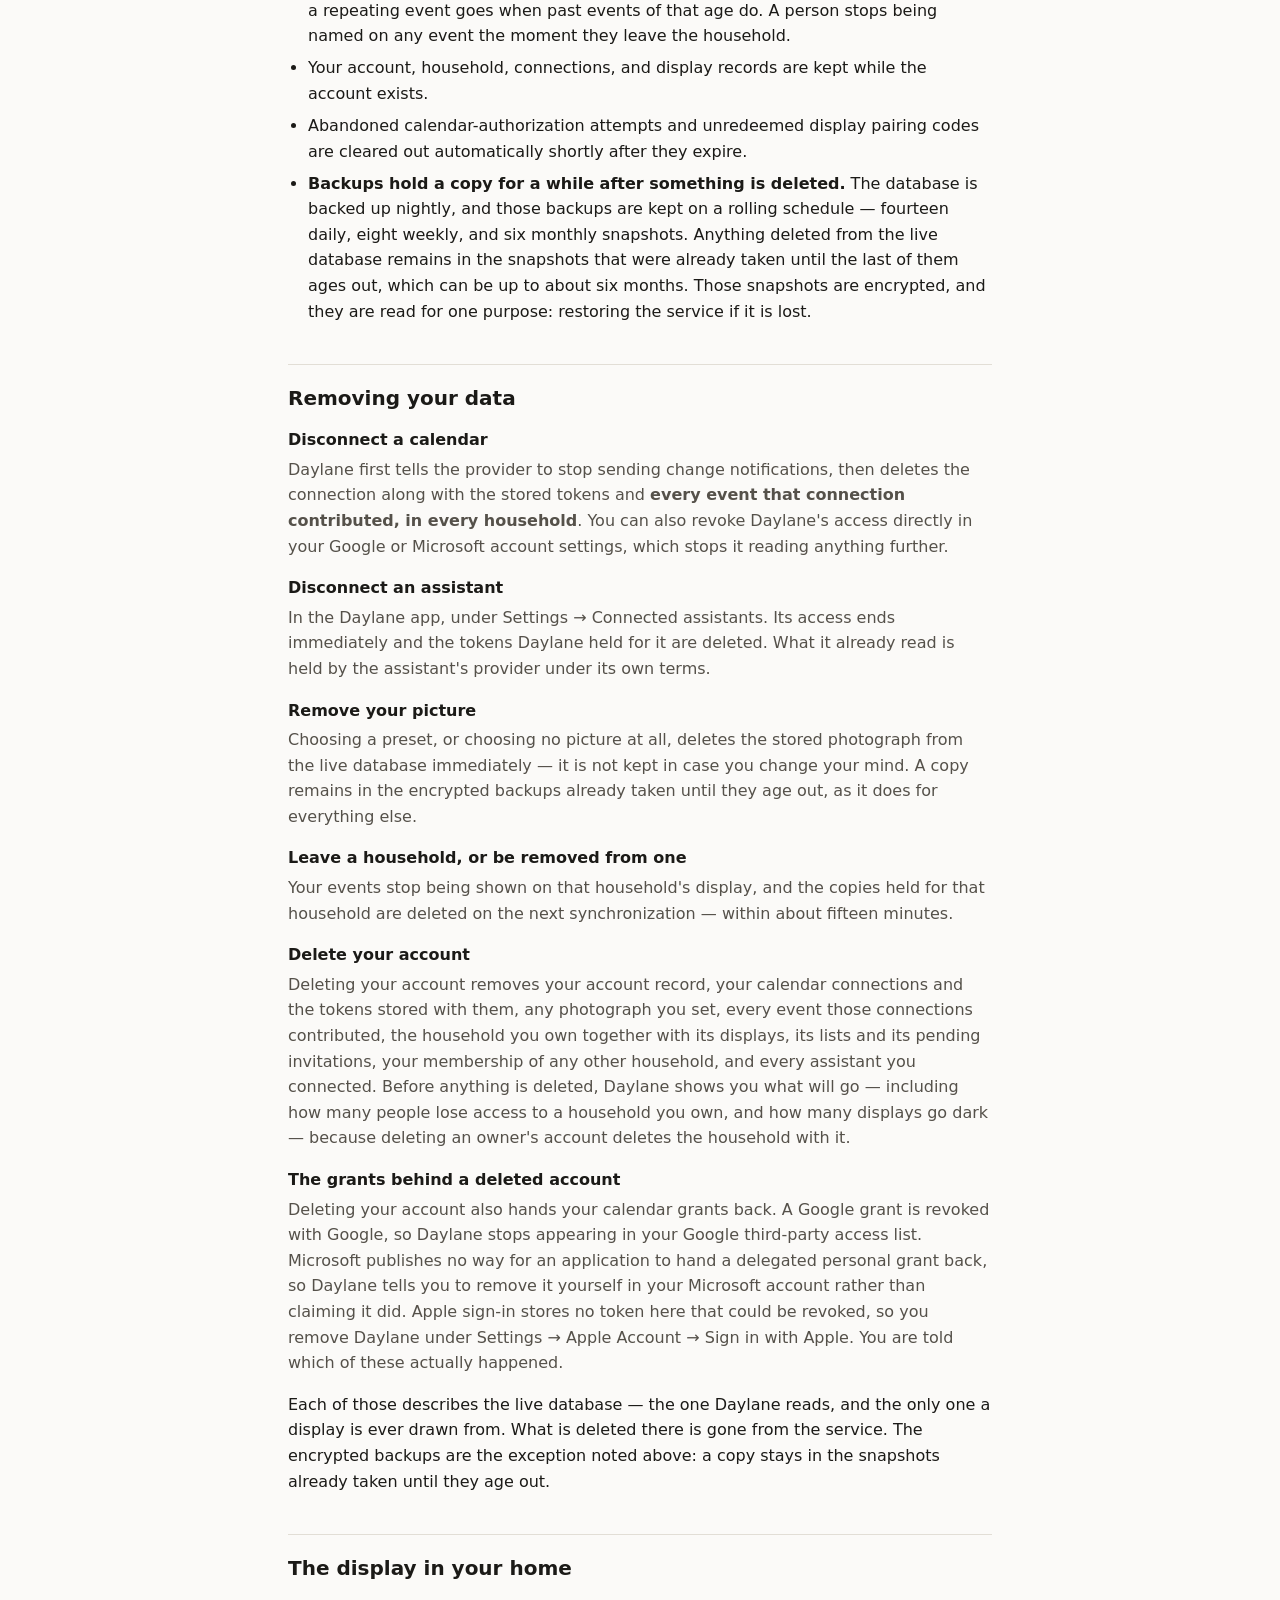
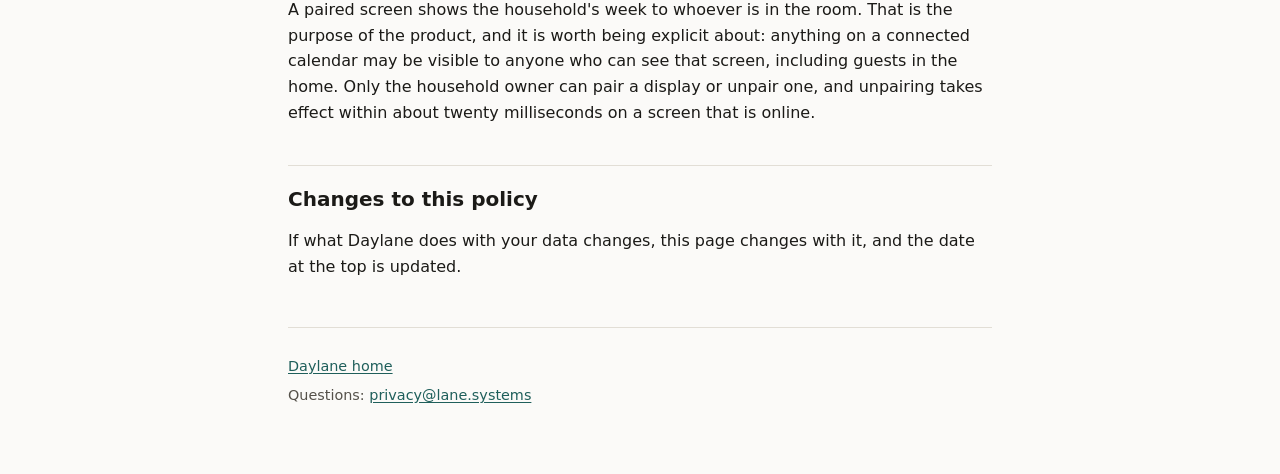
==== commit 54ef8bf1: "Merge branch 'privacy-notes-links'" ====
--- a/privacy/index.html
+++ b/privacy/index.html
@@ -11,7 +11,7 @@
 <main>
 
 <h1>Privacy Policy</h1>
-<p class="meta">Daylane · Last updated October 21, 2026</p>
+<p class="meta">Daylane · Last updated October 22, 2026</p>
 
 <p>Daylane shows a household's shared week on a screen in their home. To do
 that, it reads calendars that the people in that household connect themselves.
@@ -143,7 +143,9 @@
 conference attached to it, the <em>display names</em> of attendees, how many
 attendees there are, and the reminder time. For an event in the Daylane
 calendar only — one you added through Daylane — it also keeps the video-call
-join link and any web link attached to the event, with that link's title.</p>
+join link and any web link attached to the event, with that link's title, and
+shows them in the Daylane app on your household's phones, never on its
+display.</p>
 
 <p>Daylane also keeps two things about an event that no calendar holds:
 <strong>who in your household it is for, and how long it takes to get
@@ -182,12 +184,19 @@
 	asking your household's display. It reaches <strong>only calendars Daylane
 	created</strong>: it cannot see, change or delete anything already in your
 	calendars. An event it adds carries only what you said: a title, a time or
-	a day, a place if you gave one, and how it repeats if you said so. Where
+	a day, a place if you gave one, and how it repeats if you said so — and,
+	only when you add them from the Daylane app on your phone or through an
+	assistant you connected, notes, a web link, and a Google Meet link, which
+	Google makes for the event in your account. Your household's display can
+	never add or show notes or links. Where
 	editing is switched on, you can also change or delete an event you added
 	this way — from the app, or from your household's display if you allow
 	that separately — but only inside the Daylane calendar, only when nobody
 	else is invited to it, and never over a change made in Google Calendar since
-	Daylane last read it; a repeating event is deleted whole. Daylane never
+	Daylane last read it. For a repeating event you choose, from the app,
+	whether a change or deletion is for that one event, it and the ones after
+	it, or all of them; from the display, a repeating event is deleted whole.
+	Daylane never
 	changes or deletes an event you added unless you ask it to. If you also turn
 	on <em>Add my chores</em>, the chore you currently hold appears there too, is
 	marked ✓ when it is done, and is removed if it moves to someone else; those
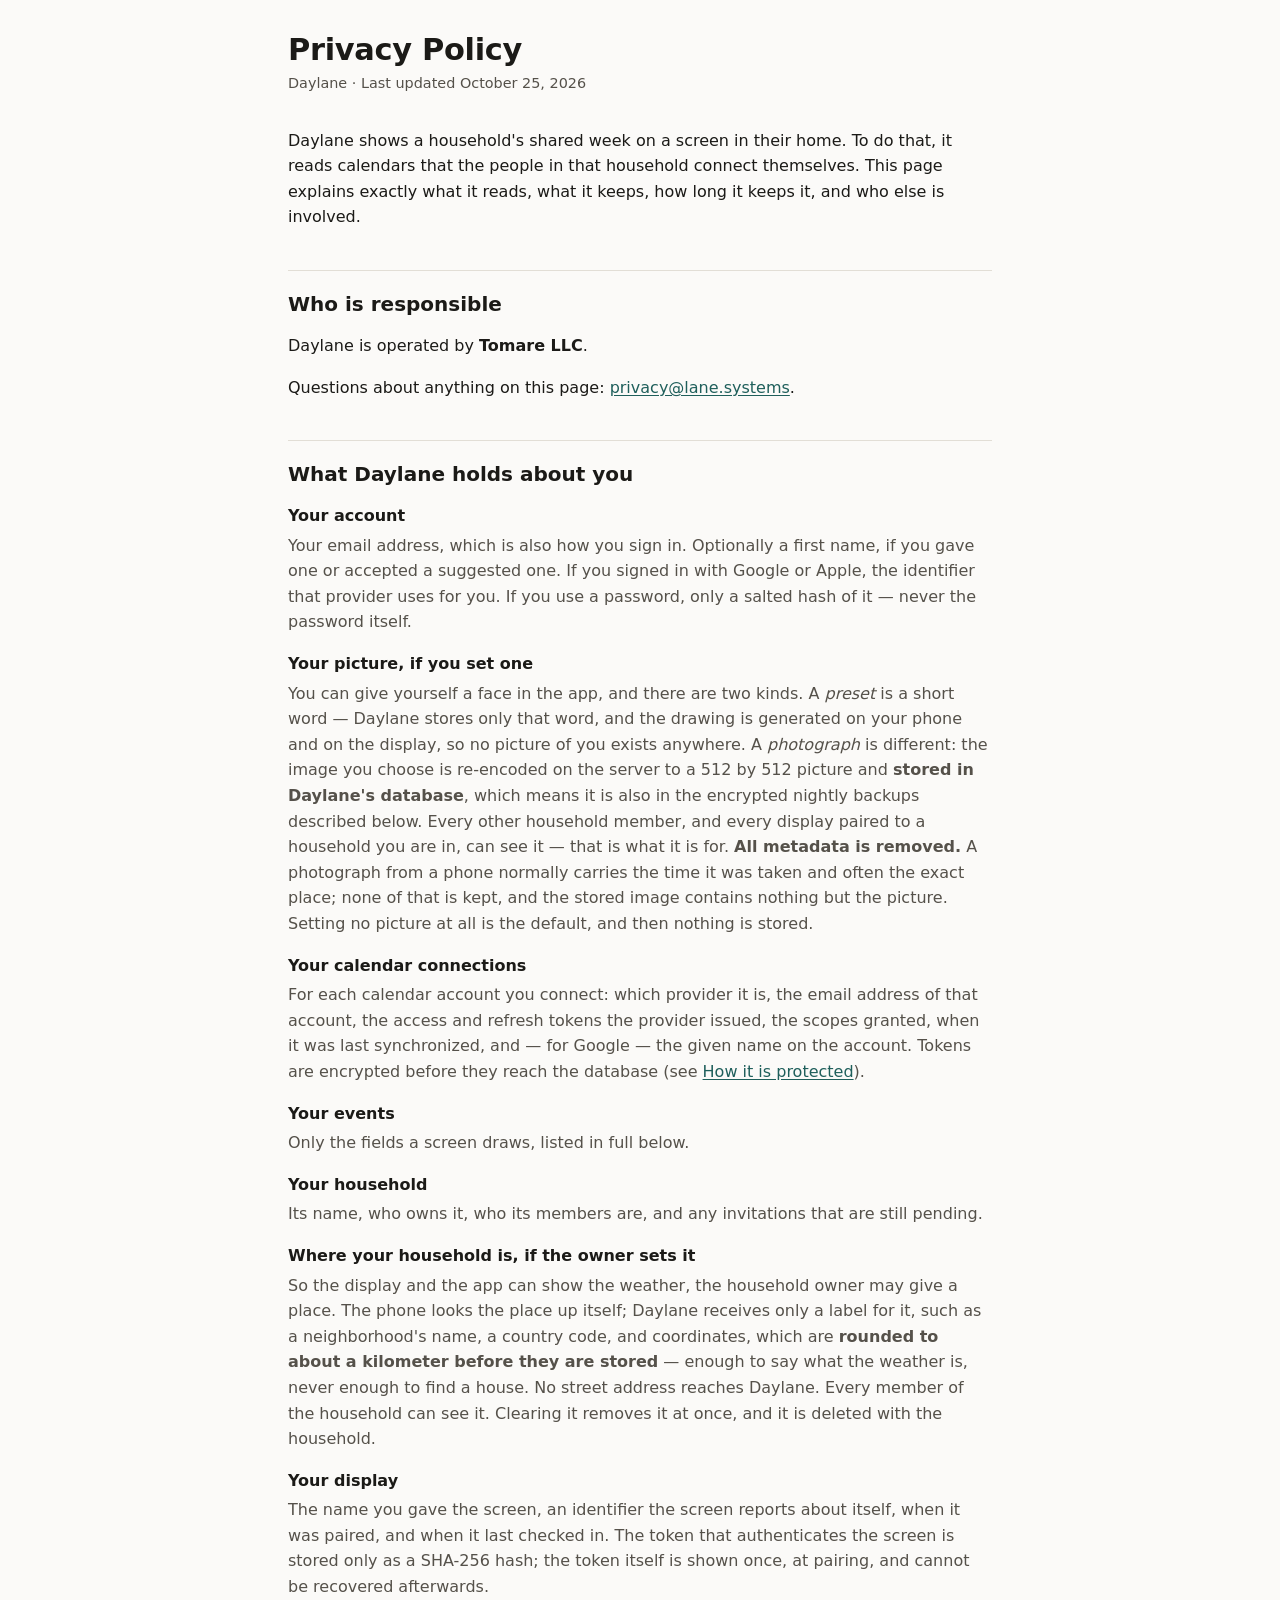
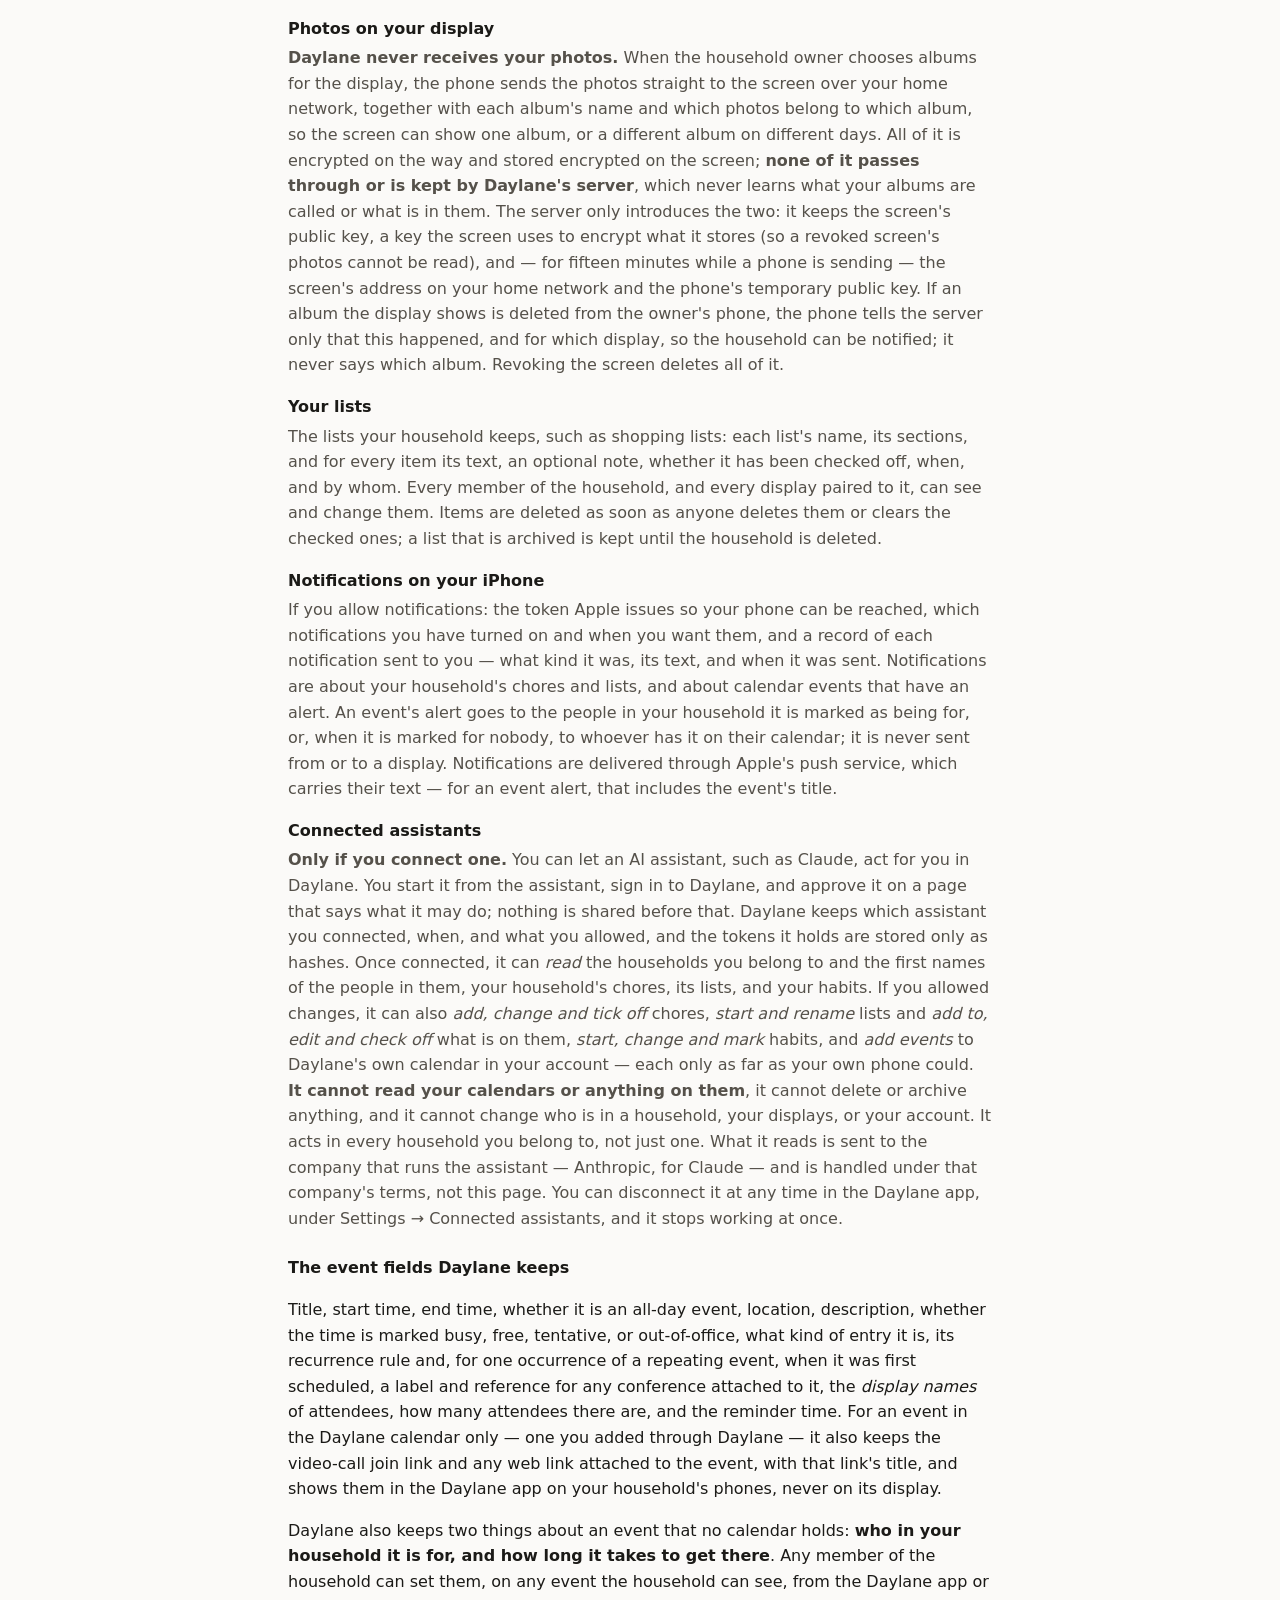
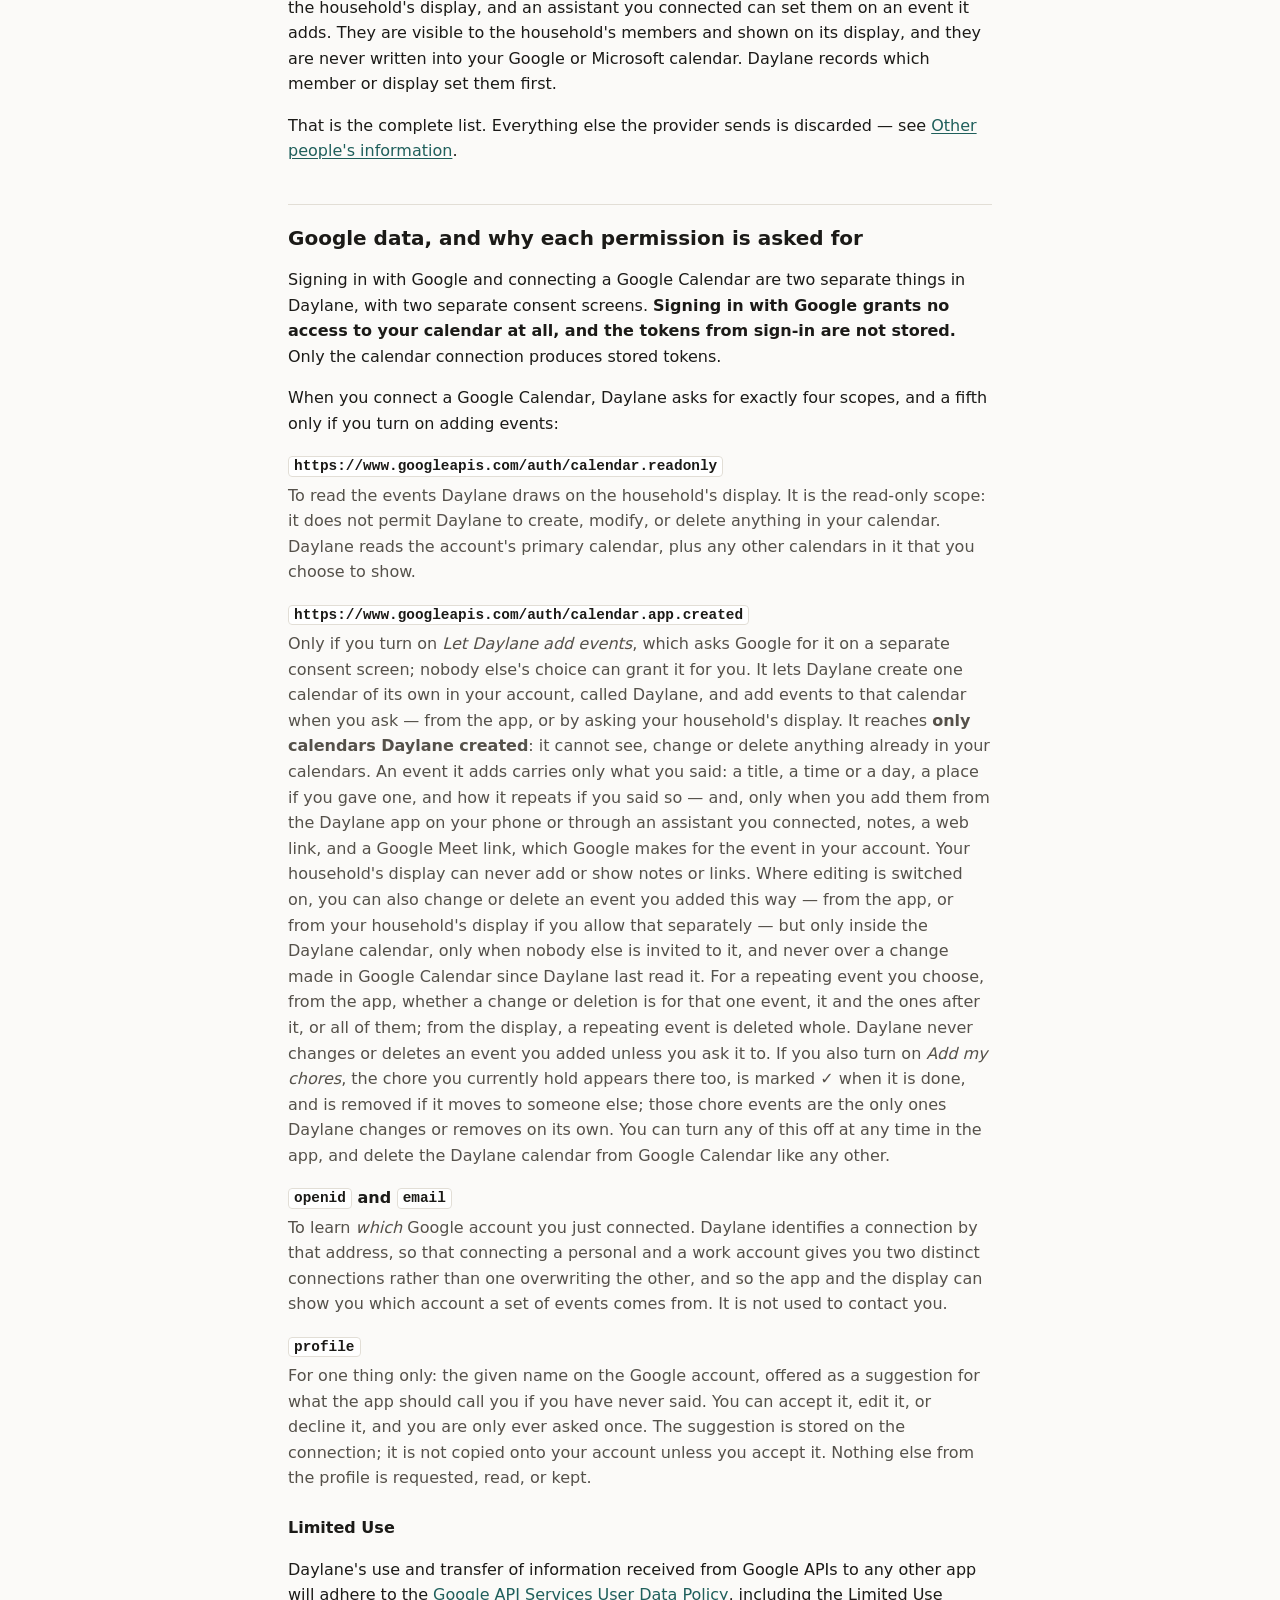
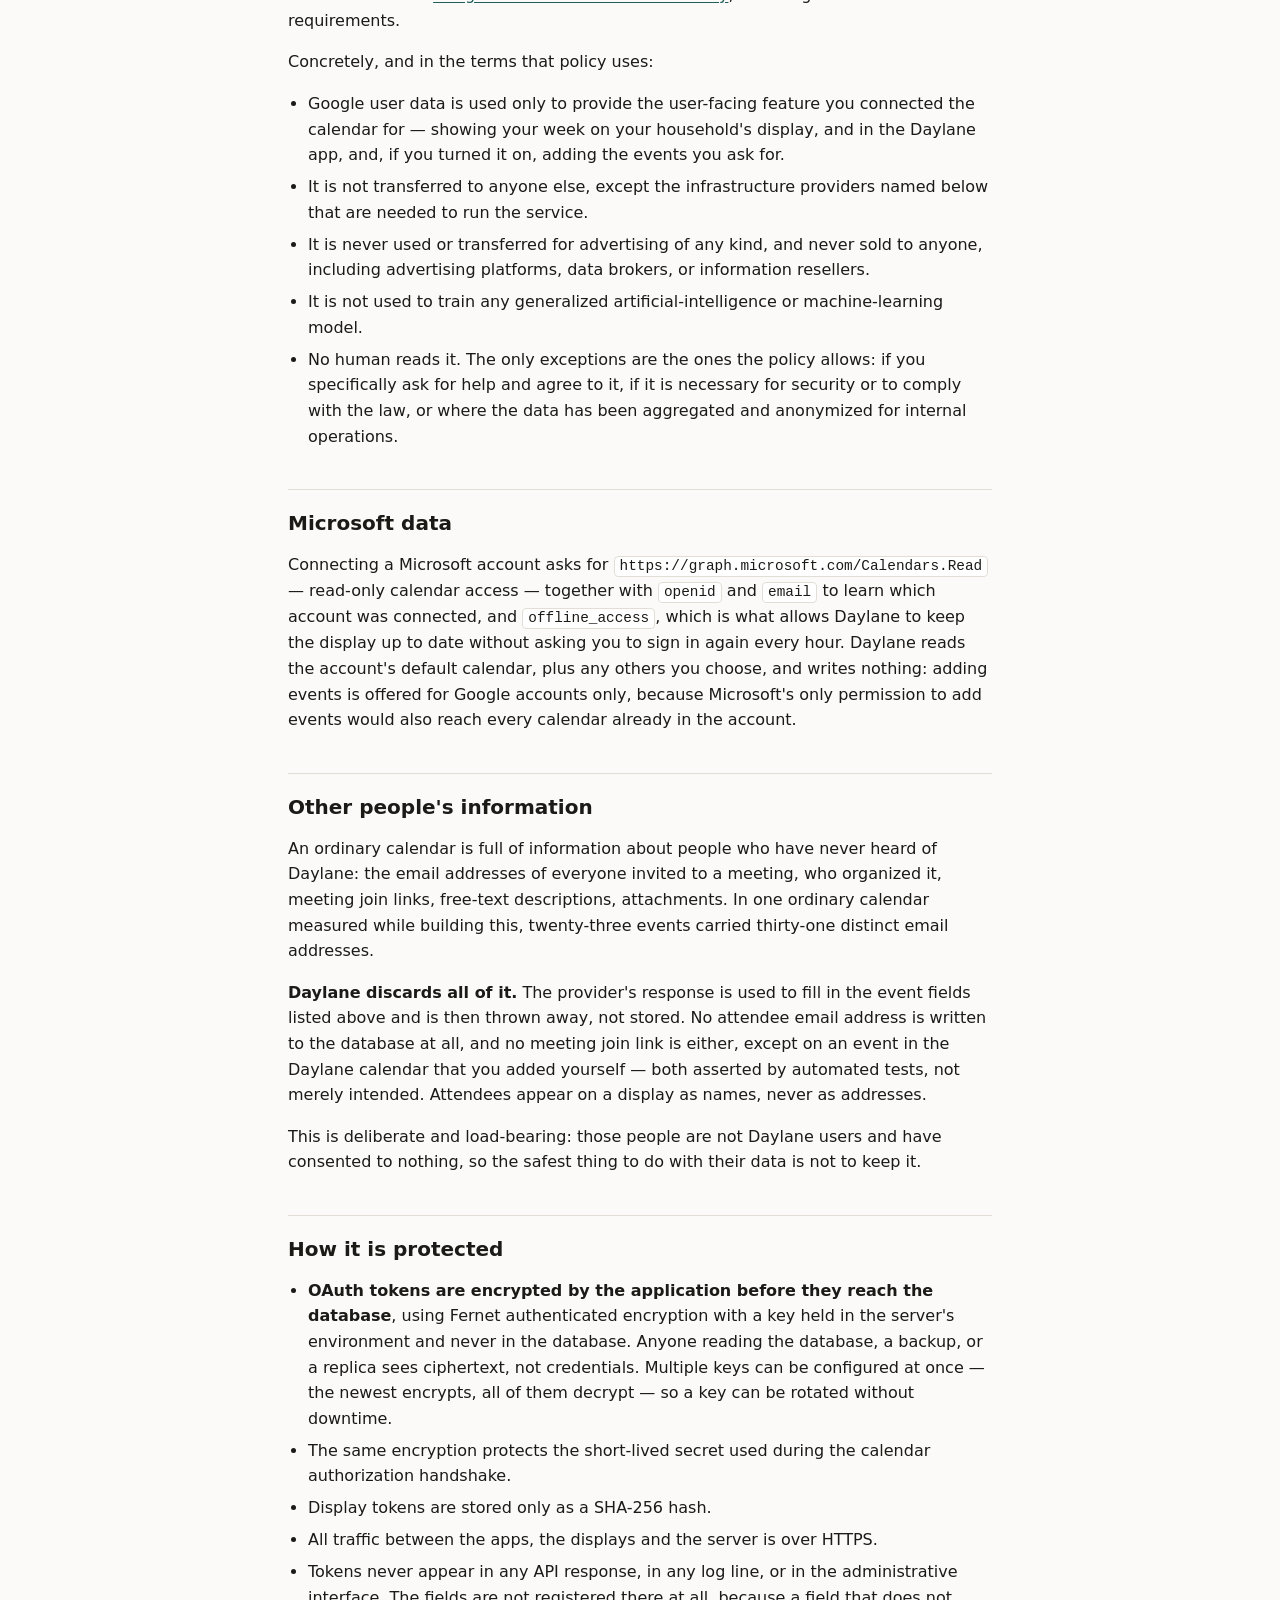
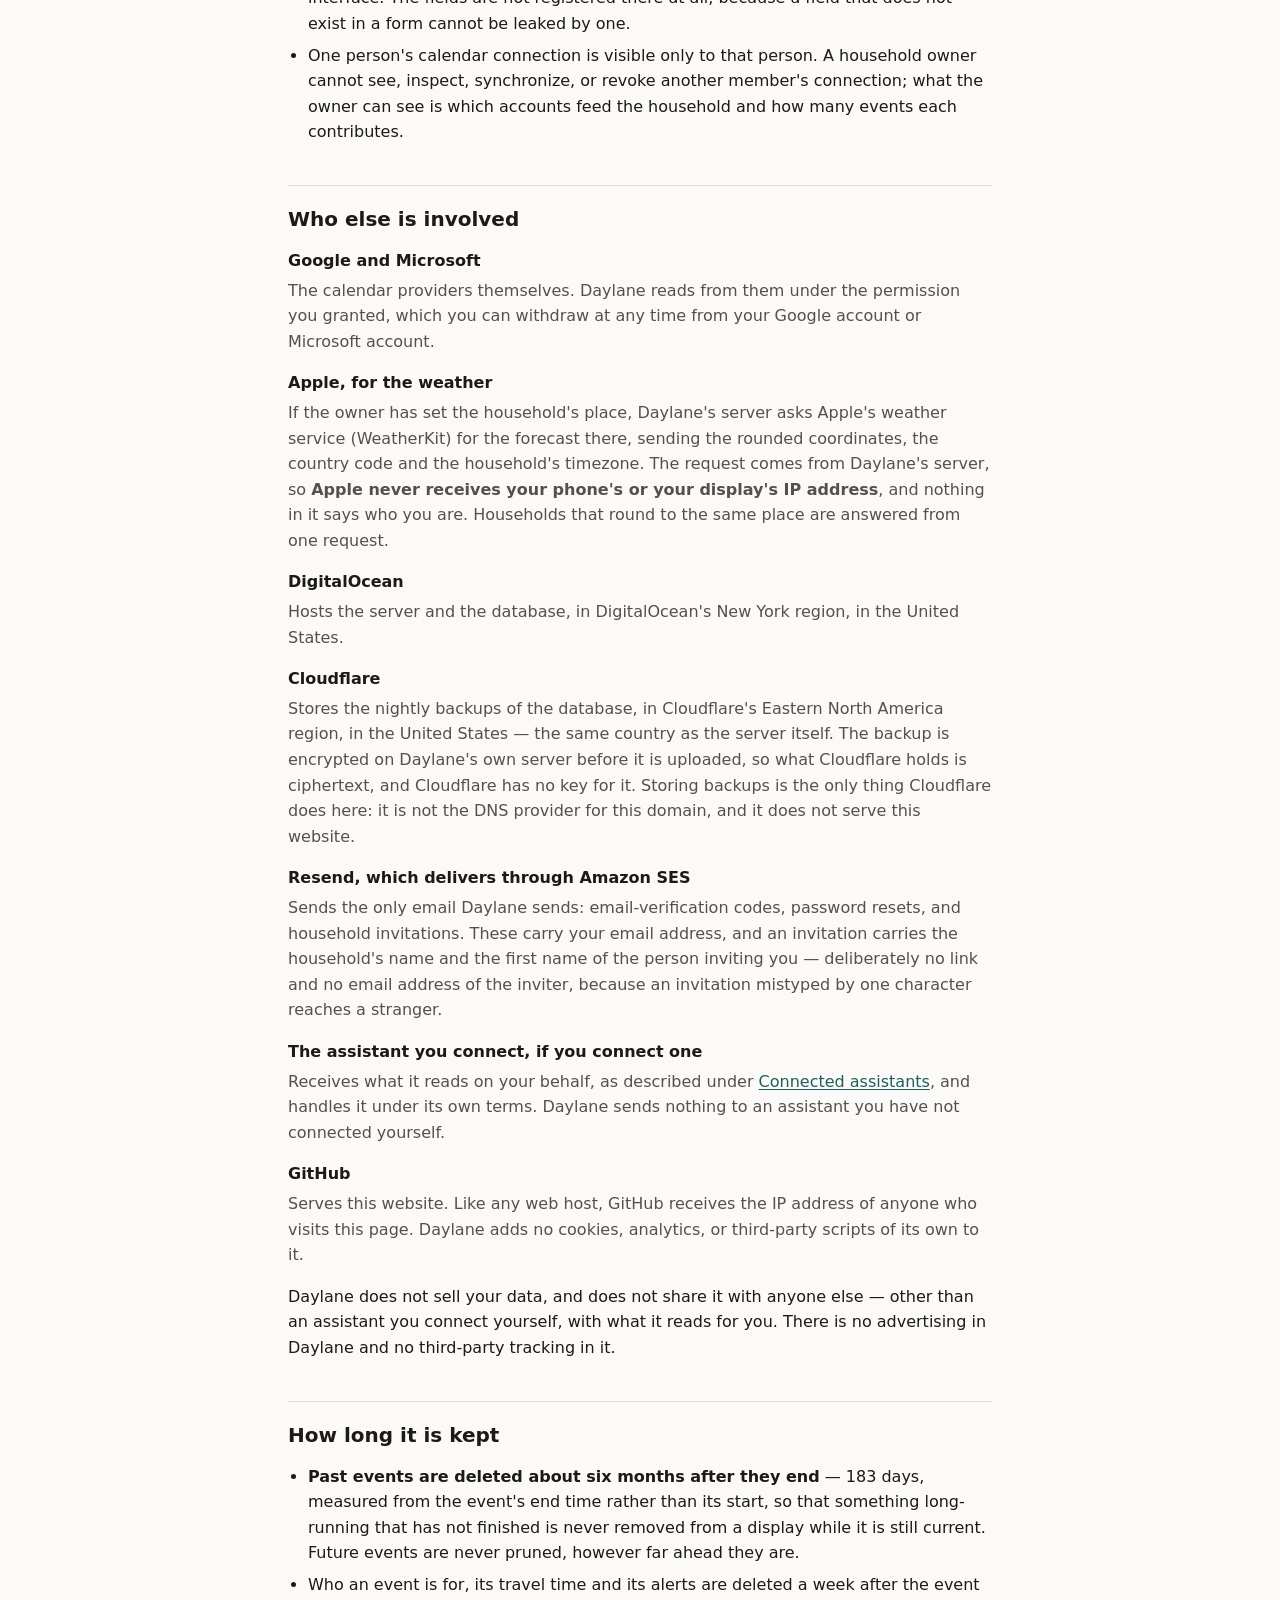
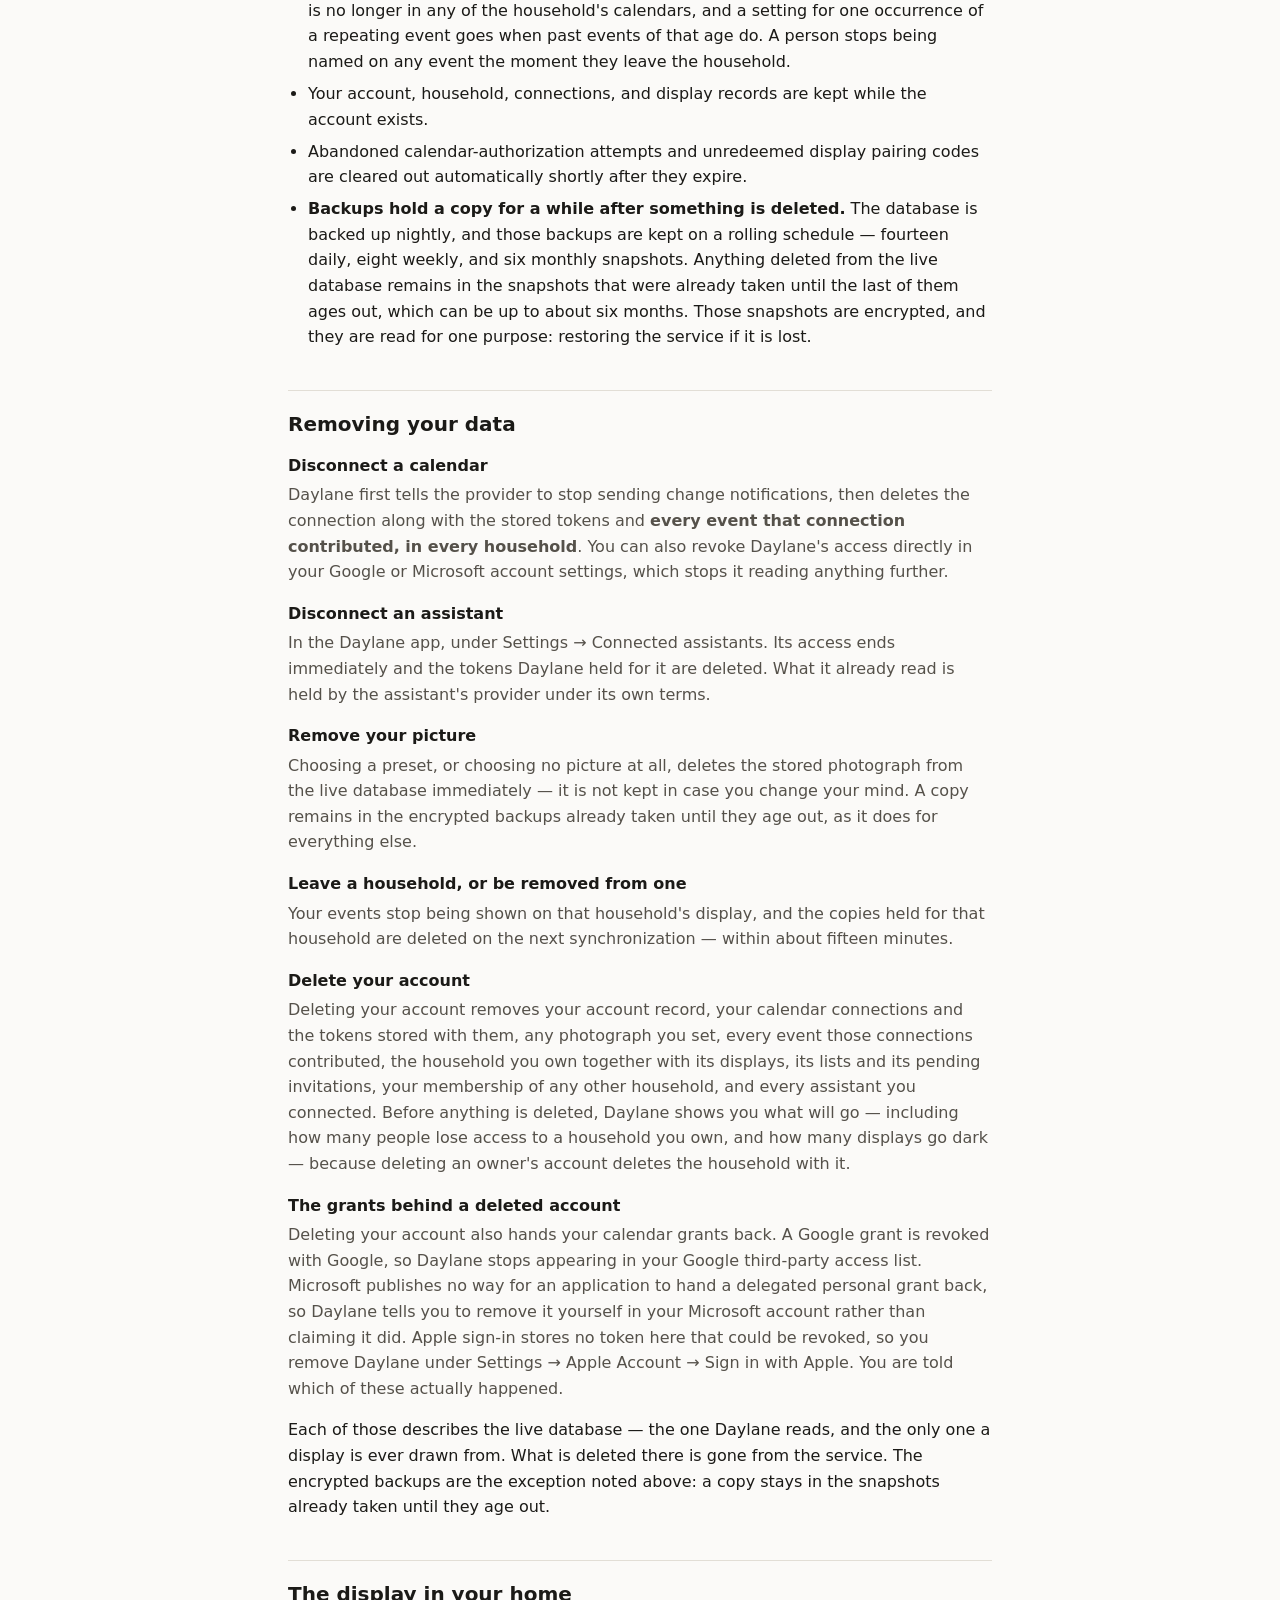
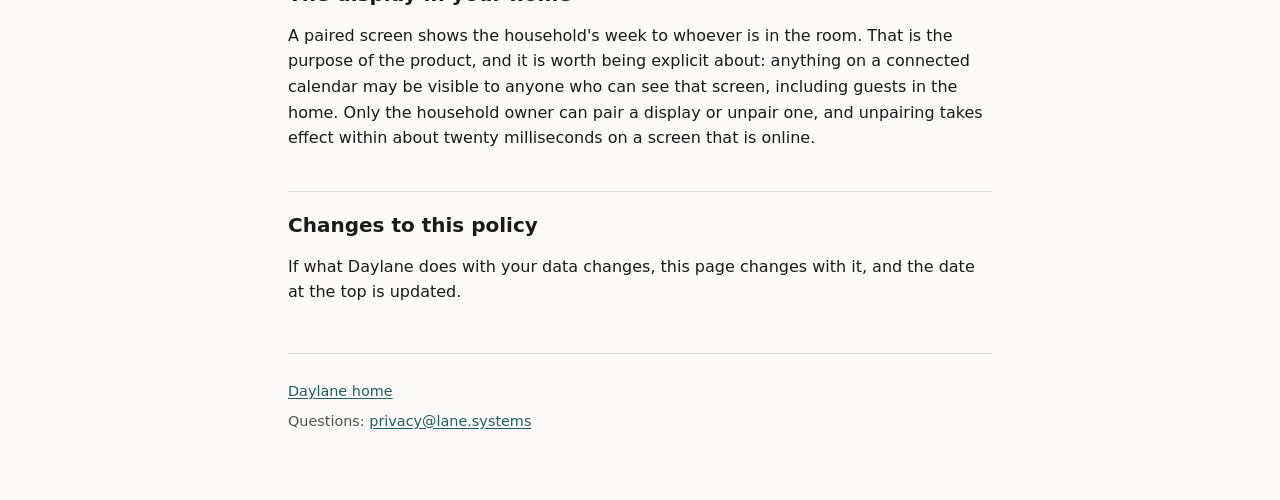
==== commit 6acea871: "Merge branch 'privacy-assistant-shaping'" ====
--- a/privacy/index.html
+++ b/privacy/index.html
@@ -11,7 +11,7 @@
 <main>
 
 <h1>Privacy Policy</h1>
-<p class="meta">Daylane · Last updated October 22, 2026</p>
+<p class="meta">Daylane · Last updated October 25, 2026</p>
 
 <p>Daylane shows a household's shared week on a screen in their home. To do
 that, it reads calendars that the people in that household connect themselves.
@@ -122,11 +122,13 @@
 	what you allowed, and the tokens it holds are stored only as hashes. Once
 	connected, it can <em>read</em> the households you belong to and the first
 	names of the people in them, your household's chores, its lists, and your
-	habits. If you allowed changes, it can also <em>tick off</em> chores,
-	<em>add to and check off</em> list items, <em>mark</em> habit days, and
-	<em>add events</em> to Daylane's own calendar in your account. <strong>It
-	cannot read your calendars or anything on them</strong>, and it cannot
-	change who is in a household, your displays, or your account. It acts in
+	habits. If you allowed changes, it can also <em>add, change and tick
+	off</em> chores, <em>start and rename</em> lists and <em>add to, edit and
+	check off</em> what is on them, <em>start, change and mark</em> habits, and
+	<em>add events</em> to Daylane's own calendar in your account — each only
+	as far as your own phone could. <strong>It cannot read your calendars or
+	anything on them</strong>, it cannot delete or archive anything, and it
+	cannot change who is in a household, your displays, or your account. It acts in
 	every household you belong to, not just one. What it reads is sent to the
 	company that runs the assistant — Anthropic, for Claude — and is handled
 	under that company's terms, not this page. You can disconnect it at any time
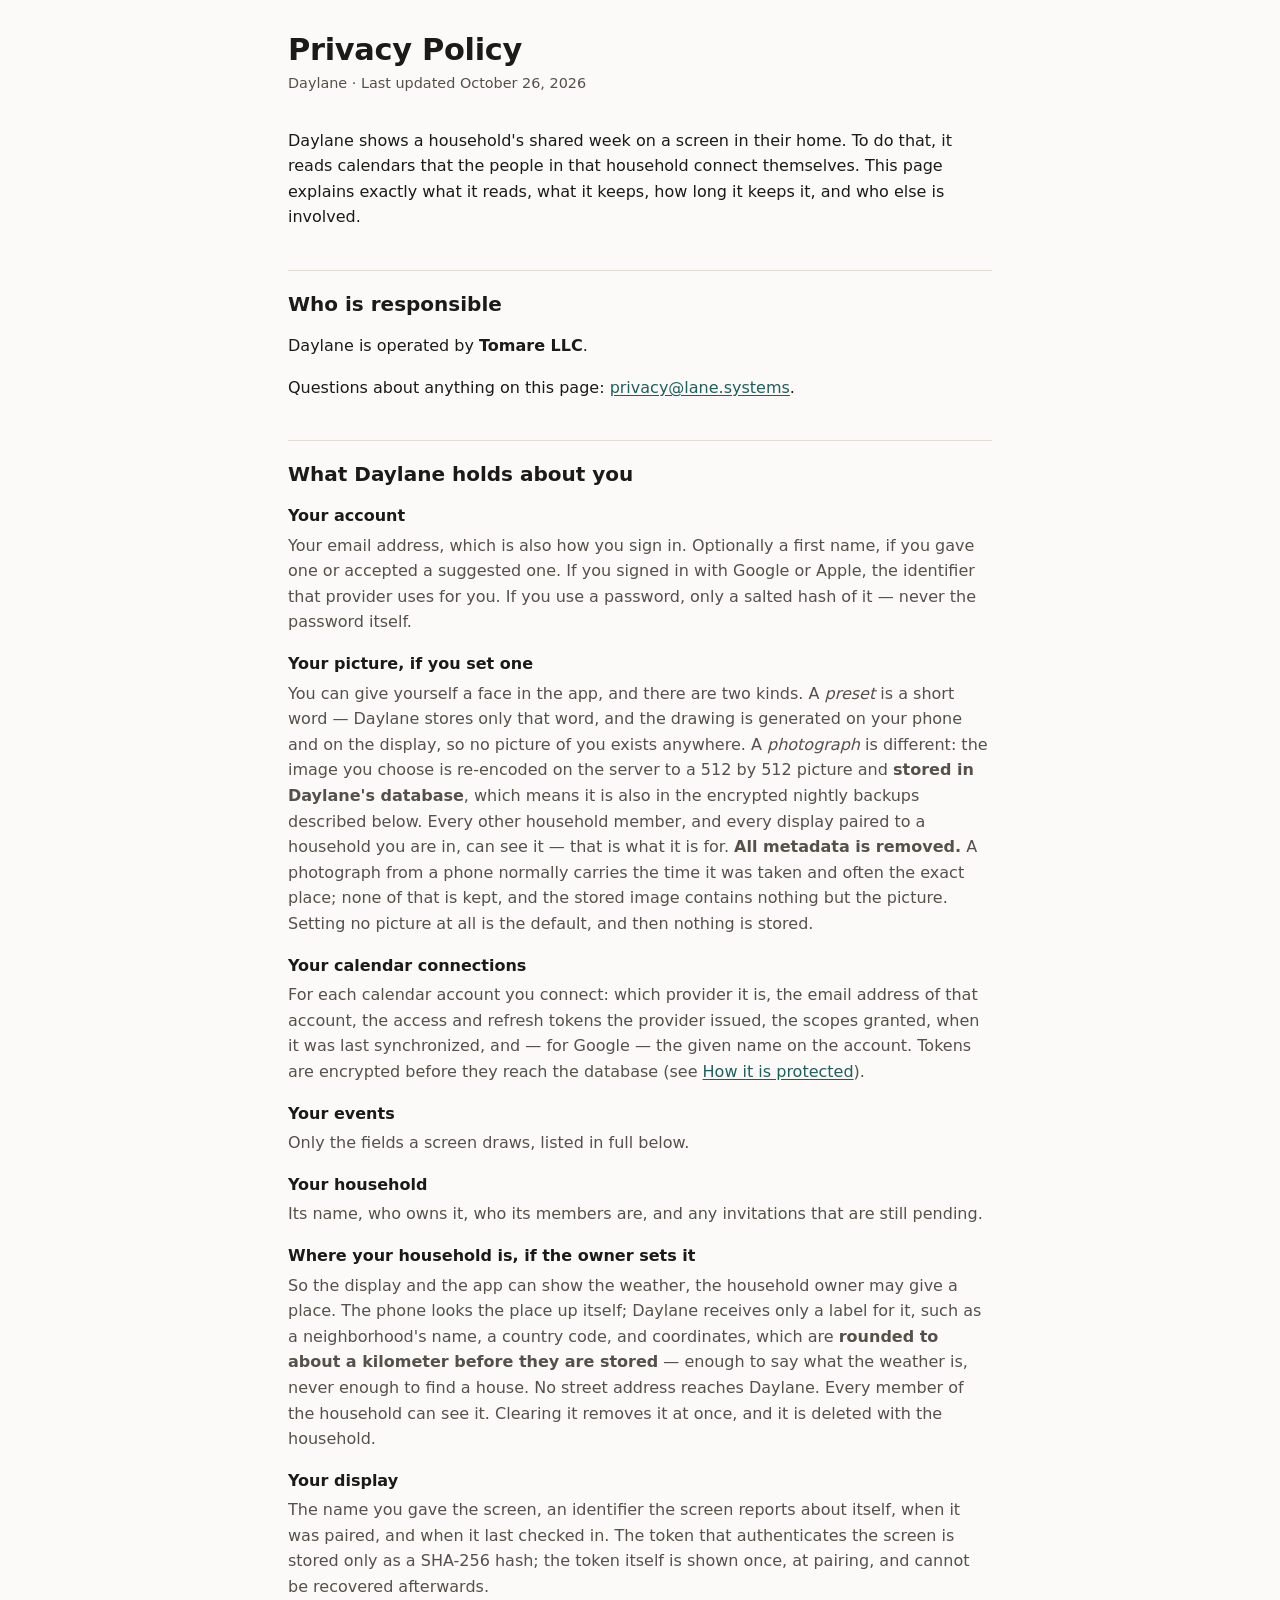
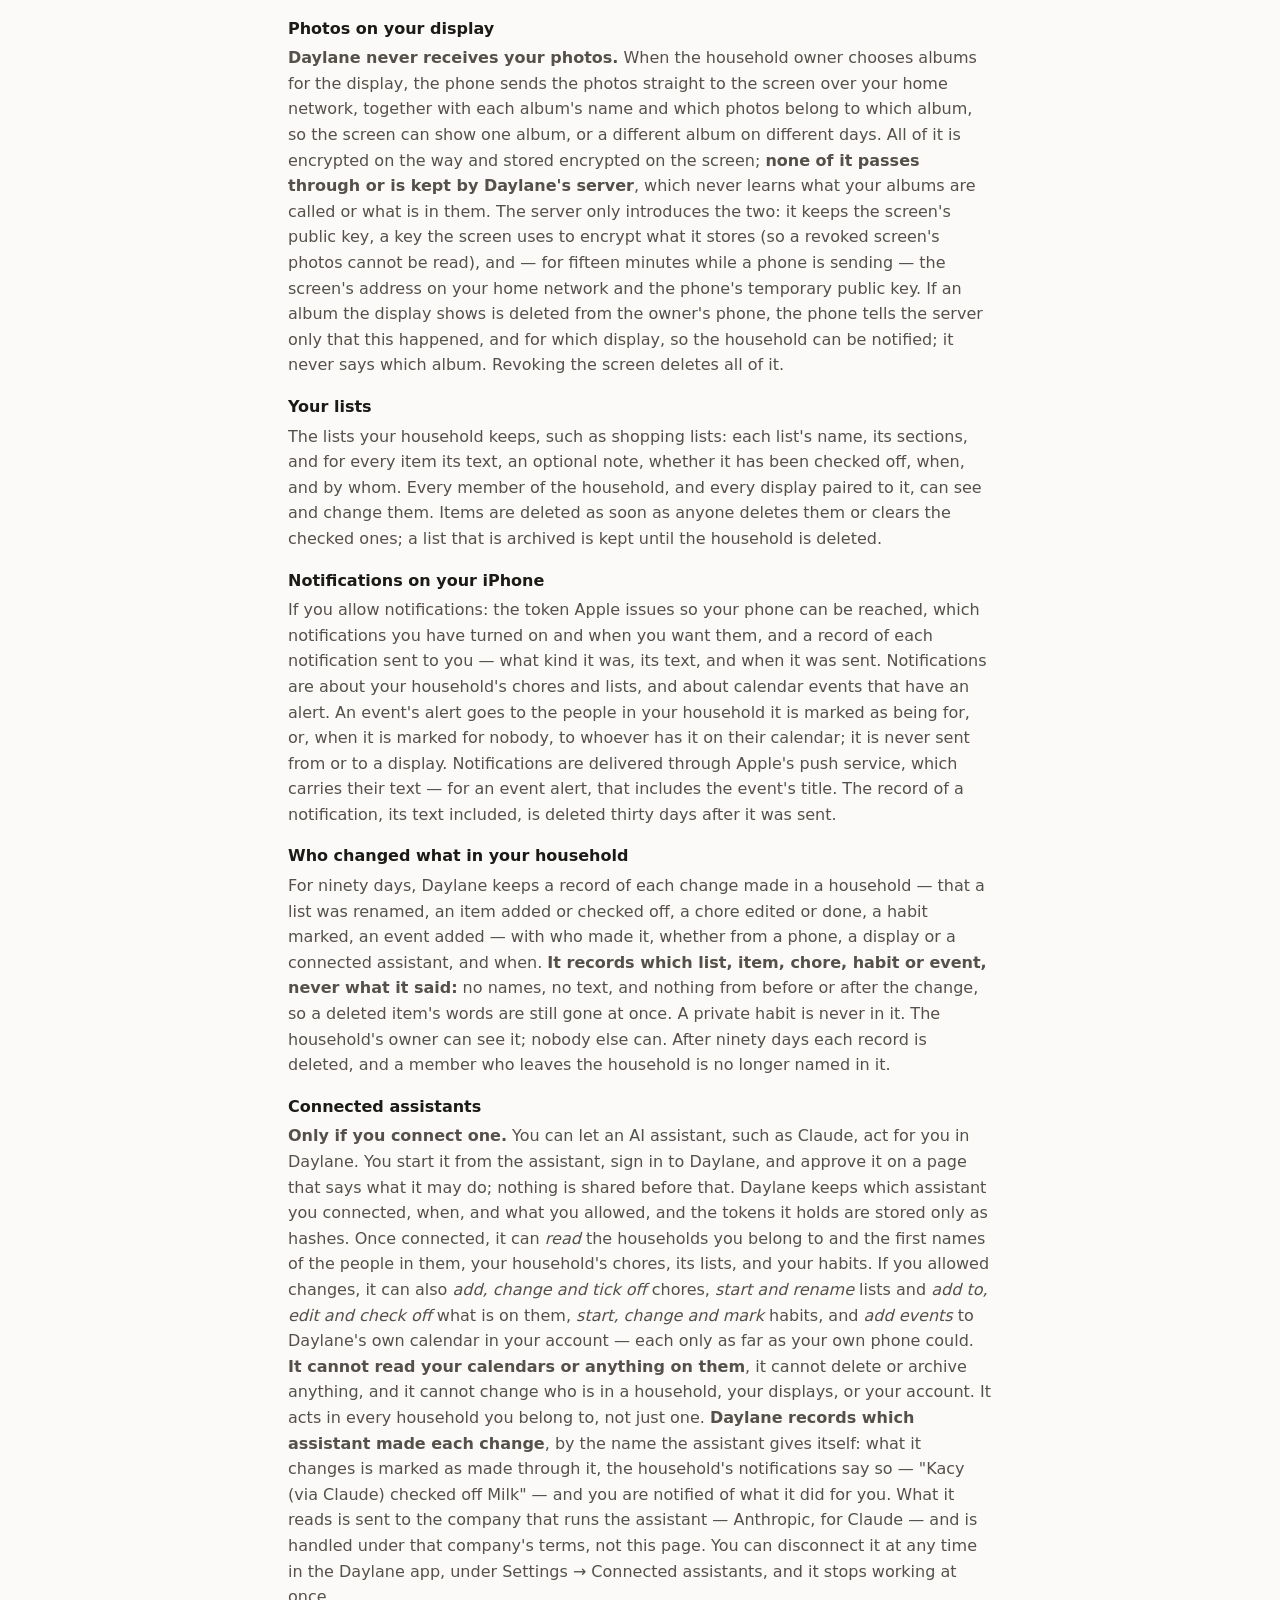
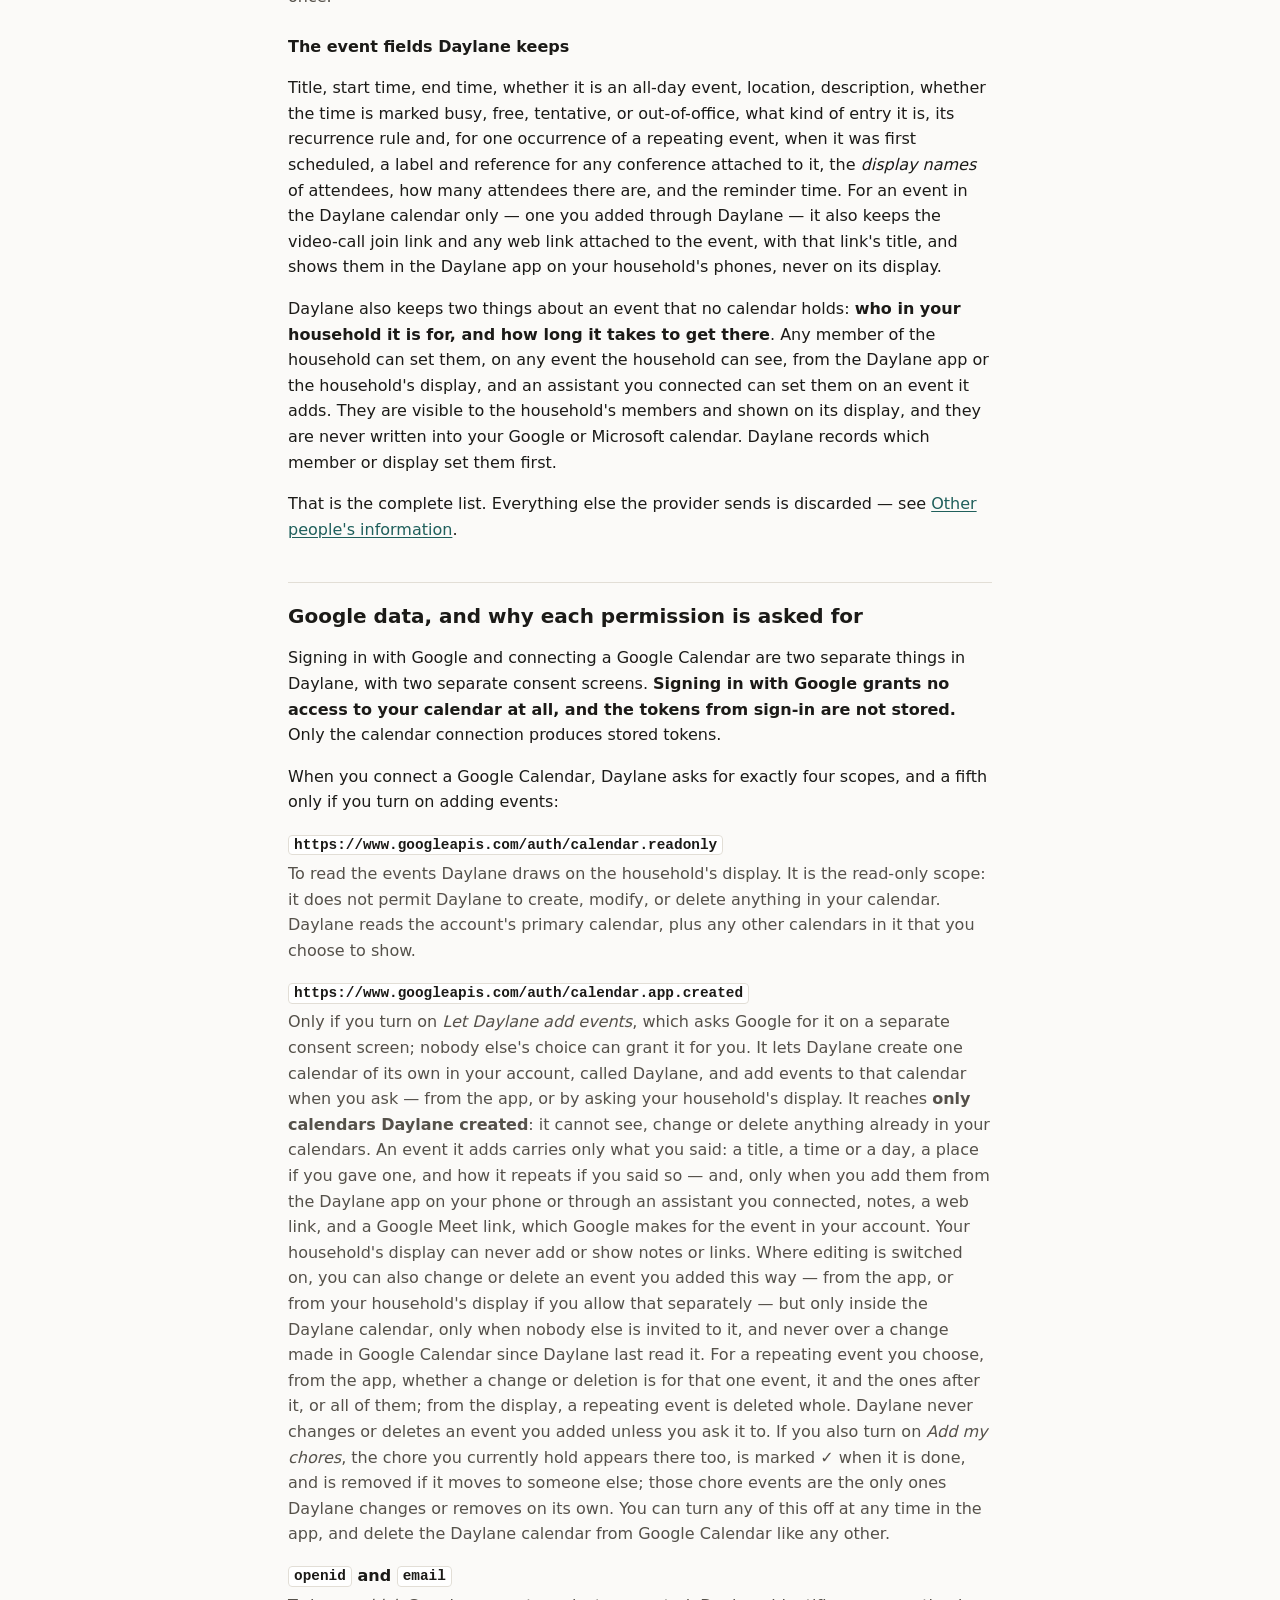
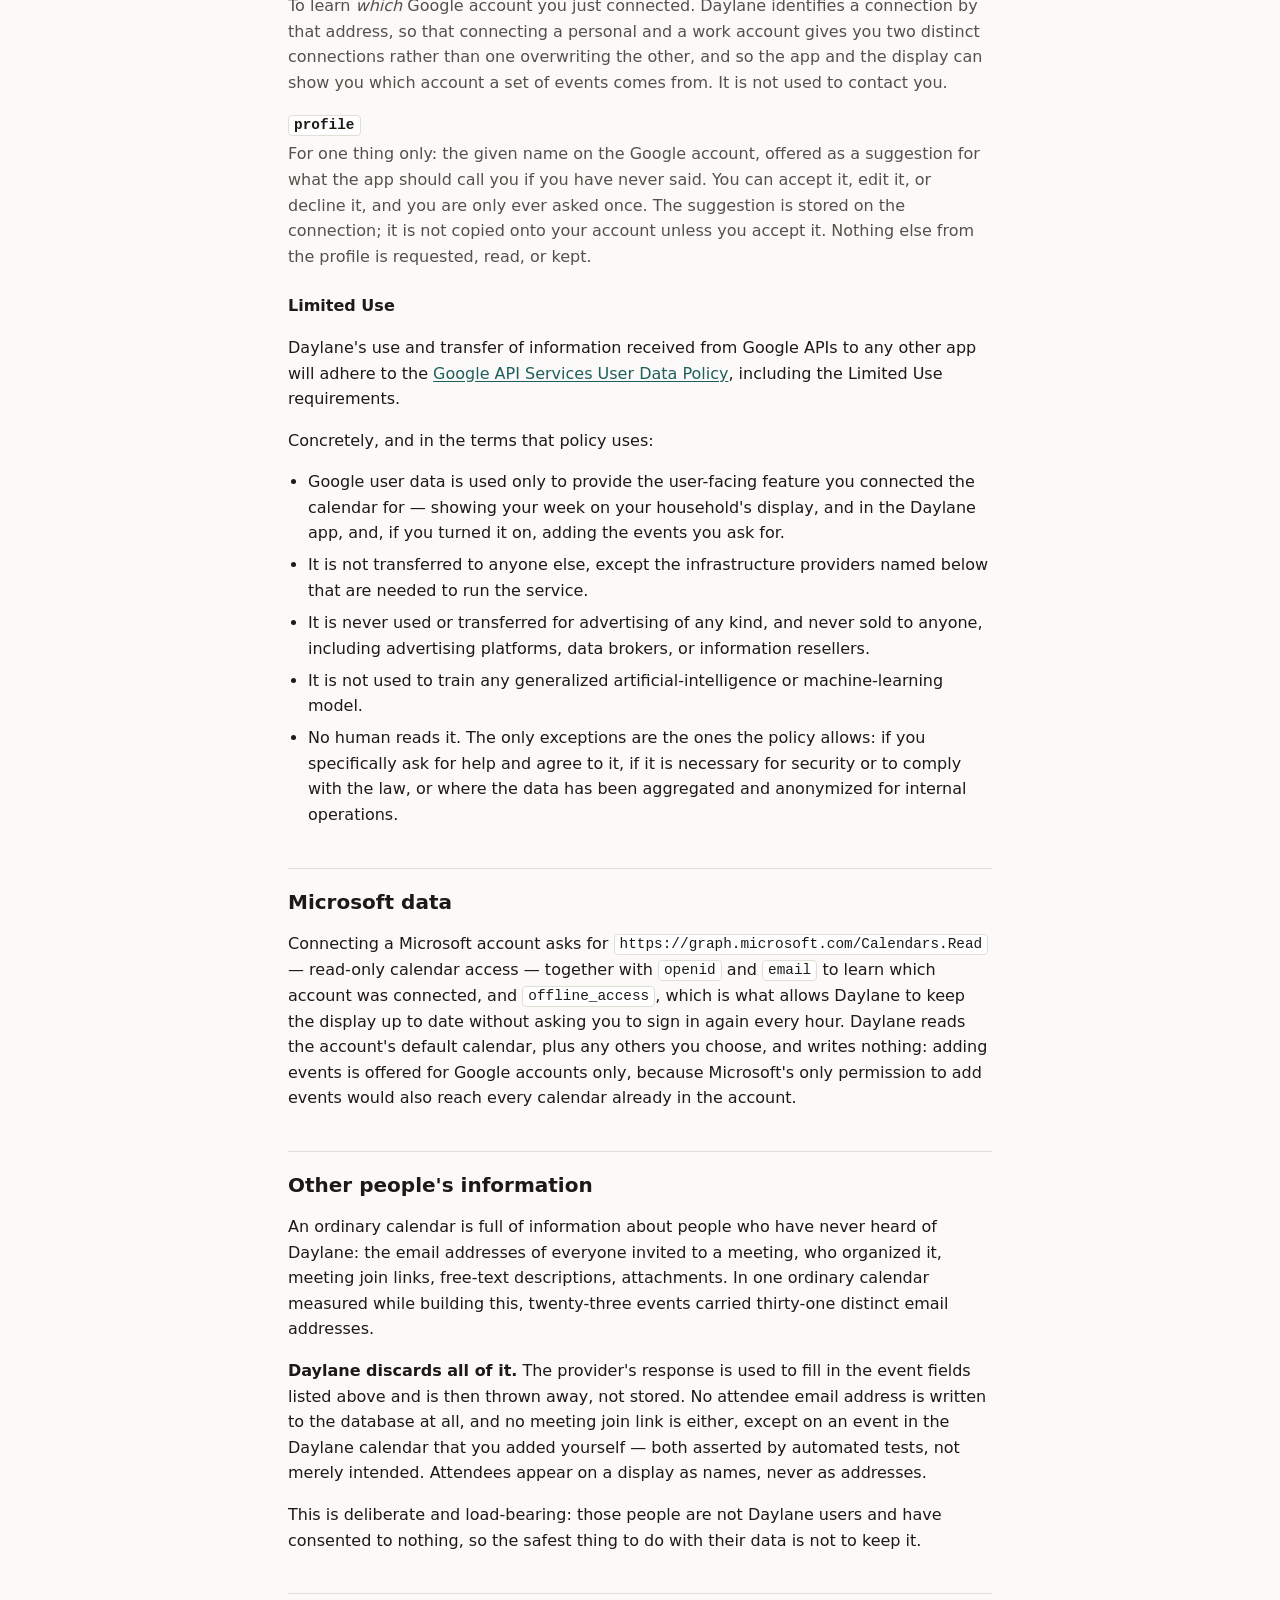
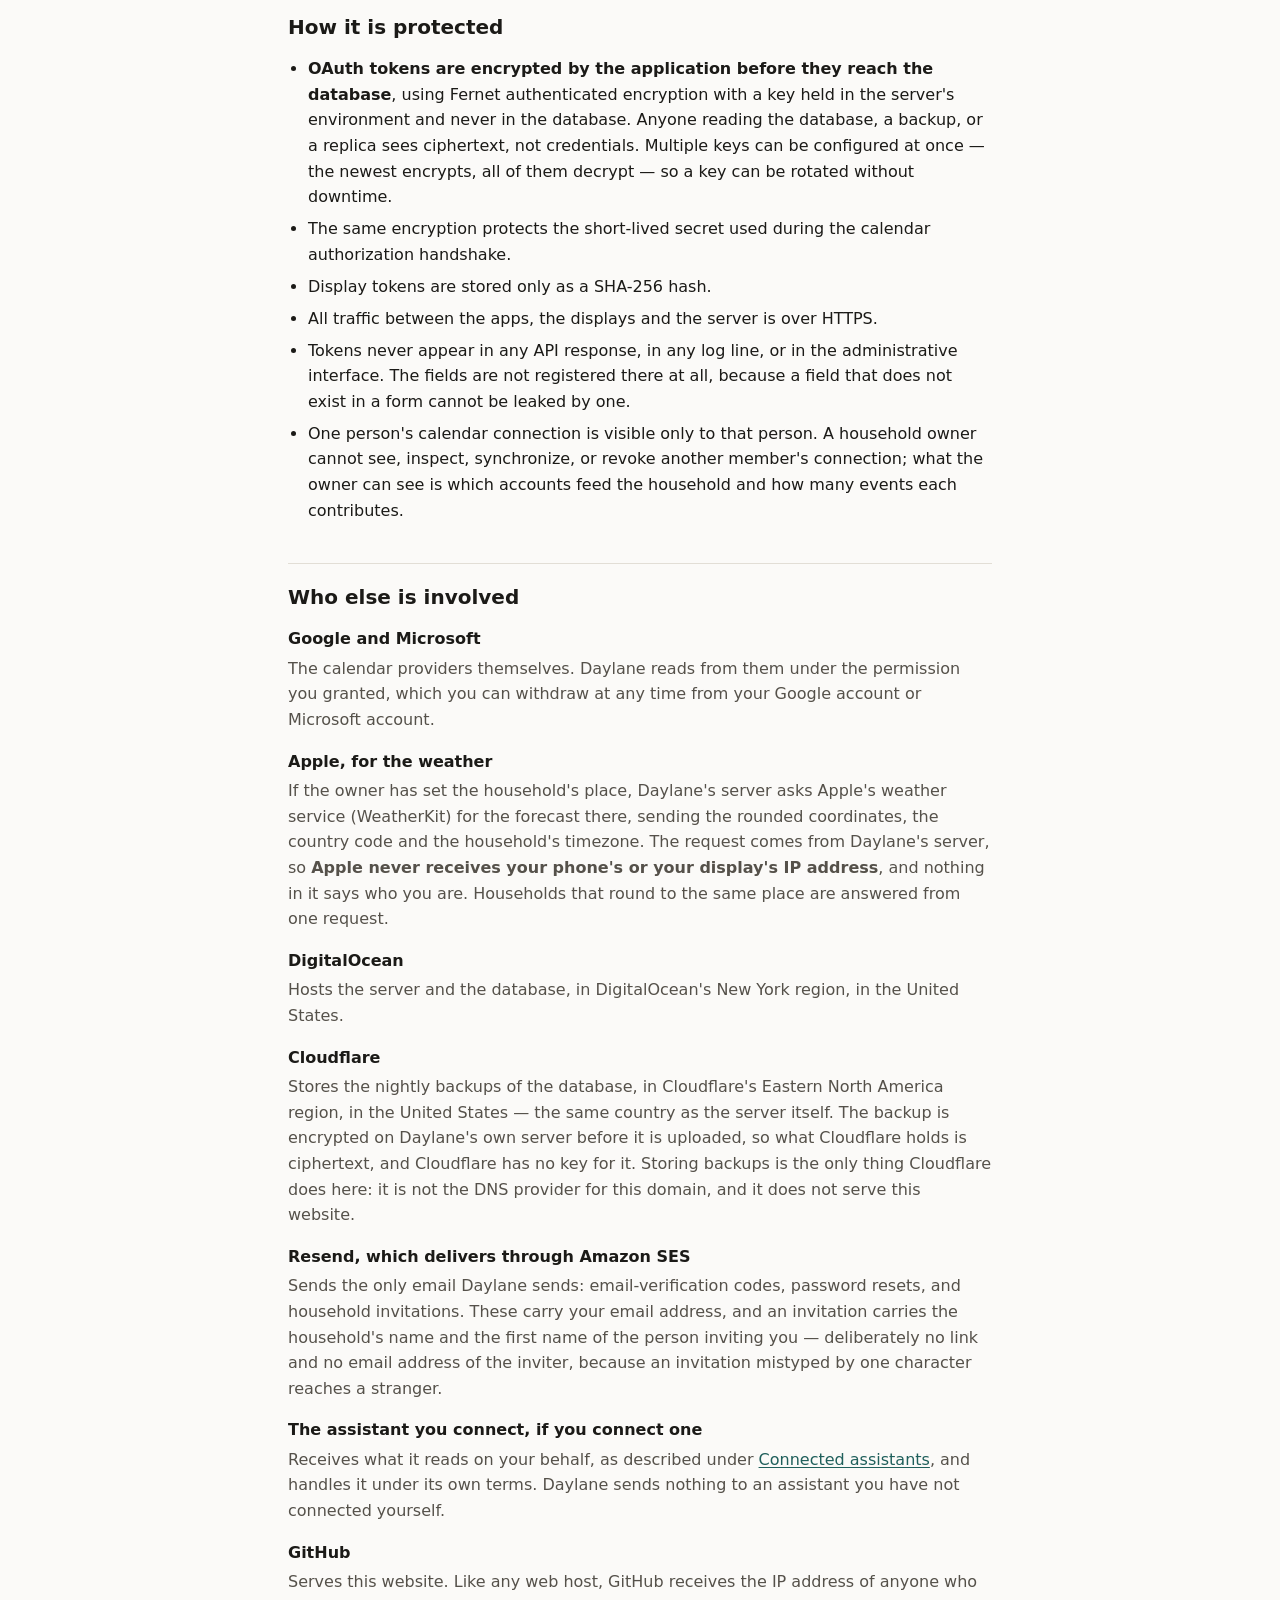
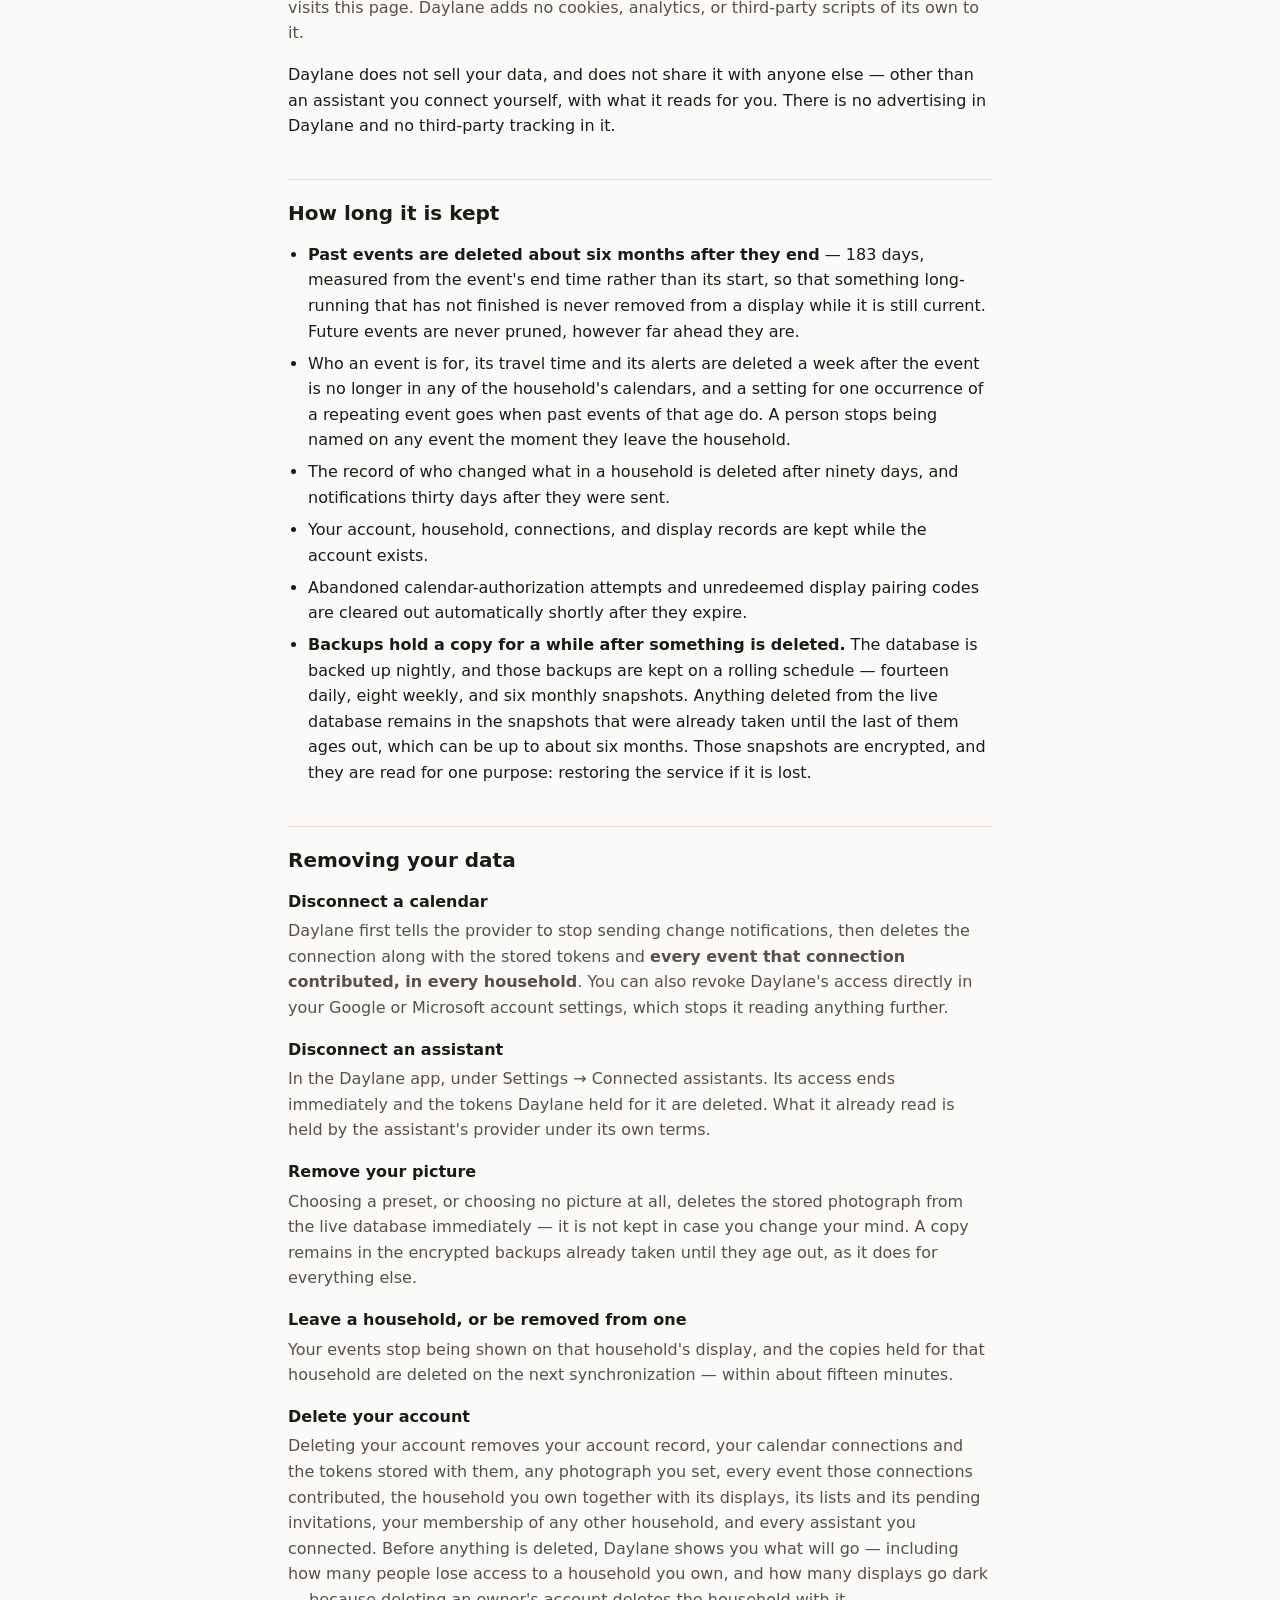
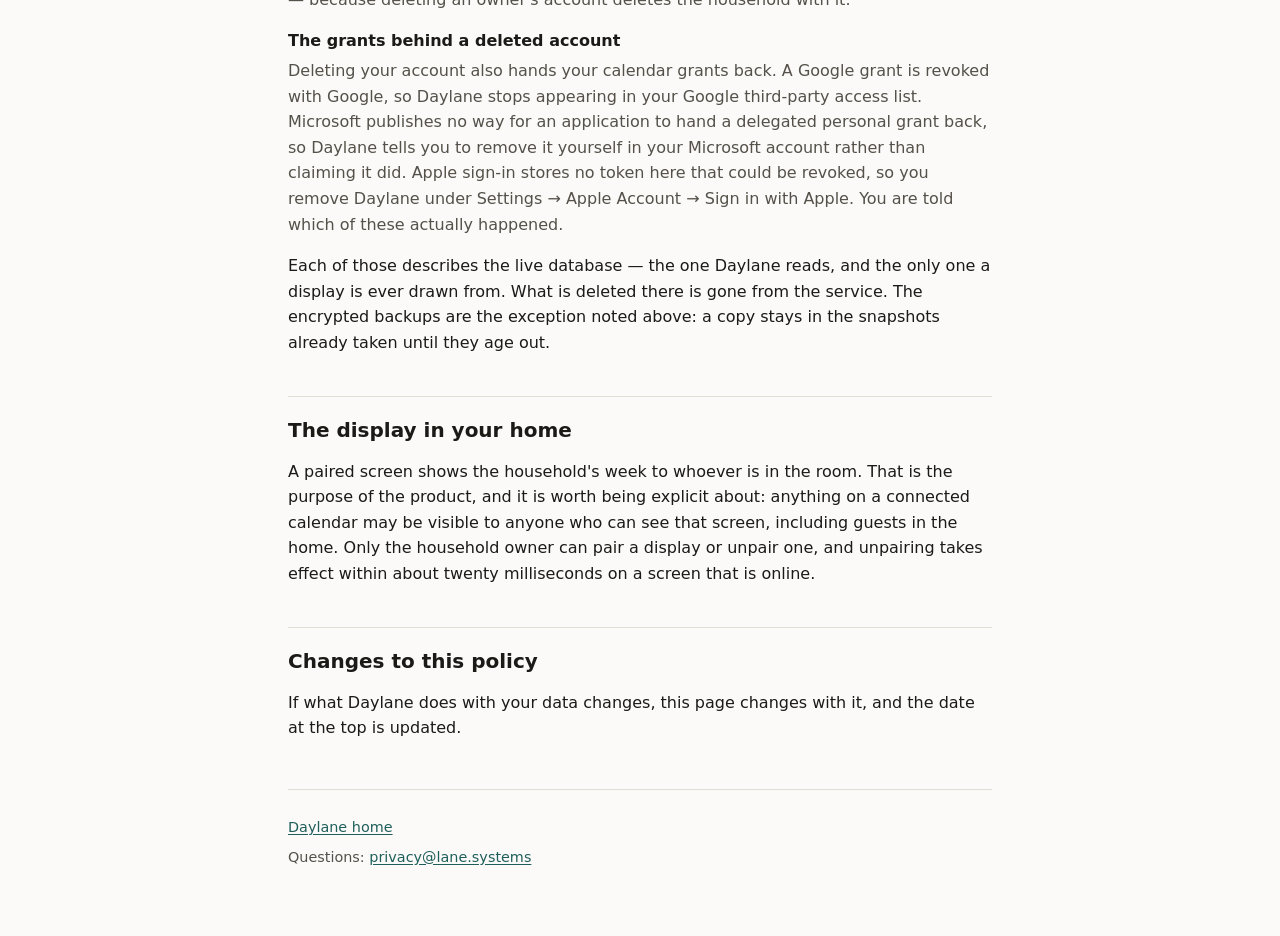
==== commit 0b8d6f66: "Merge branch 'privacy-change-log'" ====
--- a/privacy/index.html
+++ b/privacy/index.html
@@ -11,7 +11,7 @@
 <main>
 
 <h1>Privacy Policy</h1>
-<p class="meta">Daylane · Last updated October 25, 2026</p>
+<p class="meta">Daylane · Last updated October 26, 2026</p>
 
 <p>Daylane shows a household's shared week on a screen in their home. To do
 that, it reads calendars that the people in that household connect themselves.
@@ -112,7 +112,20 @@
 	for nobody, to whoever has it on their calendar; it is never sent from or
 	to a display. Notifications are delivered through Apple's push service,
 	which carries their text — for an event alert, that includes the event's
-	title.</dd>
+	title. The record of a notification, its text included, is deleted thirty
+	days after it was sent.</dd>
+
+	<dt id="changes">Who changed what in your household</dt>
+	<dd>For ninety days, Daylane keeps a record of each change made in a
+	household — that a list was renamed, an item added or checked off, a chore
+	edited or done, a habit marked, an event added — with who made it, whether
+	from a phone, a display or a connected assistant, and when. <strong>It
+	records which list, item, chore, habit or event, never what it
+	said:</strong> no names, no text, and nothing from before or after the
+	change, so a deleted item's words are still gone at once. A private habit is
+	never in it. The household's owner can see it; nobody else can. After ninety
+	days each record is deleted, and a member who leaves the household is no
+	longer named in it.</dd>
 
 	<dt id="assistants">Connected assistants</dt>
 	<dd><strong>Only if you connect one.</strong> You can let an AI assistant,
@@ -129,7 +142,11 @@
 	as far as your own phone could. <strong>It cannot read your calendars or
 	anything on them</strong>, it cannot delete or archive anything, and it
 	cannot change who is in a household, your displays, or your account. It acts in
-	every household you belong to, not just one. What it reads is sent to the
+	every household you belong to, not just one. <strong>Daylane records which
+	assistant made each change</strong>, by the name the assistant gives itself:
+	what it changes is marked as made through it, the household's notifications
+	say so — "Kacy (via Claude) checked off Milk" — and you are notified of what
+	it did for you. What it reads is sent to the
 	company that runs the assistant — Anthropic, for Claude — and is handled
 	under that company's terms, not this page. You can disconnect it at any time
 	in the Daylane app, under Settings → Connected assistants, and it stops
@@ -367,6 +384,8 @@
 	occurrence of a repeating event goes when past events of that age do. A
 	person stops being named on any event the moment they leave the
 	household.</li>
+	<li>The record of who changed what in a household is deleted after ninety
+	days, and notifications thirty days after they were sent.</li>
 	<li>Your account, household, connections, and display records are kept while
 	the account exists.</li>
 	<li>Abandoned calendar-authorization attempts and unredeemed display pairing
